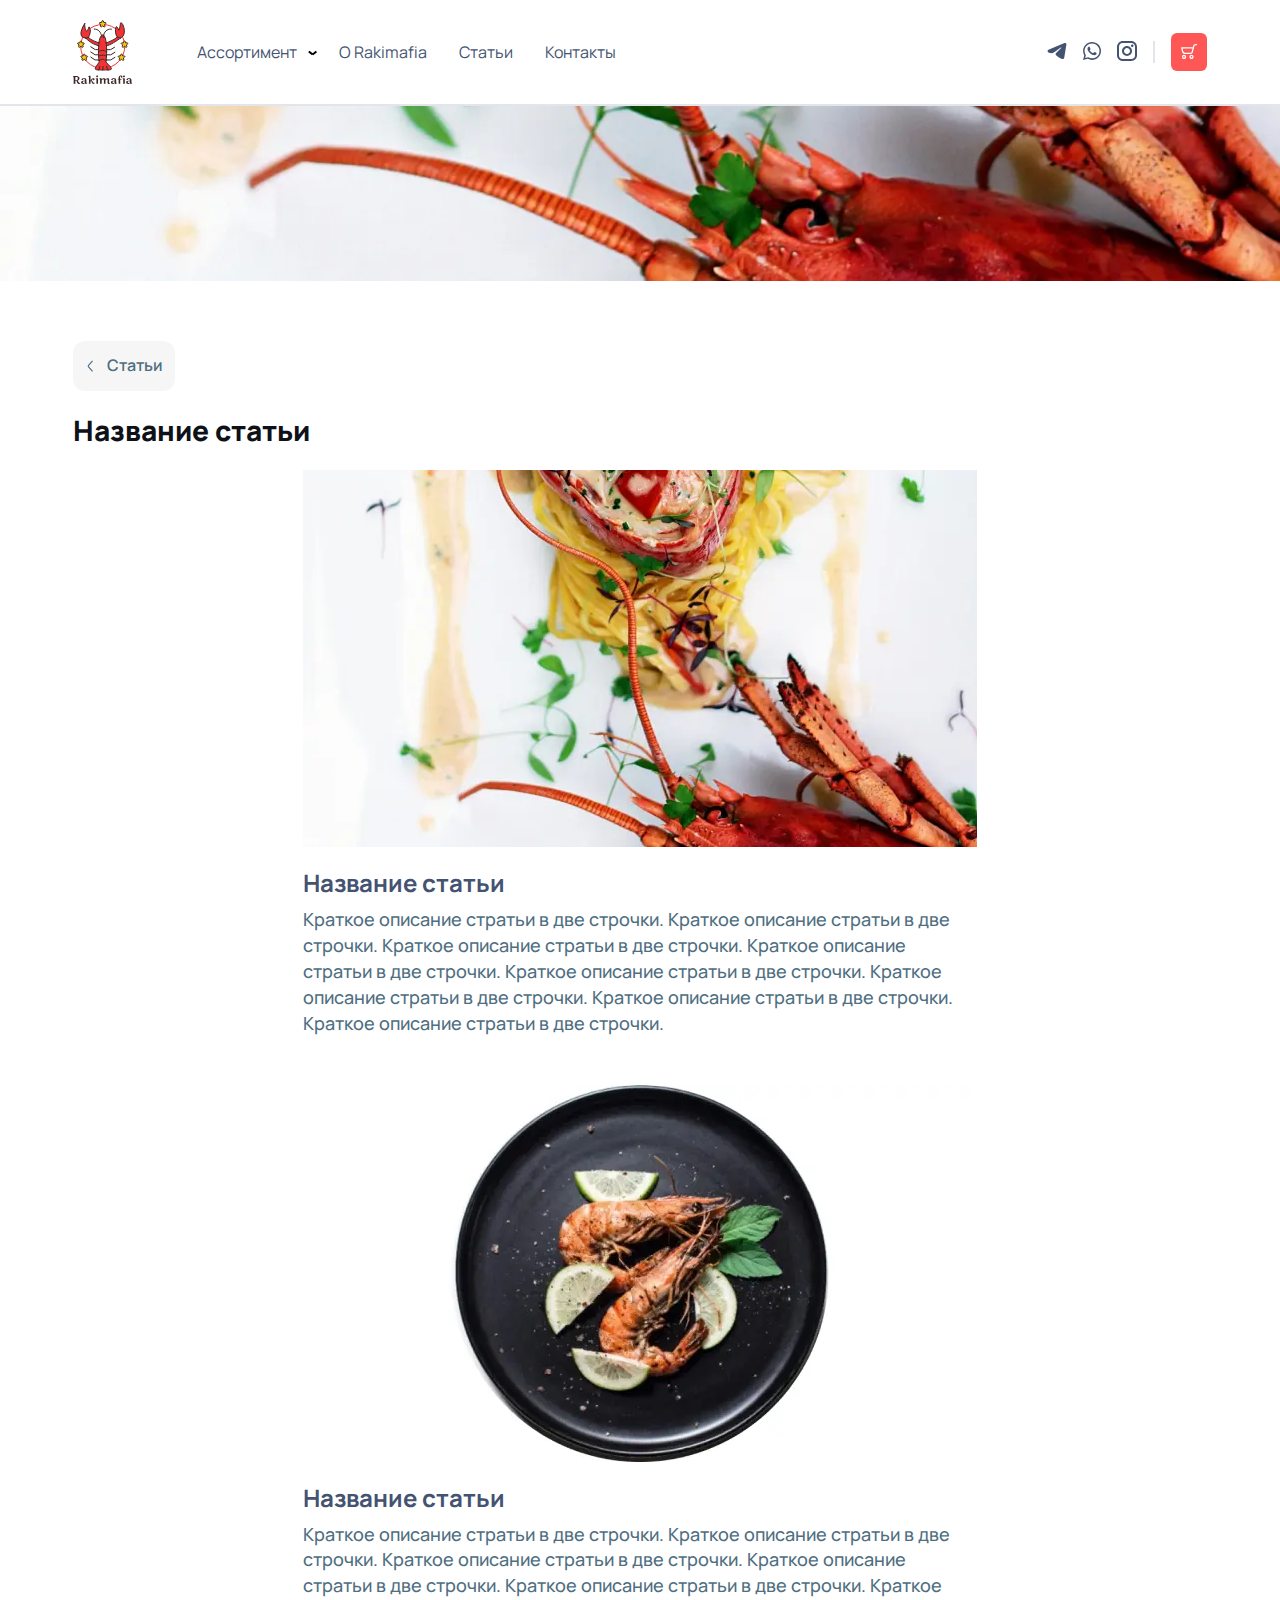
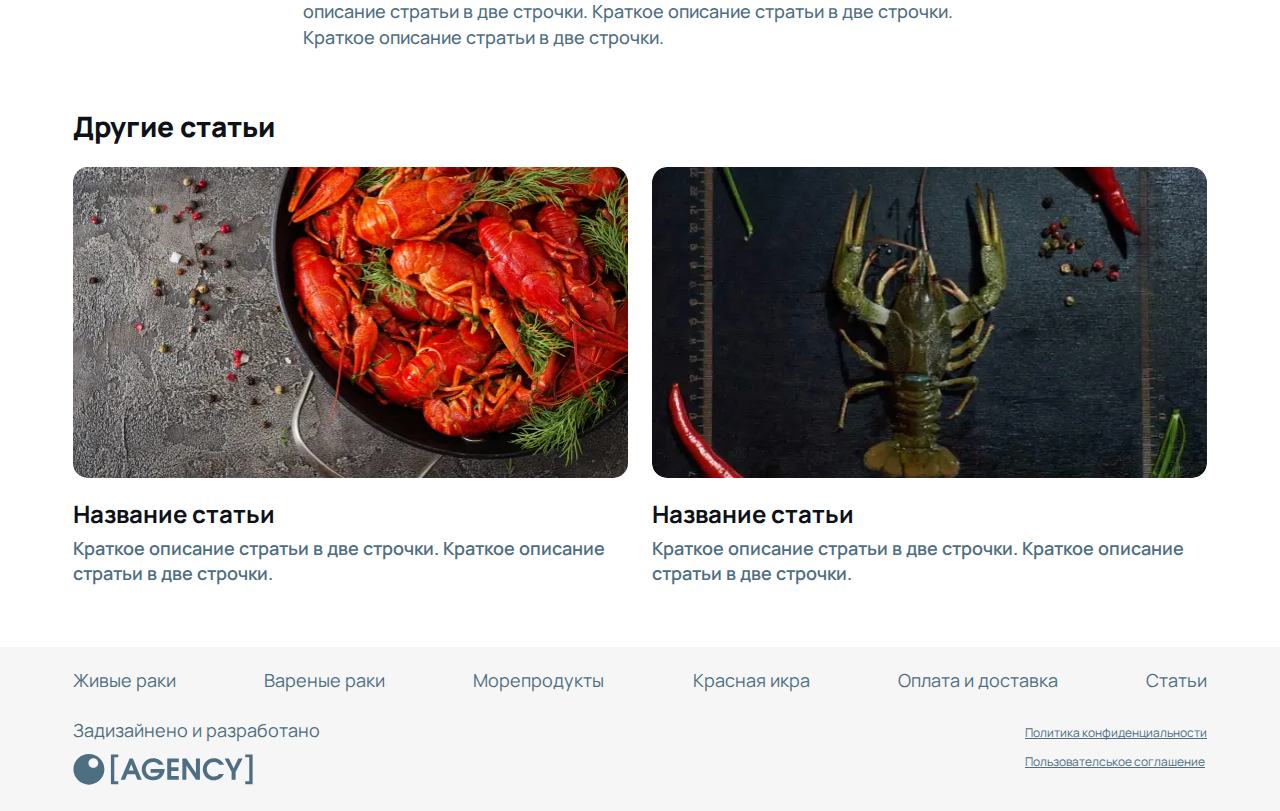
==== article.html @ cea479d3 "Add files via upload" ====
<!DOCTYPE html>
<html lang="en">

<head>
	<title>Arcticle</title>
	<meta charset="UTF-8">
	<meta name="format-detection" content="telephone=no">
	<link rel="stylesheet" href="css/style.min.css?_v=20240312144449">
	<meta name="viewport" content="width=device-width, initial-scale=1.0">
</head>

<body>
	<div class="wrapper">
		<header data-scroll="50" data-scroll-show="1000" class="header">
			<div class="header__container">
				<a href="index.html" class="header__logo">
					<img src="img/logo/logo.svg" alt="icon: Logo">
				</a>
				<div data-da=".header__actions,767.98,last" class="header__menu menu">
					<button type="button" class="menu__icon icon-menu"><span></span></button>
					<nav class="menu__body">
						<ul class="menu__list">
							<li data-spollers class="spollers">
								<div class="spollers__item">
									<button type="button" data-spoller class="spollers__title">Ассортимент</button>
									<div class="spollers__body">
										<ul class="spollers__list">
											<li>
												<a href="#">Пункт №1</a>
											</li>
											<li>
												<a href="#">Пункт №2</a>
											</li>
											<li>
												<a href="#">Пункт №3</a>
											</li>
										</ul>
									</div>
								</div>
							</li>
							<li class="menu__item"><a href="#" class="menu__link">О Rakimafia</a></li>
							<li class="menu__item"><a href="#" class="menu__link">Статьи</a></li>
							<li class="menu__item"><a href="#" class="menu__link">Контакты</a></li>
						</ul>
					</nav>
				</div>
				<div class="header__actions">
					<ul class="header__social">
						<li>
							<a href="#">
								<span aria-label="icon: telegram" class="social-icon" style="--icon: url(../img/icons/telegram.svg)"></span>
							</a>
						</li>
						<li>
							<a href="#">
								<span aria-label="icon: whatsapp" class="social-icon" style="--icon: url(../img/icons/whatsapp.svg)"></span>
							</a>
						</li>
						<li>
							<a href="#">
								<span aria-label="icon: instagram" class="social-icon" style="--icon: url(../img/icons/instagram.svg)"></span>
							</a>
						</li>
					</ul>
					<a href="#" class="header__shopping-cart">
						<span aria-label="icon: shopping-cart" class="shopping-cart-icon" style="--icon: url(../img/icons/shopping-cart.svg)"></span>
					</a>
				</div>
			</div>
		</header>
		<main class="page page_article">
			<div class="article-banner">
				<picture><source srcset="img/article/banner.webp" type="image/webp"><img src="img/article/banner.jpg" alt="image"></picture>
			</div>
			<section class="article">
				<div class="article__container">
					<a href="#" class="article__back">
						<span aria-label="icon: arrow-left" class="arrow-left-icon" style="--icon: url(../img/icons/arrow-down-thin.svg)"></span>
						<span>Статьи</span>
					</a>
					<h2 class="article__subtitle">Название статьи</h2>
					<div class="article__wrapper">
						<div class="article__item">
							<div class="article__body">
								<div class="article__image">
									<picture><source srcset="img/article/01.webp" type="image/webp"><img src="img/article/01.jpg" alt=""></picture>
								</div>
								<h3 class="article__topic">Название статьи</h3>
								<p class="article__text">
									Краткое описание стратьи в две строчки. Краткое описание стратьи в две строчки. Краткое
									описание стратьи в две строчки.
									Краткое описание стратьи в две строчки. Краткое описание стратьи в две строчки. Краткое
									описание стратьи в две строчки.
									Краткое описание стратьи в две строчки. Краткое описание стратьи в две строчки.
								</p>
							</div>
						</div>
						<div class="article__item">
							<div class="article__body">
								<div class="article__image">
									<picture><source srcset="img/article/02.webp" type="image/webp"><img src="img/article/02.jpg" alt=""></picture>
								</div>
								<h3 class="article__topic">Название статьи</h3>
								<p class="article__text">
									Краткое описание стратьи в две строчки. Краткое описание стратьи в две строчки. Краткое
									описание стратьи в две строчки.
									Краткое описание стратьи в две строчки. Краткое описание стратьи в две строчки. Краткое
									описание стратьи в две строчки.
									Краткое описание стратьи в две строчки. Краткое описание стратьи в две строчки.
								</p>
							</div>
						</div>
					</div>
				</div>
			</section>
			<section class="other-articles">
				<div class="other-articles__container">
					<h2 class="other-articles__subtitle">Другие статьи</h2>
					<div class="other-articles__items">
						<div class="other-articles__item">
							<div class="other-articles__image">
								<picture><source srcset="img/article/other-articles/01.webp" type="image/webp"><img src="img/article/other-articles/01.jpg" alt="image"></picture>
							</div>
							<h3 class="other-articles__topic">Название статьи</h3>
							<p class="other-articles__text">
								Краткое описание стратьи в две строчки. Краткое описание стратьи в две строчки.
							</p>
						</div>
						<div class="other-articles__item">
							<div class="other-articles__image">
								<picture><source srcset="img/article/other-articles/02.webp" type="image/webp"><img src="img/article/other-articles/02.jpg" alt="image"></picture>
							</div>
							<h3 class="other-articles__topic">Название статьи</h3>
							<p class="other-articles__text">
								Краткое описание стратьи в две строчки. Краткое описание стратьи в две строчки.
							</p>
						</div>
					</div>
				</div>
			</section>
		</main>
		<footer class="footer footer_articles">
			<div class="footer__container">
				<div class="footer__menu">
					<ul class="footer__list">
						<li>
							<a href="#" class="footer__link">Живые раки</a>
						</li>
						<li>
							<a href="#" class="footer__link">Вареные раки</a>
						</li>
						<li>
							<a href="#" class="footer__link">Морепродукты</a>
						</li>
						<li>
							<a href="#" class="footer__link">Красная икра</a>
						</li>
						<li>
							<a href="#" class="footer__link">Оплата и доставка</a>
						</li>
						<li>
							<a href="#" class="footer__link">Статьи</a>
						</li>
					</ul>
				</div>
				<div class="footer__bottom">
					<div class="footer__info">
						<span class="footer__name">Задизайнено и разработано</span>
						<a href="#" class="footer__link">
							<span aria-label="logo: celicom" class="celicom-logo" style="--icon: url(../img/logo/celicom.svg)"></span>
						</a>
					</div>
					<ul class="copywrite">
						<li>
							<a href="#">Политика конфиденциальности</a>
						</li>
						<li>
							<a href="#">Пользователськое соглашение</a>
						</li>
					</ul>
				</div>
			</div>
		</footer>
	</div>
	<!-- <div id="popup" aria-hidden="true" class="popup">
	<div class="popup__wrapper">
		<div class="popup__content">
			<button data-close type="button" class="popup__close">Закрыть</button>
			<div class="popup__text">
				Text
			</div>
		</div>
	</div>
</div> -->
	<script src="js/app.min.js?_v=20240312144449"></script>
</body>

</html>
---- css/style.min.css ----
@charset "UTF-8";@font-face{font-family:Gilroy;font-display:swap;src:url(../fonts/Gilroy-SemiBold.woff2) format("woff2"),url(../fonts/Gilroy-SemiBold.woff) format("woff");font-weight:600;font-style:normal}@font-face{font-family:Manrope;font-display:swap;src:url(../fonts/Manrope-ExtraBold.woff2) format("woff2"),url(../fonts/Manrope-ExtraBold.woff) format("woff");font-weight:800;font-style:normal}@font-face{font-family:Gilroy;font-display:swap;src:url(../fonts/Gilroy-Medium.woff2) format("woff2"),url(../fonts/Gilroy-Medium.woff) format("woff");font-weight:500;font-style:normal}@font-face{font-family:Manrope;font-display:swap;src:url(../fonts/Manrope-Regular.woff2) format("woff2"),url(../fonts/Manrope-Regular.woff) format("woff");font-weight:400;font-style:normal}@font-face{font-family:Manrope;font-display:swap;src:url(../fonts/Manrope-SemiBold.woff2) format("woff2"),url(../fonts/Manrope-SemiBold.woff) format("woff");font-weight:600;font-style:normal}@font-face{font-family:Jost;font-display:swap;src:url(../fonts/Jost-Regular.woff2) format("woff2"),url(../fonts/Jost-Regular.woff) format("woff");font-weight:400;font-style:normal}@font-face{font-family:Manrope;font-display:swap;src:url(../fonts/Manrope-Bold.woff2) format("woff2"),url(../fonts/Manrope-Bold.woff) format("woff");font-weight:700;font-style:normal}@font-face{font-family:Manrope;font-display:swap;src:url(../fonts/Manrope-Medium.woff2) format("woff2"),url(../fonts/Manrope-Medium.woff) format("woff");font-weight:500;font-style:normal}:root{--font-family:"Manrope",sans-serif;--second-family:"Gilroy",sans-serif;--third-family:"Jost",sans-serif;--font-size:18px;--main-red-default:#ff5656;--main-red-default2:#ff0303;--main-red-hover:#ff8a8a;--main-red-hover2:#ff5353;--notification---red---text:#f66;--main-grey:#4e6e81;--main-grey-2:#445371;--main-black:#2e3840;--main-white:#fff;--black:#212121;--yellow:#ffd600;--blue:#0085ff;--gray---unactive:#d4d4d4}*{padding:0;margin:0;border:0}*,:after,:before{-webkit-box-sizing:border-box;box-sizing:border-box}body,html{height:100%;min-width:320px}body{color:var(--main-grey);line-height:1;font-family:var(--font-family);font-size:var(--font-size);-ms-text-size-adjust:100%;-moz-text-size-adjust:100%;-webkit-text-size-adjust:100%;-webkit-font-smoothing:antialiased;-moz-osx-font-smoothing:grayscale}button,input,textarea{font-family:var(--font-family);font-size:inherit}button{cursor:pointer;color:inherit;background-color:inherit}a{color:inherit;text-decoration:none}a:visited{text-decoration:none}a:hover{text-decoration:none}ul li{list-style:none}img{vertical-align:top}h1,h2,h3,h4,h5,h6{font-weight:inherit;font-size:inherit}.lock body{overflow:hidden;-ms-touch-action:none;touch-action:none;-ms-scroll-chaining:none;overscroll-behavior:none}.wrapper{min-height:100%;display:-webkit-box;display:-ms-flexbox;display:flex;-webkit-box-orient:vertical;-webkit-box-direction:normal;-ms-flex-direction:column;flex-direction:column;overflow:hidden}.wrapper>main{-webkit-box-flex:1;-ms-flex:1 1 auto;flex:1 1 auto}.wrapper>*{min-width:0}[class*=__container]{max-width:72.75rem;margin:0 auto;padding:0 .9375rem}.checkbox{position:relative}.checkbox:not(:last-child){margin-bottom:.3125em}.checkbox__input{position:absolute;width:0;height:0;opacity:0}.checkbox__input:checked+.checkbox__label:before{background:#05f}.checkbox__input:checked+.checkbox__label::after{opacity:1}.checkbox__label{cursor:pointer;display:-webkit-inline-box;display:-ms-inline-flexbox;display:inline-flex;-webkit-box-align:center;-ms-flex-align:center;align-items:center;position:relative;gap:10px}.checkbox__label:before{content:"";-ms-flex-item-align:center;-ms-grid-row-align:center;align-self:center;-webkit-box-flex:0;-ms-flex:0 0 20px;flex:0 0 20px;width:20px;height:20px;border:1px solid #a7a9ac;border-radius:50%;background-color:inherit;-webkit-transition:all .5s ease 0s;transition:all .5s ease 0s}.checkbox__label::after{content:"";width:10px;height:10px;background-color:#fff;position:absolute;top:8px;left:5px;opacity:0;border-radius:50%;-webkit-transition:all .5s ease 0s;transition:all .5s ease 0s}.checkbox__text{font-weight:500;font-size:1rem;line-height:162%;color:var(--main-grey)}.options{display:-webkit-box;display:-ms-flexbox;display:flex;-webkit-box-orient:vertical;-webkit-box-direction:normal;-ms-flex-direction:column;flex-direction:column;-webkit-box-align:start;-ms-flex-align:start;align-items:flex-start}.options:not(:last-child){margin-bottom:1.5rem}.options__item{position:relative;cursor:pointer}.options__item:not(:last-child){margin-bottom:.3125em}.options__input{width:0;height:0;opacity:0;position:absolute}.options__input:focus+.options__label:before{-webkit-box-shadow:0 0 5px #000;box-shadow:0 0 5px #000}.options__input:checked+.options__label:before{background:#05f}.options__input:checked+.options__label:after{-webkit-transform:scale(1);-ms-transform:scale(1);transform:scale(1)}.options__line{display:-webkit-box;display:-ms-flexbox;display:flex;-webkit-box-align:center;-ms-flex-align:center;align-items:center;-webkit-box-pack:justify;-ms-flex-pack:justify;justify-content:space-between;gap:1.25rem;width:100%;border-bottom:1px dashed}.options__line:not(:last-child){margin-bottom:.625rem}.options__info{font-family:var(--font-family);font-weight:500;font-size:16px;line-height:162%;color:var(--main-grey)}.options__label{display:-webkit-inline-box;display:-ms-inline-flexbox;display:inline-flex;-webkit-box-align:center;-ms-flex-align:center;align-items:center;cursor:pointer;gap:10px}.options__label:before{content:"";-ms-flex-item-align:center;-ms-grid-row-align:center;align-self:center;width:20px;height:20px;-webkit-box-flex:0;-ms-flex:0 0 20px;flex:0 0 20px;border-radius:50%;border:1px solid #a7a9ac}.options__label:after{content:"";-webkit-transform:scale(0);-ms-transform:scale(0);transform:scale(0);width:10px;height:10px;border-radius:50%;position:absolute;left:5px;top:5px;background-color:#fff;top:8px;left:5px;-webkit-transition:all .5s ease 0s;transition:all .5s ease 0s}.options__text{font-weight:500;font-size:1rem;line-height:162%;color:var(--main-grey)}.select{position:relative}.select__body{position:relative;width:100%}.select__title{color:inherit;text-align:left;background-color:#fff;cursor:pointer;width:100%;font-size:1rem;line-height:150%;color:#0e1117}.select__value{display:-webkit-box;display:-ms-flexbox;display:flex;-webkit-box-align:center;-ms-flex-align:center;align-items:center;height:1.875rem;width:100%;gap:.625rem;padding-left:.75rem;padding-right:.75rem;padding-bottom:.125rem}.select__value>*{-webkit-box-flex:1;-ms-flex:1 1 auto;flex:1 1 auto}.select__value:after{content:"";-ms-flex-item-align:stretch;-ms-grid-row-align:stretch;align-self:stretch;-webkit-box-flex:0;-ms-flex:0 0 12px;flex:0 0 12px;height:7px;-webkit-transition:all .3s ease 0s;transition:all .3s ease 0s;display:-webkit-box;display:-ms-flexbox;display:flex;-webkit-box-pack:center;-ms-flex-pack:center;justify-content:center;-webkit-box-align:center;-ms-flex-align:center;align-items:center;background:url(../img/icons/select-arrow.svg) center center no-repeat}._select-open .select__value:after{-webkit-transform:rotate(-180deg);-ms-transform:rotate(-180deg);transform:rotate(-180deg)}.select__text{-webkit-box-flex:1;-ms-flex:1 1 auto;flex:1 1 auto}.select__input{width:100%;background-color:transparent;height:100%}.select__options{color:#000;border:.125rem solid rgba(68,83,113,.15);position:absolute;top:30px;border-radius:0 0 4px 4px;min-width:calc(100% + 4px);left:-2px;background-color:#fff;border-top:0;width:100%}.select__scroll{overflow-y:auto;overflow-x:hidden;max-height:200px}.select__option{width:100%;text-align:left;cursor:pointer;color:inherit;font-size:1rem;line-height:150%;color:#0e1117;padding:.3125rem .75rem}.select__option._select-selected{background-color:#eee}.select__row{display:-webkit-inline-box;display:-ms-inline-flexbox;display:inline-flex;-webkit-box-align:center;-ms-flex-align:center;align-items:center}.select._select-open{z-index:5}._select-tag{cursor:pointer}.quantity{display:-webkit-box;display:-ms-flexbox;display:flex;border-radius:.375rem;width:6.5625rem;height:3rem;-webkit-box-shadow:inset 0 0 0 0 transparent;box-shadow:inset 0 0 0 0 transparent;background:rgba(68,83,113,.1);padding:0 .75rem}.quantity__button{-webkit-box-flex:0;-ms-flex:0 0 1.5rem;flex:0 0 1.5rem;position:relative;cursor:pointer;background-color:transparent}.quantity__button::after,.quantity__button::before{content:"";position:absolute;top:50%;left:50%;-webkit-transition:all .3s ease 0s;transition:all .3s ease 0s;margin:0 0 0 -4.5px;background-color:rgba(68,83,113,.5);width:.75rem;height:.125rem}.quantity__button_plus::before{-webkit-transform:rotate(-90deg);-ms-transform:rotate(-90deg);transform:rotate(-90deg)}.quantity__input{-webkit-box-flex:1;-ms-flex:1 1 auto;flex:1 1 auto}.quantity__input input{background-color:transparent;height:100%;width:100%;text-align:center;font-weight:600;font-size:1rem;line-height:150%;text-align:center;color:#0e1117}.quantity__input input:focus{outline:0}.qs-datepicker-container{font-size:1rem;font-family:sans-serif;color:#000;position:absolute;padding:.875rem;width:18.125rem;border-radius:.375rem;-webkit-box-shadow:0 32px 32px 0 rgba(68,83,113,.05),0 0 32px 0 rgba(68,83,113,.1);box-shadow:0 32px 32px 0 rgba(68,83,113,.05),0 0 32px 0 rgba(68,83,113,.1);background:var(--main-white);display:-webkit-box;display:-ms-flexbox;display:flex;-webkit-box-orient:vertical;-webkit-box-direction:normal;-ms-flex-direction:column;flex-direction:column;z-index:9001;-webkit-user-select:none;-moz-user-select:none;-ms-user-select:none;user-select:none;overflow:hidden}.qs-datepicker-container *{-webkit-box-sizing:border-box;box-sizing:border-box}.qs-datepicker-container.qs-centered{position:fixed;top:50%;left:50%;-webkit-transform:translate(-50%,-50%);-ms-transform:translate(-50%,-50%);transform:translate(-50%,-50%)}.qs-datepicker-container.qs-hidden{display:none}.qs-datepicker .qs-overlay{position:absolute;top:0;left:0;background:#fff;color:#000;width:100%;height:100%;padding:.5em;z-index:1;opacity:1;-webkit-transition:opacity .3s;transition:opacity .3s;display:-webkit-box;display:-ms-flexbox;display:flex;-webkit-box-orient:vertical;-webkit-box-direction:normal;-ms-flex-direction:column;flex-direction:column}.qs-datepicker .qs-overlay.qs-hidden{opacity:0;z-index:-1}.qs-datepicker .qs-overlay .qs-overlay-year{background:rgba(0,0,0,0);border:none;border-bottom:1px solid #fff;border-radius:0;color:#fff;font-size:.875em;padding:.25em 0;width:80%;text-align:center;margin:0 auto;display:block}.qs-datepicker .qs-overlay .qs-overlay-year::-webkit-inner-spin-button{-webkit-appearance:none}.qs-datepicker .qs-overlay .qs-close{padding:.5em;cursor:pointer;position:absolute;top:0;right:0}.qs-datepicker .qs-overlay .qs-submit{border:1px solid #fff;border-radius:.26392em;padding:.5em;margin:0 auto auto;cursor:pointer;background:hsla(0,0%,50.2%,.4)}.qs-datepicker .qs-overlay .qs-submit.qs-disabled{color:grey;border-color:grey;cursor:not-allowed}.qs-datepicker .qs-overlay .qs-overlay-month-container{display:-webkit-box;display:-ms-flexbox;display:flex;-ms-flex-wrap:wrap;flex-wrap:wrap;-webkit-box-flex:1;-ms-flex-positive:1;flex-grow:1}.qs-datepicker .qs-overlay .qs-overlay-month{display:-webkit-box;display:-ms-flexbox;display:flex;-webkit-box-pack:center;-ms-flex-pack:center;justify-content:center;-webkit-box-align:center;-ms-flex-align:center;align-items:center;width:33.33333%;cursor:pointer;opacity:.5;-webkit-transition:opacity .15s;transition:opacity .15s}.qs-datepicker .qs-overlay .qs-overlay-month.active,.qs-datepicker .qs-overlay .qs-overlay-month:hover{opacity:1}.qs-datepicker .qs-controls{width:100%;display:-webkit-box;display:-ms-flexbox;display:flex;-webkit-box-pack:justify;-ms-flex-pack:justify;justify-content:space-between;-webkit-box-align:center;-ms-flex-align:center;align-items:center;-webkit-box-flex:1;-ms-flex-positive:1;flex-grow:1;-ms-flex-negative:0;flex-shrink:0;background:#fff;color:#fff;-webkit-filter:blur(0);filter:blur(0);-webkit-transition:-webkit-filter .3s;transition:-webkit-filter .3s;transition:filter .3s;transition:filter .3s,-webkit-filter .3s}.qs-datepicker .qs-controls.qs-blur{-webkit-filter:blur(5px);filter:blur(5px)}.qs-datepicker .qs-arrow{height:1.5625em;width:1.5625em;position:relative;cursor:pointer;border-radius:.26392em;-webkit-transition:background .15s;transition:background .15s}.qs-datepicker .qs-arrow:hover{background:rgba(0,0,0,.1)}.qs-datepicker .qs-arrow:hover.qs-left:after{border-right-color:#000}.qs-datepicker .qs-arrow:hover.qs-right:after{border-left-color:#000}.qs-datepicker .qs-arrow:after{content:"";border:.39062em solid transparent;position:absolute;top:50%;-webkit-transition:border .2s;transition:border .2s}.qs-datepicker .qs-arrow.qs-left:after{border-right-color:grey;right:50%;-webkit-transform:translate(25%,-50%);-ms-transform:translate(25%,-50%);transform:translate(25%,-50%)}.qs-datepicker .qs-arrow.qs-right:after{border-left-color:grey;left:50%;-webkit-transform:translate(-25%,-50%);-ms-transform:translate(-25%,-50%);transform:translate(-25%,-50%)}.qs-datepicker .qs-month-year{font-weight:700;-webkit-transition:border .2s;transition:border .2s;border-bottom:1px solid transparent;cursor:pointer}.qs-datepicker .qs-month-year:hover{border-bottom:1px solid grey}.qs-datepicker .qs-month-year:active:focus,.qs-datepicker .qs-month-year:focus{outline:0}.qs-datepicker .qs-month{padding-right:.5ex;font-family:var(--font-family);font-weight:600;font-size:16px;line-height:150%;color:#0e1117}.qs-datepicker .qs-year{padding-left:.5ex;font-family:var(--font-family);font-weight:400;font-size:16px;line-height:150%;color:#858fa3}.qs-datepicker .qs-squares{display:-webkit-box;display:-ms-flexbox;display:flex;font-family:var(--font-family);font-weight:600;font-size:14px;line-height:143%;color:#445371;-ms-flex-wrap:wrap;flex-wrap:wrap;padding:.3125em;-webkit-filter:blur(0);filter:blur(0);-webkit-transition:-webkit-filter .3s;transition:-webkit-filter .3s;transition:filter .3s;transition:filter .3s,-webkit-filter .3s}.qs-datepicker .qs-squares.qs-blur{-webkit-filter:blur(5px);filter:blur(5px)}.qs-datepicker .qs-square{width:14.28571%;height:1.5625em;display:-webkit-box;display:-ms-flexbox;width:36px;-webkit-box-flex:1;-ms-flex-positive:1;flex-grow:1;height:36px;display:flex;-webkit-box-align:center;-ms-flex-align:center;align-items:center;-webkit-box-pack:center;-ms-flex-pack:center;justify-content:center;cursor:pointer;-webkit-transition:background .1s;transition:background .1s;border-radius:.26392em}.qs-datepicker .qs-square.qs-current{font-weight:700}.qs-datepicker .qs-square.qs-current span{text-decoration:underline}.qs-datepicker .qs-square.qs-active{background:#fff;color:#000}.qs-datepicker .qs-square.qs-range-date-start:not(.qs-range-date-6){border-top-right-radius:0;border-bottom-right-radius:0}.qs-datepicker .qs-square.qs-range-date-middle{background:#d4ebf2}.qs-datepicker .qs-square.qs-range-date-middle:not(.qs-range-date-0):not(.qs-range-date-6){border-radius:0}.qs-datepicker .qs-square.qs-range-date-middle.qs-range-date-0{border-top-right-radius:0;border-bottom-right-radius:0}.qs-datepicker .qs-square.qs-range-date-end:not(.qs-range-date-0),.qs-datepicker .qs-square.qs-range-date-middle.qs-range-date-6{border-top-left-radius:0;border-bottom-left-radius:0}.qs-datepicker .qs-square.qs-disabled span{opacity:.2}.qs-datepicker .qs-square.qs-empty{cursor:default}.qs-datepicker .qs-square.qs-disabled{cursor:not-allowed}.qs-datepicker .qs-square.qs-day{cursor:default;font-family:var(--font-family);font-weight:400;font-size:.75rem;line-height:133%;text-align:center;color:#858fa3}.qs-datepicker .qs-square:not(.qs-empty):not(.qs-disabled):not(.qs-day):not(.qs-active):hover{background:var(--main-red-default);color:#fff}.qs-datepicker .qs-event{position:relative}.qs-datepicker .qs-event:after{content:"";position:absolute;width:.46875em;height:.46875em;border-radius:50%;background:#07f;bottom:0;right:0}.qs-datepicker .qs-event.qs-disabled:after,.qs-datepicker .qs-event.qs-empty:after{background:#cce4ff}.spollers{display:-ms-grid;display:grid;gap:.9375rem;position:relative;padding-right:.625rem}.spollers__title{cursor:pointer;position:relative;font-size:1rem;color:var(--main-grey-2);-webkit-transition:color .8s ease 0s;transition:color .8s ease 0s}._spoller-init .spollers__title{cursor:pointer}._spoller-init .spollers__title::after,._spoller-init .spollers__title::before{content:"";position:absolute;right:-20px;top:55%;background-color:#000;height:2px;width:5px;-webkit-transition:-webkit-transform .5s ease 0s;transition:-webkit-transform .5s ease 0s;transition:transform .5s ease 0s;transition:transform .5s ease 0s,-webkit-transform .5s ease 0s}._spoller-init .spollers__title::before{-webkit-transform:translate(-75%,-50%) rotate(40deg);-ms-transform:translate(-75%,-50%) rotate(40deg);transform:translate(-75%,-50%) rotate(40deg)}._spoller-init .spollers__title::after{-webkit-transform:translate(0,-50%) rotate(-40deg);-ms-transform:translate(0,-50%) rotate(-40deg);transform:translate(0,-50%) rotate(-40deg)}._spoller-init .spollers__title._spoller-active::before{-webkit-transform:translateX(-75%) rotate(-40deg);-ms-transform:translateX(-75%) rotate(-40deg);transform:translateX(-75%) rotate(-40deg)}._spoller-init .spollers__title._spoller-active::after{-webkit-transform:rotate(40deg);-ms-transform:rotate(40deg);transform:rotate(40deg)}.spollers__body{position:absolute;top:1.875rem;left:0;background-color:#fff;width:100%;padding:.625rem;min-width:9.375rem;border-radius:.9375rem;-webkit-box-shadow:rgba(255,83,83,.197) 0 8px 24px;box-shadow:rgba(255,83,83,.197) 0 8px 24px}.spollers__list li:not(:last-child){margin-bottom:.625rem}.spollers__list li a{font-size:1rem;color:var(--main-grey-2);-webkit-transition:color .8s ease 0s;transition:color .8s ease 0s}[class*=-ibg]{position:relative}[class*=-ibg] img{position:absolute;width:100%;height:100%;top:0;left:0;-o-object-fit:cover;object-fit:cover}[class*=-ibg_contain] img{-o-object-fit:contain;object-fit:contain}.page_home{padding-bottom:4.125rem}.page_shop{padding-top:10.5rem}.page_articles{padding-top:6.625rem}.page_contacts{padding-top:6.625rem}.page_basket{padding-top:9.75rem;padding-bottom:6.125rem}.button{border:.125rem solid rgba(255,255,255,0);border-radius:.375rem;-webkit-box-shadow:inset 0 0 0 0 transparent;box-shadow:inset 0 0 0 0 transparent;font-weight:600;font-size:1rem;text-align:center;padding:.75rem 1rem;-webkit-transition:all .5s ease 0s;transition:all .5s ease 0s}.button_red{color:var(--main-white);background:var(--main-red-default)}.button_transparent{color:var(--main-red-default);background:rgba(255,3,3,.1)}.social-icon{display:inline-block;aspect-ratio:1/1;--size:20px;width:var(--size);mask:var(--icon) center center/contain no-repeat;-webkit-mask:var(--icon) center center/contain no-repeat;background:var(--main-grey-2);-webkit-transition:background .5s ease 0s;transition:background .5s ease 0s}.shopping-cart-icon{display:inline-block;aspect-ratio:1/1;--size:16px;width:var(--size);mask:var(--icon) center center/contain no-repeat;-webkit-mask:var(--icon) center center/contain no-repeat;background:var(--main-white);-webkit-transition:background .5s ease 0s;transition:background .5s ease 0s}.bag-icon{display:inline-block;aspect-ratio:1/1;--size:16px;width:var(--size);mask:var(--icon) center center/contain no-repeat;-webkit-mask:var(--icon) center center/contain no-repeat;background:var(--main-white);-webkit-transition:background .5s ease 0s;transition:background .5s ease 0s}.about-btn{font-weight:600;font-size:1rem;padding:.625rem .625rem;line-height:150%;text-align:center;color:var(--main-red-default);-webkit-box-shadow:inset 0 0 0 0 transparent;box-shadow:inset 0 0 0 0 transparent;background:rgba(255,3,3,.1);border:.125rem solid rgba(255,255,255,0);border-radius:.375rem;display:none;-webkit-transition:background .5s ease 0s;transition:background .5s ease 0s}.title{font-weight:700;font-size:3rem;letter-spacing:.02em;line-height:130%;color:#14142b}.title_mobile{display:none}.title span{color:var(--main-red-default)}.assortment-button{display:-webkit-box;display:-ms-flexbox;display:flex;-webkit-box-align:center;-ms-flex-align:center;align-items:center;gap:.625rem;font-weight:600;font-size:1rem;text-align:center;color:var(--main-white);padding:.875rem .75rem;-webkit-box-shadow:inset 0 0 0 0 transparent;box-shadow:inset 0 0 0 0 transparent;background:var(--main-red-default);border:.125rem solid rgba(255,255,255,0);border-radius:.375rem;-webkit-transition:background .5s ease 0s;transition:background .5s ease 0s}.celicom-logo{display:inline-block;aspect-ratio:1/1;width:180px;height:31px;mask:var(--icon) center center/contain no-repeat;-webkit-mask:var(--icon) center center/contain no-repeat;background:var(--main-grey);-webkit-transition:background .5s ease 0s;transition:background .5s ease 0s}.about-us-icon{display:inline-block;aspect-ratio:1/1;width:10.9375rem;height:10.9375rem;mask:var(--icon) center center/contain no-repeat;-webkit-mask:var(--icon) center center/contain no-repeat;background:var(--main-grey);-webkit-transition:background .5s ease 0s;transition:background .5s ease 0s}.choose-btn{font-weight:600;font-size:1rem;text-align:center;padding:.875rem 1rem;color:var(--main-red-default);-webkit-box-shadow:inset 0 0 0 0 transparent;box-shadow:inset 0 0 0 0 transparent;background:rgba(255,3,3,.1);border:.125rem solid rgba(255,255,255,0);border-radius:.375rem;-webkit-transition:all .5s ease 0s;transition:all .5s ease 0s}.spollers-icon{display:inline-block;aspect-ratio:1/1;width:1.125rem;height:1.125rem;mask:var(--icon) center center/contain no-repeat;-webkit-mask:var(--icon) center center/contain no-repeat;background:var(--main-grey)}.shopping-icon-notification{display:inline-block;aspect-ratio:1/1;--size:20px;width:var(--size);mask:var(--icon) center center/contain no-repeat;-webkit-mask:var(--icon) center center/contain no-repeat;background:var(--main-grey-2);-webkit-transition:background .5s ease 0s;transition:background .5s ease 0s}.articles-icon{display:inline-block;aspect-ratio:1/1;width:1.5rem;height:1.5rem;mask:var(--icon) center center/contain no-repeat;-webkit-mask:var(--icon) center center/contain no-repeat;background:var(--main-grey);-webkit-transition:background .5s ease 0s;transition:background .5s ease 0s}.arrow-left-icon{display:inline-block;aspect-ratio:1/1;width:.75rem;height:.75rem;-webkit-transform:rotate(90deg);-ms-transform:rotate(90deg);transform:rotate(90deg);mask:var(--icon) center center/contain no-repeat;-webkit-mask:var(--icon) center center/contain no-repeat;background:var(--main-grey);-webkit-transition:background .5s ease 0s;transition:background .5s ease 0s}.header{padding:1.25rem 0;position:fixed;top:0;left:0;width:100%;z-index:100;background-color:#fff;-webkit-transition:top .5s ease 0s;transition:top .5s ease 0s}.header._header-scroll{top:0}.header__container{display:-webkit-box;display:-ms-flexbox;display:flex;-webkit-box-align:center;-ms-flex-align:center;align-items:center;gap:4rem}.header__logo{position:relative;z-index:12}.header__logo img{width:3.75rem;height:4rem}.header__actions{display:-webkit-box;display:-ms-flexbox;display:flex;-webkit-box-align:center;-ms-flex-align:center;align-items:center;gap:1rem}.header__social{position:relative;z-index:12;display:-webkit-box;display:-ms-flexbox;display:flex;-webkit-box-align:center;-ms-flex-align:center;align-items:center;gap:.9375rem;border-right:.125rem solid rgba(68,83,113,.15);padding-right:16px}.header__shopping-cart{position:relative;z-index:12}.menu__link{font-size:1rem;line-height:150%;color:var(--main-grey-2);-webkit-transition:color .8s ease 0s;transition:color .8s ease 0s}.icon-menu{display:none}.footer{background:#0e1117;padding:1.5rem 0}.footer_articles{background:#f6f6f6}.footer__menu:not(:last-child){margin-bottom:2rem}.footer__list{display:-webkit-box;display:-ms-flexbox;display:flex;-webkit-box-pack:justify;-ms-flex-pack:justify;justify-content:space-between;gap:1.25rem;-ms-flex-wrap:wrap;flex-wrap:wrap}.footer__link{-webkit-transition:color .8s ease 0s;transition:color .8s ease 0s}.footer__bottom{display:-webkit-box;display:-ms-flexbox;display:flex;-webkit-box-pack:justify;-ms-flex-pack:justify;justify-content:space-between;gap:1.25rem;-ms-flex-wrap:wrap;flex-wrap:wrap}.footer__info{display:-webkit-box;display:-ms-flexbox;display:flex;-webkit-box-orient:vertical;-webkit-box-direction:normal;-ms-flex-direction:column;flex-direction:column;gap:.9375rem}.copywrite li:not(:last-child){margin-bottom:.3125rem}.copywrite li a{font-size:.75rem;line-height:200%;text-decoration:underline;-webkit-text-decoration-skip-ink:none;text-decoration-skip-ink:none;color:var(--main-grey);-webkit-transition:color .8s ease 0s;transition:color .8s ease 0s}.hero{padding-top:6.625rem}.hero_shop{display:none}.hero__title:not(:last-child){margin-bottom:1.5rem}.hero__descr:not(:last-child){margin-bottom:1.25rem}.hero__text{font-size:.875rem;line-height:143%;color:var(--main-grey)}.hero__text:not(:last-child){margin-bottom:3rem}.hero__image{-webkit-box-flex:0;-ms-flex:0 0 33.5625rem;flex:0 0 33.5625rem;margin-right:-110px}.hero__actions{display:-webkit-box;display:-ms-flexbox;display:flex;gap:.75rem}.about-us{padding:5.0625rem 0}.about-us_shop{background:#0e1117}.about-us_shop .about-us__subtitle{color:#fff}.about-us_shop .about-us__text{color:#858fa3}.about-us_shop .about-us__name{color:#858fa3}.about-us_shop .about-us__items:not(:last-child){margin-bottom:4rem}.about-us_shop .about-us__actions{display:-webkit-box;display:-ms-flexbox;display:flex;-webkit-box-pack:center;-ms-flex-pack:center;justify-content:center;gap:.75rem}.about-us_shop .about-us-icon{background:#445371}.about-us__header{max-width:37.5rem;margin:0 auto}.about-us__header:not(:last-child){margin-bottom:4rem}.about-us__topic{font-weight:600;font-size:1.5rem;text-align:center;color:var(--main-red-default)}.about-us__topic:not(:last-child){margin-bottom:.75rem}.about-us__subtitle{font-family:var(--second-family);font-weight:600;font-size:2rem;text-align:center;color:var(--main-black)}.about-us__subtitle:not(:last-child){margin-bottom:1.25rem}.about-us__text{font-family:var(--second-family);font-weight:500;font-size:1.25rem;text-align:center;color:var(--main-grey)}.about-us__items{display:-ms-grid;display:grid;-ms-grid-columns:(auto)[4];grid-template-columns:repeat(4,auto);-webkit-box-pack:justify;-ms-flex-pack:justify;justify-content:space-between;gap:2rem}.about-us__item{display:-webkit-box;display:-ms-flexbox;display:flex;-webkit-box-orient:vertical;-webkit-box-direction:normal;-ms-flex-direction:column;flex-direction:column;gap:3.125rem}.about-us__name{font-family:var(--second-family);font-weight:600;font-size:1.5rem;text-align:center;color:var(--main-grey);-webkit-transition:color .5s ease 0s;transition:color .5s ease 0s}.about-us__image{text-align:center}.about-us__image svg{width:10.9375rem;height:10.9375rem}.about-us__image svg path{-webkit-transition:all .5s ease 0s;transition:all .5s ease 0s}.products_shop{padding-bottom:3.75rem}.products__container{display:-ms-grid;display:grid;-ms-grid-columns:14.6875rem 1fr;grid-template-columns:14.6875rem 1fr;gap:2.5rem}.products__row-content:not(:last-child){margin-bottom:3.125rem}.row-content__subtitle{font-weight:800;font-size:1.5rem;line-height:133%;color:#0e1117}.row-content__subtitle:not(:last-child){margin-bottom:2rem}.row-content__items{display:-ms-grid;display:grid;grid-template-columns:repeat(auto-fit,minmax(235px,235px));row-gap:2.5rem;-webkit-column-gap:2.5rem;-moz-column-gap:2.5rem;column-gap:2.5rem}.item-content{display:-ms-grid;display:grid;gap:1rem}.item-content__image{overflow:hidden;border-radius:.9375rem}.item-content__image img{overflow:hidden;border-radius:.9375rem;width:14.6875rem;-webkit-transition:-webkit-transform .5s ease 0s;transition:-webkit-transform .5s ease 0s;transition:transform .5s ease 0s;transition:transform .5s ease 0s,-webkit-transform .5s ease 0s;height:14.6875rem}.item-content__name{font-weight:600;font-size:1.125rem;line-height:144%;color:#0e1117}.item-content__bottom{display:-webkit-box;display:-ms-flexbox;display:flex;-webkit-box-pack:justify;-ms-flex-pack:justify;justify-content:space-between;gap:.625rem;-webkit-box-align:center;-ms-flex-align:center;align-items:center}.item-content__price{font-weight:800;font-size:1.25rem;line-height:120%;color:#0e1117}.item-content__quantity{display:none}.active .item-content__quantity{display:-webkit-box;display:-ms-flexbox;display:flex}.active .item-content__choose-btn{display:none}.aside-products__spollers{display:-ms-grid;display:grid;gap:3.125rem}.aside-products__title{font-family:var(--font-family);font-weight:600;width:100%;font-size:1rem;line-height:162%;color:var(--main-grey);background:#f6f6f6;border-radius:.75rem;padding:.75rem;text-align:left;display:-webkit-box;display:-ms-flexbox;display:flex;-webkit-box-pack:justify;-ms-flex-pack:justify;justify-content:space-between;-webkit-box-align:center;-ms-flex-align:center;align-items:center}.aside-products__title div{display:-webkit-box;display:-ms-flexbox;display:flex;-webkit-box-align:center;-ms-flex-align:center;align-items:center;gap:.8125rem}.aside-products__body{padding-top:1rem}.aside-products__list li a{-webkit-transition:color .5s ease 0s;transition:color .5s ease 0s;font-weight:600;font-size:1rem;line-height:162%;color:var(--main-grey)}.aside-products__list li:not(:last-child){margin-bottom:.75rem}.notification-block{opacity:0;visibility:hidden;pointer-events:none;-webkit-transition:all .5s ease 0s;transition:all .5s ease 0s;display:-webkit-box;display:-ms-flexbox;display:flex;position:fixed;bottom:2rem;right:2rem;width:23.4375rem;background-color:#fff;border:0 solid rgba(255,255,255,0);border-radius:.375rem;-webkit-box-shadow:0 12px 20px 0 rgba(68,83,113,.05),0 0 20px 0 rgba(68,83,113,.1);box-shadow:0 12px 20px 0 rgba(68,83,113,.05),0 0 20px 0 rgba(68,83,113,.1);background:var(--main-white);padding:1rem .75rem;gap:.9375rem;-webkit-box-align:start;-ms-flex-align:start;align-items:flex-start}.item-added .notification-block{opacity:1;visibility:visible;pointer-events:all}.notification-block__body{display:-webkit-box;display:-ms-flexbox;display:flex;-webkit-box-orient:vertical;-webkit-box-direction:normal;-ms-flex-direction:column;flex-direction:column;-webkit-box-flex:1;-ms-flex-positive:1;flex-grow:1;gap:.3125rem}.notification-block__title{font-weight:800;font-size:.875rem;line-height:143%;color:#0e1117}.notification-block__link{font-size:.875rem;line-height:143%;color:#445371;-webkit-transition:color .5s ease 0s;transition:color .5s ease 0s}.notification-block__shopping{font-weight:600;font-size:.875rem;line-height:143%;color:#0e1117;display:-webkit-box;display:-ms-flexbox;display:flex;-webkit-box-align:center;-ms-flex-align:center;align-items:center;gap:.3125rem;-webkit-transition:color .5s ease 0s;transition:color .5s ease 0s}.notification-block__close{-webkit-box-shadow:inset 0 0 0 0 transparent;box-shadow:inset 0 0 0 0 transparent;background:rgba(68,83,113,.1);border-radius:.375rem;display:-webkit-box;display:-ms-flexbox;display:flex;-webkit-box-align:center;-ms-flex-align:center;align-items:center;-webkit-box-pack:center;-ms-flex-pack:center;justify-content:center}.notification-block__close svg path{-webkit-transition:all .5s ease 0s;transition:all .5s ease 0s}.articles-banner_desktop{display:block}.articles-banner_mobile{display:none}.articles-banner img{width:100%;height:18.75rem;-o-object-fit:cover;object-fit:cover;-o-object-position:center;object-position:center}.articles{padding:3.75rem 0}.articles__subtitle{font-weight:800;font-size:1.75rem;line-height:114%;color:#0e1117}.articles__subtitle:not(:last-child){margin-bottom:1.5rem}.articles__navigation:not(:last-child){margin-bottom:1.5rem}.articles__items{display:-ms-grid;display:grid;-ms-grid-columns:(1fr)[2];grid-template-columns:repeat(2,1fr);row-gap:3rem;-webkit-column-gap:1.5rem;-moz-column-gap:1.5rem;column-gap:1.5rem}.articles__image{overflow:hidden;display:inline-block;border-radius:.9375rem}.articles__image img{max-width:100%;border-radius:.9375rem;-webkit-transition:-webkit-transform .5s ease 0s;transition:-webkit-transform .5s ease 0s;transition:transform .5s ease 0s;transition:transform .5s ease 0s,-webkit-transform .5s ease 0s}.articles__image:not(:last-child){margin-bottom:1.5rem}.articles__topic{font-weight:700;font-size:1.5rem;color:#0e1117}.articles__topic:not(:last-child){margin-bottom:.9375rem}.articles__text{font-weight:600;font-size:1.125rem;line-height:144%;color:var(--main-grey)}.articles__list{display:-webkit-box;display:-ms-flexbox;display:flex;gap:1rem;-ms-flex-wrap:nowrap;flex-wrap:nowrap;overflow:auto}.articles__list li a{display:-webkit-box;display:-ms-flexbox;display:flex;border-radius:.75rem;-ms-flex-wrap:nowrap;flex-wrap:nowrap;white-space:nowrap;-webkit-box-align:center;-ms-flex-align:center;align-items:center;padding:.75rem;gap:.625rem;background:#f9fafb;font-size:1rem;line-height:162%;color:var(--main-grey);-webkit-transition:all .5s ease 0s;transition:all .5s ease 0s}.article-banner img{width:100%;min-height:12.5rem;-o-object-fit:cover;object-fit:cover;-o-object-position:center;object-position:center}.article{padding:3.75rem 0}.article__back{display:-webkit-inline-box;display:-ms-inline-flexbox;display:inline-flex;-webkit-box-align:center;-ms-flex-align:center;align-items:center;gap:.625rem;border-radius:.75rem;background:#f6f6f6;font-weight:600;font-size:1rem;line-height:162%;color:var(--main-grey);padding:.75rem;-webkit-transition:all .5s ease 0s;transition:all .5s ease 0s}.article__back:not(:last-child){margin-bottom:1.5rem}.article__wrapper{max-width:42.125rem;margin:0 auto}.article__subtitle{font-weight:800;font-size:1.75rem;line-height:114%;color:#0e1117}.article__subtitle:not(:last-child){margin-bottom:1.4375rem}.article__item:not(:last-child){margin-bottom:3rem}.article__image:not(:last-child){margin-bottom:1.5rem}.article__image img{max-width:100%;min-height:12.0625rem}.article__topic{font-weight:700;font-size:1.5rem;color:#445371}.article__topic:not(:last-child){margin-bottom:.75rem}.article__text{font-weight:500;font-size:1.125rem;line-height:144%;color:var(--main-grey)}.other-articles{padding-bottom:3.75rem}.other-articles__subtitle{font-weight:800;font-size:1.75rem;line-height:114%;color:#0e1117}.other-articles__subtitle:not(:last-child){margin-bottom:1.5rem}.other-articles__items{display:-ms-grid;display:grid;-ms-grid-columns:(1fr)[2];grid-template-columns:repeat(2,1fr);gap:1.5rem}.other-articles__image{border-radius:.9375rem}.other-articles__image img{border-radius:.9375rem;max-width:100%;min-height:12.0625rem;-o-object-fit:cover;object-fit:cover;-o-object-position:center;object-position:center}.other-articles__image:not(:last-child){margin-bottom:1.5rem}.other-articles__topic{font-weight:700;font-size:1.5rem;color:#0e1117}.other-articles__topic:not(:last-child){margin-bottom:.625rem}.other-articles__text{font-weight:600;font-size:1.125rem;line-height:144%;color:var(--main-grey)}.contacts-banner img{width:100%;-o-object-fit:cover;object-fit:cover;-o-object-position:center;object-position:center;height:18.75rem}.contacts{padding:3.75rem 0}.contacts__back{display:-webkit-inline-box;display:-ms-inline-flexbox;display:inline-flex;-webkit-box-align:center;-ms-flex-align:center;align-items:center;gap:.625rem;border-radius:.75rem;background:#f6f6f6;font-weight:600;font-size:1rem;line-height:162%;color:var(--main-grey);padding:.75rem;-webkit-transition:all .5s ease 0s;transition:all .5s ease 0s}.contacts__top:not(:last-child){margin-bottom:1.4375rem}.contacts__subtitle{font-weight:800;font-size:1.75rem;line-height:114%;color:#0e1117}.contacts__wrapper{max-width:42.125rem;margin:0 auto}.contacts__map iframe{width:100%;height:23.5625rem}.contacts__map:not(:last-child){margin-bottom:1.5rem}.contacts__topic{font-weight:700;font-size:1.5rem;color:#445371}.contacts__topic:not(:last-child){margin-bottom:.75rem}.contacts__list li{border-bottom:1px dashed;display:-webkit-box;display:-ms-flexbox;display:flex;-webkit-box-pack:justify;-ms-flex-pack:justify;justify-content:space-between;font-weight:500;font-size:1.125rem;line-height:144%;color:var(--main-grey)}.contacts__list li:not(:last-child){margin-bottom:.75rem}.contacts__list li a{color:var(--main-grey-2);-webkit-transition:color .8s ease 0s;transition:color .8s ease 0s}.contacts__list:not(:last-child){margin-bottom:1.5rem}.contacts__social{display:-webkit-box;display:-ms-flexbox;display:flex;-webkit-box-pack:center;-ms-flex-pack:center;justify-content:center;gap:.75rem}.basket__container{display:-ms-grid;display:grid;-ms-grid-columns:33.75rem 1fr;grid-template-columns:33.75rem 1fr;gap:6.875rem}.basket__top:not(:last-child){margin-bottom:1.5rem}.basket__back{display:-webkit-inline-box;display:-ms-inline-flexbox;display:inline-flex;-webkit-box-align:center;-ms-flex-align:center;align-items:center;gap:.625rem;border-radius:.75rem;background:#f6f6f6;font-weight:600;font-size:1rem;line-height:162%;color:var(--main-grey);padding:.75rem;-webkit-transition:all .5s ease 0s;transition:all .5s ease 0s}.basket__subtitle{font-weight:800;font-size:1.75rem;line-height:114%;color:#0e1117}.basket__topic{font-weight:700;font-size:1.5rem;color:#445371}.basket__topic:not(:last-child){margin-bottom:2rem}.basket__items{display:-ms-grid;display:grid;-ms-grid-columns:(14.6875rem)[2];grid-template-columns:repeat(2,14.6875rem);gap:2.5rem}.form-basket:not(:last-child){margin-bottom:1.5625rem}.form-basket__line{display:-webkit-box;display:-ms-flexbox;display:flex;-webkit-box-orient:vertical;-webkit-box-direction:normal;-ms-flex-direction:column;flex-direction:column;-webkit-box-shadow:inset 0 0 0 0 transparent;box-shadow:inset 0 0 0 0 transparent;background:var(--main-white);border:.125rem solid rgba(68,83,113,.15);border-radius:.375rem;padding:0 .75rem}.form-basket__line:not(:last-child){margin-bottom:.75rem}.form-basket__label{font-size:1rem;line-height:150%;color:#858fa3}.form-basket__select-wrapper{display:-webkit-box;display:-ms-flexbox;display:flex;-webkit-box-orient:vertical;-webkit-box-direction:normal;-ms-flex-direction:column;flex-direction:column;-webkit-box-shadow:inset 0 0 0 0 transparent;box-shadow:inset 0 0 0 0 transparent;background:var(--main-white);border:.125rem solid rgba(68,83,113,.15);border-radius:.375rem}.form-basket__select-wrapper:not(:last-child){margin-bottom:.75rem}.form-basket__select-label{font-size:1rem;line-height:150%;color:#858fa3;padding:0 .75rem}.form-basket__input{font-size:1rem;line-height:150%;color:#858fa3}.form-basket__input:focus{outline:0}.basket__radio:not(:last-child){margin-bottom:1.5rem}.datepicker-line{display:-webkit-box;display:-ms-flexbox;display:flex;-webkit-box-orient:vertical;-webkit-box-direction:normal;-ms-flex-direction:column;flex-direction:column;-webkit-box-shadow:inset 0 0 0 0 transparent;box-shadow:inset 0 0 0 0 transparent;background:var(--main-white);border:.125rem solid rgba(68,83,113,.15);border-radius:.375rem;padding:0 .75rem;position:relative}.datepicker-line:not(:last-child){margin-bottom:.75rem}.datepicker-line::after{content:"";position:absolute;top:50%;-webkit-transform:translate(0,-50%);-ms-transform:translate(0,-50%);transform:translate(0,-50%);right:12px;width:1.125rem;height:1.25rem;background:url(../img/icons/calendar.svg) center center no-repeat}.form-basket__textarea:not(:last-child){margin-bottom:.75rem}.form-basket__textarea textarea{border:.125rem solid rgba(68,83,113,.15);border-radius:.375rem;padding:.375rem .75rem;font-family:var(--font-family);font-size:1rem;line-height:150%;color:#445371;resize:none;width:100%;height:6.25rem}.total-basket:not(:last-child){margin-bottom:2.5rem}.total-basket__sum{font-weight:700;font-size:1rem;text-align:right;color:#0e1117}.total-basket__sum:not(:last-child){margin-bottom:.75rem}.total-basket__result{font-weight:700;font-size:1.5rem;text-align:right;color:var(--main-black)}.total-basket__result:not(:last-child){margin-bottom:1.5625rem}.total-basket__policy{font-size:.75rem;line-height:133%;text-align:center;color:#445371}.total-basket__policy a{text-decoration:underline;-webkit-text-decoration-skip-ink:none;text-decoration-skip-ink:none;color:#05f}.total-basket__button{width:100%;border:.125rem solid rgba(255,255,255,0);border-radius:.375rem;-webkit-box-shadow:inset 0 0 0 0 transparent;box-shadow:inset 0 0 0 0 transparent;background:var(--main-red-default);font-family:var(--font-family);font-weight:600;font-size:1rem;line-height:150%;text-align:center;color:var(--main-white)}.total-basket__button:not(:last-child){margin-bottom:.75rem}.form-basket__info{display:-webkit-box;display:-ms-flexbox;display:flex;-webkit-box-orient:vertical;-webkit-box-direction:normal;-ms-flex-direction:column;flex-direction:column;gap:1.25rem}.form-basket__info p{font-weight:500;font-size:.75rem;line-height:140%;color:var(--main-grey)}.form-basket__info a{font-family:var(--font-family);font-weight:500;font-size:12px;line-height:140%;color:var(--blue)}.form-basket__info ul li{font-weight:500;font-size:.75rem;line-height:140%;color:var(--main-grey)}@media (min-width:29.99875em){.header{border-bottom:.125rem solid rgba(68,83,113,.15)}.header__shopping-cart{padding:.5rem;border:.125rem solid rgba(255,255,255,0);border-radius:.375rem;-webkit-box-shadow:inset 0 0 0 0 transparent;box-shadow:inset 0 0 0 0 transparent;background:var(--main-red-default);-webkit-transition:background .5s ease 0s;transition:background .5s ease 0s}.hero__image{overflow:hidden}.hero__image img{height:41.5rem;width:33.5625rem;border-radius:0 0 3.125rem 0;-o-object-fit:cover;object-fit:cover;-o-object-position:center;object-position:center}}@media (min-width:29.99875em) and (any-hover:hover){.header__shopping-cart:hover{background:var(--main-red-hover)}.header__shopping-cart:hover .shopping-cart-icon{background:var(--main-red-default2)}}@media (min-width:47.99875em){.header__menu{-webkit-box-flex:1;-ms-flex-positive:1;flex-grow:1}.menu__list{display:-webkit-box;display:-ms-flexbox;display:flex;-webkit-box-align:center;-ms-flex-align:center;align-items:center;gap:2rem}.hero__container{display:-webkit-box;display:-ms-flexbox;display:flex;-webkit-box-align:center;-ms-flex-align:center;align-items:center;gap:6.25rem}.hero__descr{font-weight:800;font-size:1.5rem;color:#0e1117}.contacts__back:not(:last-child){margin-bottom:1.5rem}}@media (min-width:61.99875em){.basket__back:not(:last-child){margin-bottom:1.5rem}}@media (max-width:72.75em){.about-us-icon{width:9.375rem;height:9.375rem}.products__container{gap:1.25rem;-ms-grid-columns:12.5rem 1fr;grid-template-columns:12.5rem 1fr}.row-content__items{row-gap:1.5rem;-webkit-column-gap:1.25rem;-moz-column-gap:1.25rem;column-gap:1.25rem}.item-content__quantity{width:100%}.basket__container{-webkit-box-pack:justify;-ms-flex-pack:justify;justify-content:space-between;gap:1.25rem}}@media (max-width:61.99875em){.title{font-size:2.5rem}.header__container{gap:1.875rem}.hero__container{gap:1.875rem}.hero__image{margin-right:-40px;-webkit-box-flex:0;-ms-flex:0 0 25rem;flex:0 0 25rem}.about-us__topic{font-size:1.25rem}.about-us__subtitle{font-size:1.5625rem}.about-us__item{gap:1.5625rem}.about-us__name{font-size:1.25rem}.about-us__image svg{width:9.375rem;height:9.375rem}.row-content__subtitle{font-size:1.25rem}.item-content__price{font-size:1.125rem}.aside-products__spollers{gap:1.5625rem}.articles__subtitle{font-size:1.5rem}.articles__image:not(:last-child){margin-bottom:.9375rem}.articles__topic{font-size:1.125rem}.articles__text{font-size:1rem}.article__subtitle{font-size:1.5rem}.article__topic{font-size:1.125rem}.article__text{font-size:1rem}.other-articles__subtitle{font-size:1.5rem}.other-articles__topic{font-size:1.125rem}.other-articles__text{font-size:1rem}.contacts__subtitle{font-size:1.5rem}.contacts__topic{font-size:1.125rem}.basket__container{-ms-grid-columns:none;grid-template-columns:none;display:block}.basket__top{display:-webkit-box;display:-ms-flexbox;display:flex;-webkit-box-pack:justify;-ms-flex-pack:justify;justify-content:space-between;-webkit-box-align:center;-ms-flex-align:center;align-items:center;-webkit-box-orient:horizontal;-webkit-box-direction:reverse;-ms-flex-direction:row-reverse;flex-direction:row-reverse;gap:.625rem}.basket__top{font-size:1.5rem}.basket__body{width:100%}.basket__body:not(:last-child){margin-bottom:3.125rem}.basket__subtitle{font-size:1.25rem}.basket__topic{font-size:1.125rem}.basket__items{grid-template-columns:repeat(auto-fit,minmax(235px,235px));-webkit-column-gap:1.25rem;-moz-column-gap:1.25rem;column-gap:1.25rem;row-gap:2.5rem}}@media (max-width:47.99875em){.quantity{height:2.125rem}.quantity__input input{font-size:14px;line-height:143%;text-align:center}.page_shop{padding-top:120px}.page_articles{padding-top:4.5rem}.page_contacts{padding-top:4.5rem}.page_basket{padding-top:7.5rem;padding-bottom:5rem}.button{padding:.5rem 1rem;font-size:.875rem}.about-btn{display:inline-block}.title_desktop{display:none}.title_mobile{display:block}.title{font-size:2.1875rem}.about-us-icon{width:7.5rem;height:7.5rem}.choose-btn{font-size:.875rem;padding:.5rem .75rem}.spollers-arrow{display:inline-block;aspect-ratio:1/1;width:.5rem;height:.875rem;mask:var(--icon) center center/contain no-repeat;-webkit-mask:var(--icon) center center/contain no-repeat;background:var(--main-grey);-webkit-transition:all .5s ease 0s;transition:all .5s ease 0s}._spoller-active .spollers-arrow{-webkit-transform:rotate(180deg);-ms-transform:rotate(180deg);transform:rotate(180deg)}.header{padding:.625rem 0}.header__container{-webkit-box-pack:justify;-ms-flex-pack:justify;justify-content:space-between}.header__logo img{width:3.125rem;height:3.125rem}.header__menu{padding-left:.3125rem}.menu__body{position:fixed;top:0;left:-100%;width:100%;height:100%;overflow:scroll;background-color:#fff;z-index:10;-webkit-transition:left .5s ease 0s;transition:left .5s ease 0s;padding:6.25rem 1.25rem 1.25rem 1.25rem}.menu__body::before{content:"";position:fixed;top:0;left:-100%;width:100%;height:4.5rem;background-color:#fff;z-index:10;-webkit-transition:left .5s ease 0s;transition:left .5s ease 0s}.menu-open .menu__body{left:0}.menu-open .menu__body::before{left:0}.menu__list li:not(:last-child){margin-bottom:1.25rem}.icon-menu{display:block;position:relative;width:1.5625rem;height:1.125rem;z-index:11}.icon-menu span,.icon-menu::after,.icon-menu::before{content:"";-webkit-transition:all .3s ease 0s;transition:all .3s ease 0s;right:0;position:absolute;-webkit-transition:all .5s ease 0s;transition:all .5s ease 0s;width:100%;height:.125rem;background-color:#445371}.icon-menu::before{top:0}.icon-menu::after{bottom:0}.icon-menu span{top:calc(50% - .0625rem)}.menu-open .icon-menu span{width:0}.menu-open .icon-menu::before{top:calc(50% - .0625rem);-webkit-transform:rotate(-45deg);-ms-transform:rotate(-45deg);transform:rotate(-45deg)}.menu-open .icon-menu::after{bottom:calc(50% - .0625rem);-webkit-transform:rotate(45deg);-ms-transform:rotate(45deg);transform:rotate(45deg)}.footer__link{font-size:1rem}.footer__bottom{gap:2rem}.hero{padding-top:9.375rem}.hero__descr{display:none}.hero__text:not(:last-child){margin-bottom:1.5rem}.hero__image{display:none}.about-us_shop .about-us__button{-webkit-box-flex:1;-ms-flex-positive:1;flex-grow:1}.about-us__header:not(:last-child){margin-bottom:2rem}.about-us__topic{font-size:1.125rem}.about-us__subtitle{font-size:1.375rem}.about-us__text{font-size:1rem}.about-us__items{-webkit-box-pack:space-evenly;-ms-flex-pack:space-evenly;justify-content:space-evenly;-ms-grid-columns:(1fr)[2];grid-template-columns:repeat(2,1fr)}.about-us__name{font-size:1.125rem}.about-us__image svg{width:7.5rem;height:7.5rem}.products__container{-ms-grid-columns:none;grid-template-columns:none;gap:2rem}.products__row-content:not(:last-child){margin-bottom:2rem}.row-content__subtitle:not(:last-child){margin-bottom:1rem}.row-content__subtitle{font-size:1.125rem}.row-content__items{grid-template-columns:repeat(auto-fit,minmax(200px,200px))}.item-content{gap:.625rem}.item-content__image img{width:12.5rem;height:12.5rem}.item-content__name{font-size:1rem}.item-content__bottom{-webkit-box-orient:vertical;-webkit-box-direction:normal;-ms-flex-direction:column;flex-direction:column;-webkit-box-align:start;-ms-flex-align:start;align-items:flex-start;gap:.75rem}.item-content__price{font-size:1rem}.item-content__choose-btn{width:100%}.aside-products__spollers{gap:.625rem}.articles{padding:2rem 0}.articles__subtitle{font-size:1.375rem}.articles__items{-ms-grid-columns:none;grid-template-columns:none;-webkit-box-pack:center;-ms-flex-pack:center;justify-content:center;gap:2rem}.articles__item{text-align:center}.article{padding-top:2rem;padding-bottom:3.75rem}.article__subtitle{font-size:1.375rem}.other-articles__subtitle{font-size:1.375rem}.other-articles__items{-ms-grid-columns:none;grid-template-columns:none}.contacts__top{display:-webkit-box;display:-ms-flexbox;display:flex;-webkit-box-pack:justify;-ms-flex-pack:justify;justify-content:space-between;-webkit-box-orient:horizontal;-webkit-box-direction:reverse;-ms-flex-direction:row-reverse;flex-direction:row-reverse;-webkit-box-align:center;-ms-flex-align:center;align-items:center;gap:1.25rem}.contacts__subtitle{font-size:1.375rem}.contacts__list li{font-size:1rem}.basket__top{font-size:1.375rem}.basket__subtitle{font-size:1.125rem}.basket__items{grid-template-columns:repeat(auto-fit,minmax(200px,200px))}}@media (max-width:47.99875em) and (any-hover:none){.icon-menu{cursor:default}}@media (max-width:47.99875em) and (any-hover:hover){.icon-menu:hover span,.icon-menu:hover::after,.icon-menu:hover::before{background-color:var(--main-red-hover2)}}@media (max-width:29.99875em){[data-fullscreen]{min-height:100vh}.touch [data-fullscreen]{min-height:calc(var(--vh,1vh) * 100)}.page_shop{padding-top:0}.page_articles{padding-top:0}.page_contacts{padding-top:0}.shopping-cart-icon{background:#445371;--size:20px}.bag-icon{display:none}.about-btn{-webkit-box-flex:1;-ms-flex-positive:1;flex-grow:1}.title{font-size:1.75rem}.assortment-button{-webkit-box-flex:1;-ms-flex-positive:1;flex-grow:1;-webkit-box-pack:center;-ms-flex-pack:center;justify-content:center;text-align:center}.header{top:1.25rem;background-color:transparent}.menu-open .header{top:0}.header.header_default{top:0}.header__container{-webkit-box-pack:justify;-ms-flex-pack:justify;justify-content:space-between;background-color:#fff;width:95%;padding:.75rem 1.5rem;border-radius:1rem;-webkit-transition:width .5s ease 0s;transition:width .5s ease 0s}._header-scroll .header__container{border:.0625rem solid var(--main-red-hover2)}.menu-open .header__container{width:100%}.header__actions a{-webkit-box-flex:1;-ms-flex-positive:1;flex-grow:1}.footer__list{display:-ms-grid;display:grid;-ms-grid-columns:(1fr)[2];grid-template-columns:repeat(2,1fr)}.footer__link{font-size:.875rem}.hero_shop{display:block}.no-webp .hero{background:url(../img/hero/mobile-bg.jpg) center/cover no-repeat}.hero{display:-webkit-box;display:-ms-flexbox;display:flex;-webkit-box-orient:vertical;-webkit-box-direction:normal;-ms-flex-direction:column;flex-direction:column;-webkit-box-pack:end;-ms-flex-pack:end;justify-content:flex-end;padding-bottom:1.75rem;padding-top:0}.hero__content{background-color:#fff;padding:2rem 1.5rem;border-radius:1rem}.hero__title:not(:last-child){margin-bottom:.75rem}.hero__text{font-size:.75rem}.hero__image{margin-right:0;-webkit-box-flex:1;-ms-flex:1 1 auto;flex:1 1 auto}.about-us{padding:2.8125rem 0}.about-us__topic{font-size:1rem}.about-us__subtitle{font-size:1.25rem}.about-us__text{font-size:.875rem}.about-us__name{font-size:1rem}.products_shop{padding-top:24px}.row-content__subtitle{font-size:1rem}.row-content__items{-webkit-column-gap:.625rem;-moz-column-gap:.625rem;column-gap:.625rem;row-gap:1.5rem;grid-template-columns:repeat(auto-fit,minmax(166px,166px))}.item-content__image img{width:10.375rem;height:10.375rem}.notification-block{width:320px}.articles-banner_desktop{display:none}.articles-banner_mobile{display:block}.articles-banner img{height:13.75rem}.articles__subtitle{font-size:1.25rem}.articles__item{text-align:left}.articles__topic{font-size:1rem}.articles__text{font-size:.875rem}.article__back{font-size:.875rem}.article__subtitle{font-size:1.25rem}.article__topic{font-size:1rem}.article__text{font-size:.875rem}.other-articles__subtitle{font-size:1.25rem}.other-articles__topic{font-size:1rem}.other-articles__text{font-size:.875rem}.contacts-banner img{height:13.75rem}.contacts__back{font-size:.875rem}.contacts__subtitle{font-size:1.25rem}.contacts__topic{font-size:1rem}.contacts__list li{-webkit-box-orient:vertical;-webkit-box-direction:normal;-ms-flex-direction:column;flex-direction:column;gap:.625rem;padding-bottom:.625rem;padding-top:.625rem}.basket__top{font-size:1.25rem}.basket__back{font-size:.875rem}.basket__subtitle{font-size:1rem}.basket__topic{font-size:1rem}.basket__items{-webkit-column-gap:.625rem;-moz-column-gap:.625rem;column-gap:.625rem;row-gap:1.5rem;grid-template-columns:repeat(auto-fit,minmax(166px,166px))}}@media (max-width:29.99875em) and (max-width:47.99875em){.touch [data-fullscreen]{-webkit-transition:height .2s;transition:height .2s}}@media (max-width:29.99875em) and (any-hover:hover){.shopping-cart-icon:hover{background-color:var(--main-red-hover2)}}@media (any-hover:hover){.select__option:hover{background:#d9d9d9}.quantity__button:hover::after,.quantity__button:hover::before{background-color:rgba(0,0,0,.5)}.spollers__title:hover{color:var(--main-red-hover2)}.spollers__list li a:hover{color:var(--main-red-hover2)}.button_red:hover{background:rgba(255,3,3,.1);color:var(--main-red-default)}.button_transparent:hover{color:var(--main-white);background:var(--main-red-default)}.social-icon:hover{background-color:var(--main-red-hover2)}.about-btn:hover{background:var(--main-red-default);color:#fff}.assortment-button:hover{-webkit-box-shadow:inset 0 0 0 0 transparent;box-shadow:inset 0 0 0 0 transparent;background:rgba(255,3,3,.1);color:var(--main-red-default)}.assortment-button:hover .bag-icon{background-color:var(--main-red-hover2)}.celicom-logo:hover{background:var(--main-red-hover2)}.choose-btn:hover{background:var(--main-red-default);color:#fff}.menu__link:hover{color:var(--main-red-hover2)}.footer__link:hover{color:var(--main-red-hover2)}.copywrite li a:hover{color:var(--main-red-hover2)}.about-us__item:hover .about-us__name{color:var(--main-red-default)}.about-us__item:hover .about-us-icon{background:var(--main-red-hover2)}.about-us__item:hover .about-us__image svg path{fill:var(--main-red-hover2)}.item-content__image:hover img{-webkit-transform:scale(1.05);-ms-transform:scale(1.05);transform:scale(1.05)}.aside-products__list li a:hover{color:var(--main-red-default)}.notification-block__link:hover{color:#019f3c}.notification-block__shopping:hover{color:#019f3c}.notification-block__shopping:hover .shopping-icon-notification{background:#019f3c}.notification-block__close:hover svg path{fill:#019f3c}.articles__image:hover img{-webkit-transform:scale(1.1);-ms-transform:scale(1.1);transform:scale(1.1)}.articles__list li a:hover{background:#445371;color:var(--main-white)}.articles__list li a:hover .articles-icon{background:var(--main-white)}.article__back:hover{background:#445371;color:#fff}.article__back:hover .arrow-left-icon{background:#fff}.contacts__back:hover{background:#445371;color:#fff}.contacts__back:hover .arrow-left-icon{background:#fff}.contacts__list li a:hover{color:var(--main-red-hover2)}.basket__back:hover{background:#445371;color:#fff}.basket__back:hover .arrow-left-icon{background:#fff}.total-basket__button:hover{background-color:#ffe6e6;color:var(--main-red-default)}}@media (max-width:29.99875em){.webp .hero{background:url(../img/hero/mobile-bg.webp) center/cover no-repeat}}
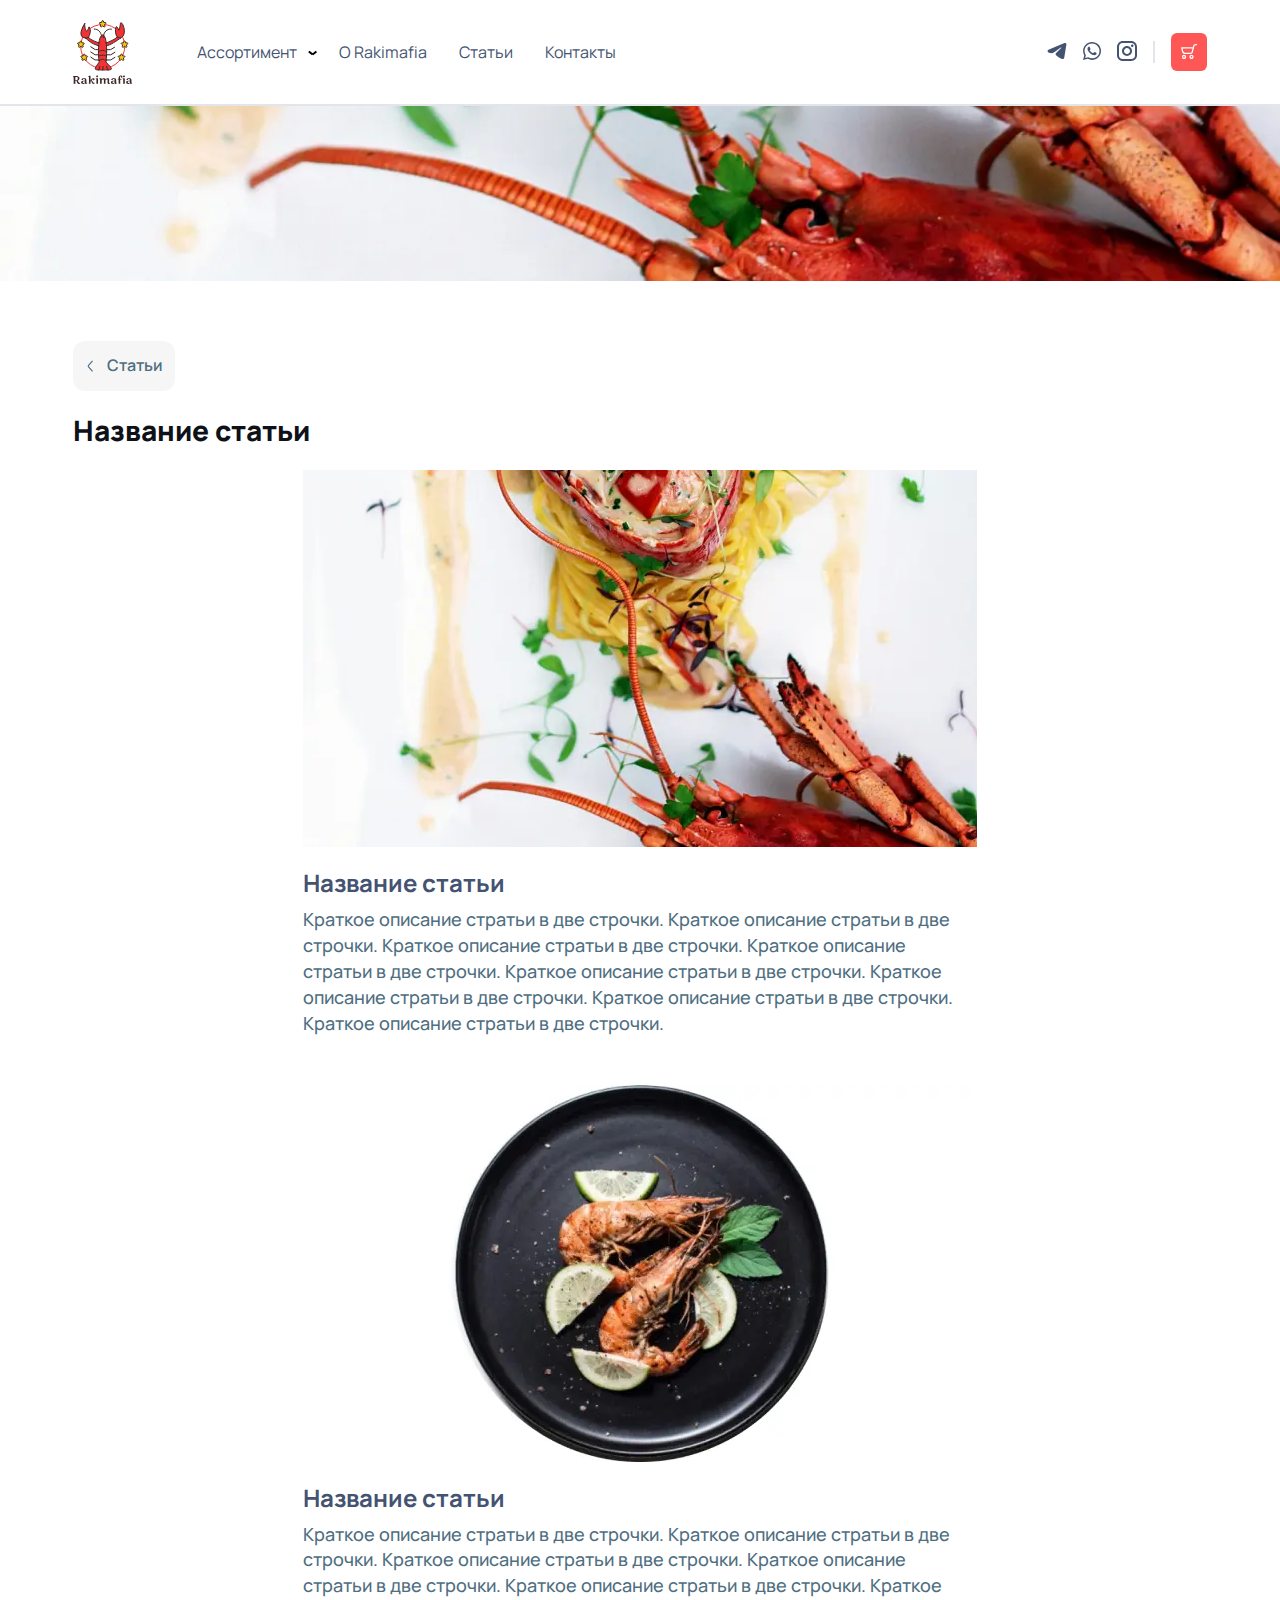
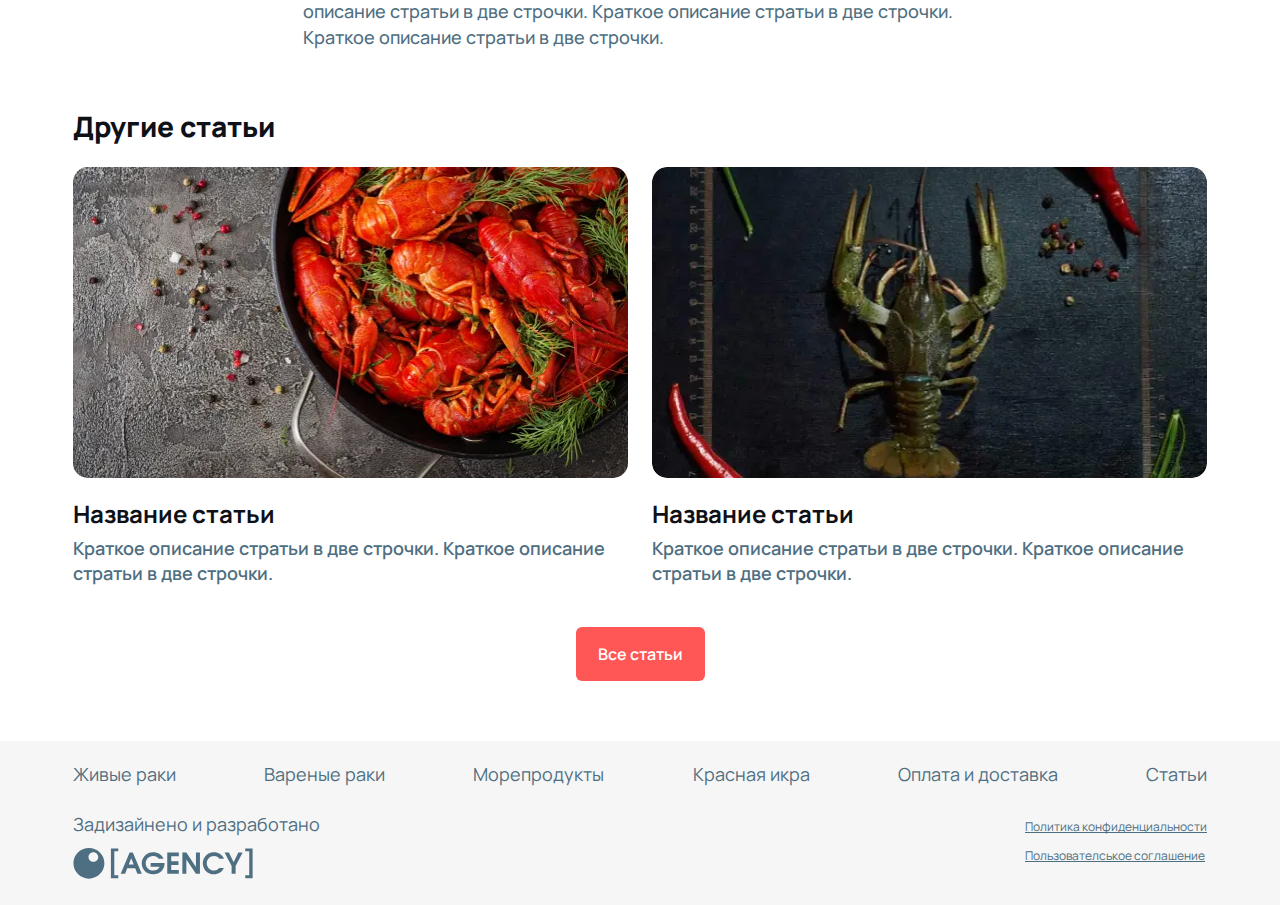
==== commit ccad47c3: "Add files via upload" ====
--- a/article.html
+++ b/article.html
@@ -5,7 +5,7 @@
 	<title>Arcticle</title>
 	<meta charset="UTF-8">
 	<meta name="format-detection" content="telephone=no">
-	<link rel="stylesheet" href="css/style.min.css?_v=20240312144449">
+	<link rel="stylesheet" href="css/style.min.css?_v=20240316140426">
 	<meta name="viewport" content="width=device-width, initial-scale=1.0">
 </head>
 
@@ -136,6 +136,9 @@
 							</p>
 						</div>
 					</div>
+					<div class="other-articles__actions">
+						<button type="submit" class="other-articles__button">Все статьи</button>
+					</div>
 				</div>
 			</section>
 		</main>
@@ -192,7 +195,7 @@
 		</div>
 	</div>
 </div> -->
-	<script src="js/app.min.js?_v=20240312144449"></script>
+	<script src="js/app.min.js?_v=20240316140426"></script>
 </body>
 
 </html>--- a/css/style.min.css
+++ b/css/style.min.css
@@ -1 +1 @@
-@charset "UTF-8";@font-face{font-family:Gilroy;font-display:swap;src:url(../fonts/Gilroy-SemiBold.woff2) format("woff2"),url(../fonts/Gilroy-SemiBold.woff) format("woff");font-weight:600;font-style:normal}@font-face{font-family:Manrope;font-display:swap;src:url(../fonts/Manrope-ExtraBold.woff2) format("woff2"),url(../fonts/Manrope-ExtraBold.woff) format("woff");font-weight:800;font-style:normal}@font-face{font-family:Gilroy;font-display:swap;src:url(../fonts/Gilroy-Medium.woff2) format("woff2"),url(../fonts/Gilroy-Medium.woff) format("woff");font-weight:500;font-style:normal}@font-face{font-family:Manrope;font-display:swap;src:url(../fonts/Manrope-Regular.woff2) format("woff2"),url(../fonts/Manrope-Regular.woff) format("woff");font-weight:400;font-style:normal}@font-face{font-family:Manrope;font-display:swap;src:url(../fonts/Manrope-SemiBold.woff2) format("woff2"),url(../fonts/Manrope-SemiBold.woff) format("woff");font-weight:600;font-style:normal}@font-face{font-family:Jost;font-display:swap;src:url(../fonts/Jost-Regular.woff2) format("woff2"),url(../fonts/Jost-Regular.woff) format("woff");font-weight:400;font-style:normal}@font-face{font-family:Manrope;font-display:swap;src:url(../fonts/Manrope-Bold.woff2) format("woff2"),url(../fonts/Manrope-Bold.woff) format("woff");font-weight:700;font-style:normal}@font-face{font-family:Manrope;font-display:swap;src:url(../fonts/Manrope-Medium.woff2) format("woff2"),url(../fonts/Manrope-Medium.woff) format("woff");font-weight:500;font-style:normal}:root{--font-family:"Manrope",sans-serif;--second-family:"Gilroy",sans-serif;--third-family:"Jost",sans-serif;--font-size:18px;--main-red-default:#ff5656;--main-red-default2:#ff0303;--main-red-hover:#ff8a8a;--main-red-hover2:#ff5353;--notification---red---text:#f66;--main-grey:#4e6e81;--main-grey-2:#445371;--main-black:#2e3840;--main-white:#fff;--black:#212121;--yellow:#ffd600;--blue:#0085ff;--gray---unactive:#d4d4d4}*{padding:0;margin:0;border:0}*,:after,:before{-webkit-box-sizing:border-box;box-sizing:border-box}body,html{height:100%;min-width:320px}body{color:var(--main-grey);line-height:1;font-family:var(--font-family);font-size:var(--font-size);-ms-text-size-adjust:100%;-moz-text-size-adjust:100%;-webkit-text-size-adjust:100%;-webkit-font-smoothing:antialiased;-moz-osx-font-smoothing:grayscale}button,input,textarea{font-family:var(--font-family);font-size:inherit}button{cursor:pointer;color:inherit;background-color:inherit}a{color:inherit;text-decoration:none}a:visited{text-decoration:none}a:hover{text-decoration:none}ul li{list-style:none}img{vertical-align:top}h1,h2,h3,h4,h5,h6{font-weight:inherit;font-size:inherit}.lock body{overflow:hidden;-ms-touch-action:none;touch-action:none;-ms-scroll-chaining:none;overscroll-behavior:none}.wrapper{min-height:100%;display:-webkit-box;display:-ms-flexbox;display:flex;-webkit-box-orient:vertical;-webkit-box-direction:normal;-ms-flex-direction:column;flex-direction:column;overflow:hidden}.wrapper>main{-webkit-box-flex:1;-ms-flex:1 1 auto;flex:1 1 auto}.wrapper>*{min-width:0}[class*=__container]{max-width:72.75rem;margin:0 auto;padding:0 .9375rem}.checkbox{position:relative}.checkbox:not(:last-child){margin-bottom:.3125em}.checkbox__input{position:absolute;width:0;height:0;opacity:0}.checkbox__input:checked+.checkbox__label:before{background:#05f}.checkbox__input:checked+.checkbox__label::after{opacity:1}.checkbox__label{cursor:pointer;display:-webkit-inline-box;display:-ms-inline-flexbox;display:inline-flex;-webkit-box-align:center;-ms-flex-align:center;align-items:center;position:relative;gap:10px}.checkbox__label:before{content:"";-ms-flex-item-align:center;-ms-grid-row-align:center;align-self:center;-webkit-box-flex:0;-ms-flex:0 0 20px;flex:0 0 20px;width:20px;height:20px;border:1px solid #a7a9ac;border-radius:50%;background-color:inherit;-webkit-transition:all .5s ease 0s;transition:all .5s ease 0s}.checkbox__label::after{content:"";width:10px;height:10px;background-color:#fff;position:absolute;top:8px;left:5px;opacity:0;border-radius:50%;-webkit-transition:all .5s ease 0s;transition:all .5s ease 0s}.checkbox__text{font-weight:500;font-size:1rem;line-height:162%;color:var(--main-grey)}.options{display:-webkit-box;display:-ms-flexbox;display:flex;-webkit-box-orient:vertical;-webkit-box-direction:normal;-ms-flex-direction:column;flex-direction:column;-webkit-box-align:start;-ms-flex-align:start;align-items:flex-start}.options:not(:last-child){margin-bottom:1.5rem}.options__item{position:relative;cursor:pointer}.options__item:not(:last-child){margin-bottom:.3125em}.options__input{width:0;height:0;opacity:0;position:absolute}.options__input:focus+.options__label:before{-webkit-box-shadow:0 0 5px #000;box-shadow:0 0 5px #000}.options__input:checked+.options__label:before{background:#05f}.options__input:checked+.options__label:after{-webkit-transform:scale(1);-ms-transform:scale(1);transform:scale(1)}.options__line{display:-webkit-box;display:-ms-flexbox;display:flex;-webkit-box-align:center;-ms-flex-align:center;align-items:center;-webkit-box-pack:justify;-ms-flex-pack:justify;justify-content:space-between;gap:1.25rem;width:100%;border-bottom:1px dashed}.options__line:not(:last-child){margin-bottom:.625rem}.options__info{font-family:var(--font-family);font-weight:500;font-size:16px;line-height:162%;color:var(--main-grey)}.options__label{display:-webkit-inline-box;display:-ms-inline-flexbox;display:inline-flex;-webkit-box-align:center;-ms-flex-align:center;align-items:center;cursor:pointer;gap:10px}.options__label:before{content:"";-ms-flex-item-align:center;-ms-grid-row-align:center;align-self:center;width:20px;height:20px;-webkit-box-flex:0;-ms-flex:0 0 20px;flex:0 0 20px;border-radius:50%;border:1px solid #a7a9ac}.options__label:after{content:"";-webkit-transform:scale(0);-ms-transform:scale(0);transform:scale(0);width:10px;height:10px;border-radius:50%;position:absolute;left:5px;top:5px;background-color:#fff;top:8px;left:5px;-webkit-transition:all .5s ease 0s;transition:all .5s ease 0s}.options__text{font-weight:500;font-size:1rem;line-height:162%;color:var(--main-grey)}.select{position:relative}.select__body{position:relative;width:100%}.select__title{color:inherit;text-align:left;background-color:#fff;cursor:pointer;width:100%;font-size:1rem;line-height:150%;color:#0e1117}.select__value{display:-webkit-box;display:-ms-flexbox;display:flex;-webkit-box-align:center;-ms-flex-align:center;align-items:center;height:1.875rem;width:100%;gap:.625rem;padding-left:.75rem;padding-right:.75rem;padding-bottom:.125rem}.select__value>*{-webkit-box-flex:1;-ms-flex:1 1 auto;flex:1 1 auto}.select__value:after{content:"";-ms-flex-item-align:stretch;-ms-grid-row-align:stretch;align-self:stretch;-webkit-box-flex:0;-ms-flex:0 0 12px;flex:0 0 12px;height:7px;-webkit-transition:all .3s ease 0s;transition:all .3s ease 0s;display:-webkit-box;display:-ms-flexbox;display:flex;-webkit-box-pack:center;-ms-flex-pack:center;justify-content:center;-webkit-box-align:center;-ms-flex-align:center;align-items:center;background:url(../img/icons/select-arrow.svg) center center no-repeat}._select-open .select__value:after{-webkit-transform:rotate(-180deg);-ms-transform:rotate(-180deg);transform:rotate(-180deg)}.select__text{-webkit-box-flex:1;-ms-flex:1 1 auto;flex:1 1 auto}.select__input{width:100%;background-color:transparent;height:100%}.select__options{color:#000;border:.125rem solid rgba(68,83,113,.15);position:absolute;top:30px;border-radius:0 0 4px 4px;min-width:calc(100% + 4px);left:-2px;background-color:#fff;border-top:0;width:100%}.select__scroll{overflow-y:auto;overflow-x:hidden;max-height:200px}.select__option{width:100%;text-align:left;cursor:pointer;color:inherit;font-size:1rem;line-height:150%;color:#0e1117;padding:.3125rem .75rem}.select__option._select-selected{background-color:#eee}.select__row{display:-webkit-inline-box;display:-ms-inline-flexbox;display:inline-flex;-webkit-box-align:center;-ms-flex-align:center;align-items:center}.select._select-open{z-index:5}._select-tag{cursor:pointer}.quantity{display:-webkit-box;display:-ms-flexbox;display:flex;border-radius:.375rem;width:6.5625rem;height:3rem;-webkit-box-shadow:inset 0 0 0 0 transparent;box-shadow:inset 0 0 0 0 transparent;background:rgba(68,83,113,.1);padding:0 .75rem}.quantity__button{-webkit-box-flex:0;-ms-flex:0 0 1.5rem;flex:0 0 1.5rem;position:relative;cursor:pointer;background-color:transparent}.quantity__button::after,.quantity__button::before{content:"";position:absolute;top:50%;left:50%;-webkit-transition:all .3s ease 0s;transition:all .3s ease 0s;margin:0 0 0 -4.5px;background-color:rgba(68,83,113,.5);width:.75rem;height:.125rem}.quantity__button_plus::before{-webkit-transform:rotate(-90deg);-ms-transform:rotate(-90deg);transform:rotate(-90deg)}.quantity__input{-webkit-box-flex:1;-ms-flex:1 1 auto;flex:1 1 auto}.quantity__input input{background-color:transparent;height:100%;width:100%;text-align:center;font-weight:600;font-size:1rem;line-height:150%;text-align:center;color:#0e1117}.quantity__input input:focus{outline:0}.qs-datepicker-container{font-size:1rem;font-family:sans-serif;color:#000;position:absolute;padding:.875rem;width:18.125rem;border-radius:.375rem;-webkit-box-shadow:0 32px 32px 0 rgba(68,83,113,.05),0 0 32px 0 rgba(68,83,113,.1);box-shadow:0 32px 32px 0 rgba(68,83,113,.05),0 0 32px 0 rgba(68,83,113,.1);background:var(--main-white);display:-webkit-box;display:-ms-flexbox;display:flex;-webkit-box-orient:vertical;-webkit-box-direction:normal;-ms-flex-direction:column;flex-direction:column;z-index:9001;-webkit-user-select:none;-moz-user-select:none;-ms-user-select:none;user-select:none;overflow:hidden}.qs-datepicker-container *{-webkit-box-sizing:border-box;box-sizing:border-box}.qs-datepicker-container.qs-centered{position:fixed;top:50%;left:50%;-webkit-transform:translate(-50%,-50%);-ms-transform:translate(-50%,-50%);transform:translate(-50%,-50%)}.qs-datepicker-container.qs-hidden{display:none}.qs-datepicker .qs-overlay{position:absolute;top:0;left:0;background:#fff;color:#000;width:100%;height:100%;padding:.5em;z-index:1;opacity:1;-webkit-transition:opacity .3s;transition:opacity .3s;display:-webkit-box;display:-ms-flexbox;display:flex;-webkit-box-orient:vertical;-webkit-box-direction:normal;-ms-flex-direction:column;flex-direction:column}.qs-datepicker .qs-overlay.qs-hidden{opacity:0;z-index:-1}.qs-datepicker .qs-overlay .qs-overlay-year{background:rgba(0,0,0,0);border:none;border-bottom:1px solid #fff;border-radius:0;color:#fff;font-size:.875em;padding:.25em 0;width:80%;text-align:center;margin:0 auto;display:block}.qs-datepicker .qs-overlay .qs-overlay-year::-webkit-inner-spin-button{-webkit-appearance:none}.qs-datepicker .qs-overlay .qs-close{padding:.5em;cursor:pointer;position:absolute;top:0;right:0}.qs-datepicker .qs-overlay .qs-submit{border:1px solid #fff;border-radius:.26392em;padding:.5em;margin:0 auto auto;cursor:pointer;background:hsla(0,0%,50.2%,.4)}.qs-datepicker .qs-overlay .qs-submit.qs-disabled{color:grey;border-color:grey;cursor:not-allowed}.qs-datepicker .qs-overlay .qs-overlay-month-container{display:-webkit-box;display:-ms-flexbox;display:flex;-ms-flex-wrap:wrap;flex-wrap:wrap;-webkit-box-flex:1;-ms-flex-positive:1;flex-grow:1}.qs-datepicker .qs-overlay .qs-overlay-month{display:-webkit-box;display:-ms-flexbox;display:flex;-webkit-box-pack:center;-ms-flex-pack:center;justify-content:center;-webkit-box-align:center;-ms-flex-align:center;align-items:center;width:33.33333%;cursor:pointer;opacity:.5;-webkit-transition:opacity .15s;transition:opacity .15s}.qs-datepicker .qs-overlay .qs-overlay-month.active,.qs-datepicker .qs-overlay .qs-overlay-month:hover{opacity:1}.qs-datepicker .qs-controls{width:100%;display:-webkit-box;display:-ms-flexbox;display:flex;-webkit-box-pack:justify;-ms-flex-pack:justify;justify-content:space-between;-webkit-box-align:center;-ms-flex-align:center;align-items:center;-webkit-box-flex:1;-ms-flex-positive:1;flex-grow:1;-ms-flex-negative:0;flex-shrink:0;background:#fff;color:#fff;-webkit-filter:blur(0);filter:blur(0);-webkit-transition:-webkit-filter .3s;transition:-webkit-filter .3s;transition:filter .3s;transition:filter .3s,-webkit-filter .3s}.qs-datepicker .qs-controls.qs-blur{-webkit-filter:blur(5px);filter:blur(5px)}.qs-datepicker .qs-arrow{height:1.5625em;width:1.5625em;position:relative;cursor:pointer;border-radius:.26392em;-webkit-transition:background .15s;transition:background .15s}.qs-datepicker .qs-arrow:hover{background:rgba(0,0,0,.1)}.qs-datepicker .qs-arrow:hover.qs-left:after{border-right-color:#000}.qs-datepicker .qs-arrow:hover.qs-right:after{border-left-color:#000}.qs-datepicker .qs-arrow:after{content:"";border:.39062em solid transparent;position:absolute;top:50%;-webkit-transition:border .2s;transition:border .2s}.qs-datepicker .qs-arrow.qs-left:after{border-right-color:grey;right:50%;-webkit-transform:translate(25%,-50%);-ms-transform:translate(25%,-50%);transform:translate(25%,-50%)}.qs-datepicker .qs-arrow.qs-right:after{border-left-color:grey;left:50%;-webkit-transform:translate(-25%,-50%);-ms-transform:translate(-25%,-50%);transform:translate(-25%,-50%)}.qs-datepicker .qs-month-year{font-weight:700;-webkit-transition:border .2s;transition:border .2s;border-bottom:1px solid transparent;cursor:pointer}.qs-datepicker .qs-month-year:hover{border-bottom:1px solid grey}.qs-datepicker .qs-month-year:active:focus,.qs-datepicker .qs-month-year:focus{outline:0}.qs-datepicker .qs-month{padding-right:.5ex;font-family:var(--font-family);font-weight:600;font-size:16px;line-height:150%;color:#0e1117}.qs-datepicker .qs-year{padding-left:.5ex;font-family:var(--font-family);font-weight:400;font-size:16px;line-height:150%;color:#858fa3}.qs-datepicker .qs-squares{display:-webkit-box;display:-ms-flexbox;display:flex;font-family:var(--font-family);font-weight:600;font-size:14px;line-height:143%;color:#445371;-ms-flex-wrap:wrap;flex-wrap:wrap;padding:.3125em;-webkit-filter:blur(0);filter:blur(0);-webkit-transition:-webkit-filter .3s;transition:-webkit-filter .3s;transition:filter .3s;transition:filter .3s,-webkit-filter .3s}.qs-datepicker .qs-squares.qs-blur{-webkit-filter:blur(5px);filter:blur(5px)}.qs-datepicker .qs-square{width:14.28571%;height:1.5625em;display:-webkit-box;display:-ms-flexbox;width:36px;-webkit-box-flex:1;-ms-flex-positive:1;flex-grow:1;height:36px;display:flex;-webkit-box-align:center;-ms-flex-align:center;align-items:center;-webkit-box-pack:center;-ms-flex-pack:center;justify-content:center;cursor:pointer;-webkit-transition:background .1s;transition:background .1s;border-radius:.26392em}.qs-datepicker .qs-square.qs-current{font-weight:700}.qs-datepicker .qs-square.qs-current span{text-decoration:underline}.qs-datepicker .qs-square.qs-active{background:#fff;color:#000}.qs-datepicker .qs-square.qs-range-date-start:not(.qs-range-date-6){border-top-right-radius:0;border-bottom-right-radius:0}.qs-datepicker .qs-square.qs-range-date-middle{background:#d4ebf2}.qs-datepicker .qs-square.qs-range-date-middle:not(.qs-range-date-0):not(.qs-range-date-6){border-radius:0}.qs-datepicker .qs-square.qs-range-date-middle.qs-range-date-0{border-top-right-radius:0;border-bottom-right-radius:0}.qs-datepicker .qs-square.qs-range-date-end:not(.qs-range-date-0),.qs-datepicker .qs-square.qs-range-date-middle.qs-range-date-6{border-top-left-radius:0;border-bottom-left-radius:0}.qs-datepicker .qs-square.qs-disabled span{opacity:.2}.qs-datepicker .qs-square.qs-empty{cursor:default}.qs-datepicker .qs-square.qs-disabled{cursor:not-allowed}.qs-datepicker .qs-square.qs-day{cursor:default;font-family:var(--font-family);font-weight:400;font-size:.75rem;line-height:133%;text-align:center;color:#858fa3}.qs-datepicker .qs-square:not(.qs-empty):not(.qs-disabled):not(.qs-day):not(.qs-active):hover{background:var(--main-red-default);color:#fff}.qs-datepicker .qs-event{position:relative}.qs-datepicker .qs-event:after{content:"";position:absolute;width:.46875em;height:.46875em;border-radius:50%;background:#07f;bottom:0;right:0}.qs-datepicker .qs-event.qs-disabled:after,.qs-datepicker .qs-event.qs-empty:after{background:#cce4ff}.spollers{display:-ms-grid;display:grid;gap:.9375rem;position:relative;padding-right:.625rem}.spollers__title{cursor:pointer;position:relative;font-size:1rem;color:var(--main-grey-2);-webkit-transition:color .8s ease 0s;transition:color .8s ease 0s}._spoller-init .spollers__title{cursor:pointer}._spoller-init .spollers__title::after,._spoller-init .spollers__title::before{content:"";position:absolute;right:-20px;top:55%;background-color:#000;height:2px;width:5px;-webkit-transition:-webkit-transform .5s ease 0s;transition:-webkit-transform .5s ease 0s;transition:transform .5s ease 0s;transition:transform .5s ease 0s,-webkit-transform .5s ease 0s}._spoller-init .spollers__title::before{-webkit-transform:translate(-75%,-50%) rotate(40deg);-ms-transform:translate(-75%,-50%) rotate(40deg);transform:translate(-75%,-50%) rotate(40deg)}._spoller-init .spollers__title::after{-webkit-transform:translate(0,-50%) rotate(-40deg);-ms-transform:translate(0,-50%) rotate(-40deg);transform:translate(0,-50%) rotate(-40deg)}._spoller-init .spollers__title._spoller-active::before{-webkit-transform:translateX(-75%) rotate(-40deg);-ms-transform:translateX(-75%) rotate(-40deg);transform:translateX(-75%) rotate(-40deg)}._spoller-init .spollers__title._spoller-active::after{-webkit-transform:rotate(40deg);-ms-transform:rotate(40deg);transform:rotate(40deg)}.spollers__body{position:absolute;top:1.875rem;left:0;background-color:#fff;width:100%;padding:.625rem;min-width:9.375rem;border-radius:.9375rem;-webkit-box-shadow:rgba(255,83,83,.197) 0 8px 24px;box-shadow:rgba(255,83,83,.197) 0 8px 24px}.spollers__list li:not(:last-child){margin-bottom:.625rem}.spollers__list li a{font-size:1rem;color:var(--main-grey-2);-webkit-transition:color .8s ease 0s;transition:color .8s ease 0s}[class*=-ibg]{position:relative}[class*=-ibg] img{position:absolute;width:100%;height:100%;top:0;left:0;-o-object-fit:cover;object-fit:cover}[class*=-ibg_contain] img{-o-object-fit:contain;object-fit:contain}.page_home{padding-bottom:4.125rem}.page_shop{padding-top:10.5rem}.page_articles{padding-top:6.625rem}.page_contacts{padding-top:6.625rem}.page_basket{padding-top:9.75rem;padding-bottom:6.125rem}.button{border:.125rem solid rgba(255,255,255,0);border-radius:.375rem;-webkit-box-shadow:inset 0 0 0 0 transparent;box-shadow:inset 0 0 0 0 transparent;font-weight:600;font-size:1rem;text-align:center;padding:.75rem 1rem;-webkit-transition:all .5s ease 0s;transition:all .5s ease 0s}.button_red{color:var(--main-white);background:var(--main-red-default)}.button_transparent{color:var(--main-red-default);background:rgba(255,3,3,.1)}.social-icon{display:inline-block;aspect-ratio:1/1;--size:20px;width:var(--size);mask:var(--icon) center center/contain no-repeat;-webkit-mask:var(--icon) center center/contain no-repeat;background:var(--main-grey-2);-webkit-transition:background .5s ease 0s;transition:background .5s ease 0s}.shopping-cart-icon{display:inline-block;aspect-ratio:1/1;--size:16px;width:var(--size);mask:var(--icon) center center/contain no-repeat;-webkit-mask:var(--icon) center center/contain no-repeat;background:var(--main-white);-webkit-transition:background .5s ease 0s;transition:background .5s ease 0s}.bag-icon{display:inline-block;aspect-ratio:1/1;--size:16px;width:var(--size);mask:var(--icon) center center/contain no-repeat;-webkit-mask:var(--icon) center center/contain no-repeat;background:var(--main-white);-webkit-transition:background .5s ease 0s;transition:background .5s ease 0s}.about-btn{font-weight:600;font-size:1rem;padding:.625rem .625rem;line-height:150%;text-align:center;color:var(--main-red-default);-webkit-box-shadow:inset 0 0 0 0 transparent;box-shadow:inset 0 0 0 0 transparent;background:rgba(255,3,3,.1);border:.125rem solid rgba(255,255,255,0);border-radius:.375rem;display:none;-webkit-transition:background .5s ease 0s;transition:background .5s ease 0s}.title{font-weight:700;font-size:3rem;letter-spacing:.02em;line-height:130%;color:#14142b}.title_mobile{display:none}.title span{color:var(--main-red-default)}.assortment-button{display:-webkit-box;display:-ms-flexbox;display:flex;-webkit-box-align:center;-ms-flex-align:center;align-items:center;gap:.625rem;font-weight:600;font-size:1rem;text-align:center;color:var(--main-white);padding:.875rem .75rem;-webkit-box-shadow:inset 0 0 0 0 transparent;box-shadow:inset 0 0 0 0 transparent;background:var(--main-red-default);border:.125rem solid rgba(255,255,255,0);border-radius:.375rem;-webkit-transition:background .5s ease 0s;transition:background .5s ease 0s}.celicom-logo{display:inline-block;aspect-ratio:1/1;width:180px;height:31px;mask:var(--icon) center center/contain no-repeat;-webkit-mask:var(--icon) center center/contain no-repeat;background:var(--main-grey);-webkit-transition:background .5s ease 0s;transition:background .5s ease 0s}.about-us-icon{display:inline-block;aspect-ratio:1/1;width:10.9375rem;height:10.9375rem;mask:var(--icon) center center/contain no-repeat;-webkit-mask:var(--icon) center center/contain no-repeat;background:var(--main-grey);-webkit-transition:background .5s ease 0s;transition:background .5s ease 0s}.choose-btn{font-weight:600;font-size:1rem;text-align:center;padding:.875rem 1rem;color:var(--main-red-default);-webkit-box-shadow:inset 0 0 0 0 transparent;box-shadow:inset 0 0 0 0 transparent;background:rgba(255,3,3,.1);border:.125rem solid rgba(255,255,255,0);border-radius:.375rem;-webkit-transition:all .5s ease 0s;transition:all .5s ease 0s}.spollers-icon{display:inline-block;aspect-ratio:1/1;width:1.125rem;height:1.125rem;mask:var(--icon) center center/contain no-repeat;-webkit-mask:var(--icon) center center/contain no-repeat;background:var(--main-grey)}.shopping-icon-notification{display:inline-block;aspect-ratio:1/1;--size:20px;width:var(--size);mask:var(--icon) center center/contain no-repeat;-webkit-mask:var(--icon) center center/contain no-repeat;background:var(--main-grey-2);-webkit-transition:background .5s ease 0s;transition:background .5s ease 0s}.articles-icon{display:inline-block;aspect-ratio:1/1;width:1.5rem;height:1.5rem;mask:var(--icon) center center/contain no-repeat;-webkit-mask:var(--icon) center center/contain no-repeat;background:var(--main-grey);-webkit-transition:background .5s ease 0s;transition:background .5s ease 0s}.arrow-left-icon{display:inline-block;aspect-ratio:1/1;width:.75rem;height:.75rem;-webkit-transform:rotate(90deg);-ms-transform:rotate(90deg);transform:rotate(90deg);mask:var(--icon) center center/contain no-repeat;-webkit-mask:var(--icon) center center/contain no-repeat;background:var(--main-grey);-webkit-transition:background .5s ease 0s;transition:background .5s ease 0s}.header{padding:1.25rem 0;position:fixed;top:0;left:0;width:100%;z-index:100;background-color:#fff;-webkit-transition:top .5s ease 0s;transition:top .5s ease 0s}.header._header-scroll{top:0}.header__container{display:-webkit-box;display:-ms-flexbox;display:flex;-webkit-box-align:center;-ms-flex-align:center;align-items:center;gap:4rem}.header__logo{position:relative;z-index:12}.header__logo img{width:3.75rem;height:4rem}.header__actions{display:-webkit-box;display:-ms-flexbox;display:flex;-webkit-box-align:center;-ms-flex-align:center;align-items:center;gap:1rem}.header__social{position:relative;z-index:12;display:-webkit-box;display:-ms-flexbox;display:flex;-webkit-box-align:center;-ms-flex-align:center;align-items:center;gap:.9375rem;border-right:.125rem solid rgba(68,83,113,.15);padding-right:16px}.header__shopping-cart{position:relative;z-index:12}.menu__link{font-size:1rem;line-height:150%;color:var(--main-grey-2);-webkit-transition:color .8s ease 0s;transition:color .8s ease 0s}.icon-menu{display:none}.footer{background:#0e1117;padding:1.5rem 0}.footer_articles{background:#f6f6f6}.footer__menu:not(:last-child){margin-bottom:2rem}.footer__list{display:-webkit-box;display:-ms-flexbox;display:flex;-webkit-box-pack:justify;-ms-flex-pack:justify;justify-content:space-between;gap:1.25rem;-ms-flex-wrap:wrap;flex-wrap:wrap}.footer__link{-webkit-transition:color .8s ease 0s;transition:color .8s ease 0s}.footer__bottom{display:-webkit-box;display:-ms-flexbox;display:flex;-webkit-box-pack:justify;-ms-flex-pack:justify;justify-content:space-between;gap:1.25rem;-ms-flex-wrap:wrap;flex-wrap:wrap}.footer__info{display:-webkit-box;display:-ms-flexbox;display:flex;-webkit-box-orient:vertical;-webkit-box-direction:normal;-ms-flex-direction:column;flex-direction:column;gap:.9375rem}.copywrite li:not(:last-child){margin-bottom:.3125rem}.copywrite li a{font-size:.75rem;line-height:200%;text-decoration:underline;-webkit-text-decoration-skip-ink:none;text-decoration-skip-ink:none;color:var(--main-grey);-webkit-transition:color .8s ease 0s;transition:color .8s ease 0s}.hero{padding-top:6.625rem}.hero_shop{display:none}.hero__title:not(:last-child){margin-bottom:1.5rem}.hero__descr:not(:last-child){margin-bottom:1.25rem}.hero__text{font-size:.875rem;line-height:143%;color:var(--main-grey)}.hero__text:not(:last-child){margin-bottom:3rem}.hero__image{-webkit-box-flex:0;-ms-flex:0 0 33.5625rem;flex:0 0 33.5625rem;margin-right:-110px}.hero__actions{display:-webkit-box;display:-ms-flexbox;display:flex;gap:.75rem}.about-us{padding:5.0625rem 0}.about-us_shop{background:#0e1117}.about-us_shop .about-us__subtitle{color:#fff}.about-us_shop .about-us__text{color:#858fa3}.about-us_shop .about-us__name{color:#858fa3}.about-us_shop .about-us__items:not(:last-child){margin-bottom:4rem}.about-us_shop .about-us__actions{display:-webkit-box;display:-ms-flexbox;display:flex;-webkit-box-pack:center;-ms-flex-pack:center;justify-content:center;gap:.75rem}.about-us_shop .about-us-icon{background:#445371}.about-us__header{max-width:37.5rem;margin:0 auto}.about-us__header:not(:last-child){margin-bottom:4rem}.about-us__topic{font-weight:600;font-size:1.5rem;text-align:center;color:var(--main-red-default)}.about-us__topic:not(:last-child){margin-bottom:.75rem}.about-us__subtitle{font-family:var(--second-family);font-weight:600;font-size:2rem;text-align:center;color:var(--main-black)}.about-us__subtitle:not(:last-child){margin-bottom:1.25rem}.about-us__text{font-family:var(--second-family);font-weight:500;font-size:1.25rem;text-align:center;color:var(--main-grey)}.about-us__items{display:-ms-grid;display:grid;-ms-grid-columns:(auto)[4];grid-template-columns:repeat(4,auto);-webkit-box-pack:justify;-ms-flex-pack:justify;justify-content:space-between;gap:2rem}.about-us__item{display:-webkit-box;display:-ms-flexbox;display:flex;-webkit-box-orient:vertical;-webkit-box-direction:normal;-ms-flex-direction:column;flex-direction:column;gap:3.125rem}.about-us__name{font-family:var(--second-family);font-weight:600;font-size:1.5rem;text-align:center;color:var(--main-grey);-webkit-transition:color .5s ease 0s;transition:color .5s ease 0s}.about-us__image{text-align:center}.about-us__image svg{width:10.9375rem;height:10.9375rem}.about-us__image svg path{-webkit-transition:all .5s ease 0s;transition:all .5s ease 0s}.products_shop{padding-bottom:3.75rem}.products__container{display:-ms-grid;display:grid;-ms-grid-columns:14.6875rem 1fr;grid-template-columns:14.6875rem 1fr;gap:2.5rem}.products__row-content:not(:last-child){margin-bottom:3.125rem}.row-content__subtitle{font-weight:800;font-size:1.5rem;line-height:133%;color:#0e1117}.row-content__subtitle:not(:last-child){margin-bottom:2rem}.row-content__items{display:-ms-grid;display:grid;grid-template-columns:repeat(auto-fit,minmax(235px,235px));row-gap:2.5rem;-webkit-column-gap:2.5rem;-moz-column-gap:2.5rem;column-gap:2.5rem}.item-content{display:-ms-grid;display:grid;gap:1rem}.item-content__image{overflow:hidden;border-radius:.9375rem}.item-content__image img{overflow:hidden;border-radius:.9375rem;width:14.6875rem;-webkit-transition:-webkit-transform .5s ease 0s;transition:-webkit-transform .5s ease 0s;transition:transform .5s ease 0s;transition:transform .5s ease 0s,-webkit-transform .5s ease 0s;height:14.6875rem}.item-content__name{font-weight:600;font-size:1.125rem;line-height:144%;color:#0e1117}.item-content__bottom{display:-webkit-box;display:-ms-flexbox;display:flex;-webkit-box-pack:justify;-ms-flex-pack:justify;justify-content:space-between;gap:.625rem;-webkit-box-align:center;-ms-flex-align:center;align-items:center}.item-content__price{font-weight:800;font-size:1.25rem;line-height:120%;color:#0e1117}.item-content__quantity{display:none}.active .item-content__quantity{display:-webkit-box;display:-ms-flexbox;display:flex}.active .item-content__choose-btn{display:none}.aside-products__spollers{display:-ms-grid;display:grid;gap:3.125rem}.aside-products__title{font-family:var(--font-family);font-weight:600;width:100%;font-size:1rem;line-height:162%;color:var(--main-grey);background:#f6f6f6;border-radius:.75rem;padding:.75rem;text-align:left;display:-webkit-box;display:-ms-flexbox;display:flex;-webkit-box-pack:justify;-ms-flex-pack:justify;justify-content:space-between;-webkit-box-align:center;-ms-flex-align:center;align-items:center}.aside-products__title div{display:-webkit-box;display:-ms-flexbox;display:flex;-webkit-box-align:center;-ms-flex-align:center;align-items:center;gap:.8125rem}.aside-products__body{padding-top:1rem}.aside-products__list li a{-webkit-transition:color .5s ease 0s;transition:color .5s ease 0s;font-weight:600;font-size:1rem;line-height:162%;color:var(--main-grey)}.aside-products__list li:not(:last-child){margin-bottom:.75rem}.notification-block{opacity:0;visibility:hidden;pointer-events:none;-webkit-transition:all .5s ease 0s;transition:all .5s ease 0s;display:-webkit-box;display:-ms-flexbox;display:flex;position:fixed;bottom:2rem;right:2rem;width:23.4375rem;background-color:#fff;border:0 solid rgba(255,255,255,0);border-radius:.375rem;-webkit-box-shadow:0 12px 20px 0 rgba(68,83,113,.05),0 0 20px 0 rgba(68,83,113,.1);box-shadow:0 12px 20px 0 rgba(68,83,113,.05),0 0 20px 0 rgba(68,83,113,.1);background:var(--main-white);padding:1rem .75rem;gap:.9375rem;-webkit-box-align:start;-ms-flex-align:start;align-items:flex-start}.item-added .notification-block{opacity:1;visibility:visible;pointer-events:all}.notification-block__body{display:-webkit-box;display:-ms-flexbox;display:flex;-webkit-box-orient:vertical;-webkit-box-direction:normal;-ms-flex-direction:column;flex-direction:column;-webkit-box-flex:1;-ms-flex-positive:1;flex-grow:1;gap:.3125rem}.notification-block__title{font-weight:800;font-size:.875rem;line-height:143%;color:#0e1117}.notification-block__link{font-size:.875rem;line-height:143%;color:#445371;-webkit-transition:color .5s ease 0s;transition:color .5s ease 0s}.notification-block__shopping{font-weight:600;font-size:.875rem;line-height:143%;color:#0e1117;display:-webkit-box;display:-ms-flexbox;display:flex;-webkit-box-align:center;-ms-flex-align:center;align-items:center;gap:.3125rem;-webkit-transition:color .5s ease 0s;transition:color .5s ease 0s}.notification-block__close{-webkit-box-shadow:inset 0 0 0 0 transparent;box-shadow:inset 0 0 0 0 transparent;background:rgba(68,83,113,.1);border-radius:.375rem;display:-webkit-box;display:-ms-flexbox;display:flex;-webkit-box-align:center;-ms-flex-align:center;align-items:center;-webkit-box-pack:center;-ms-flex-pack:center;justify-content:center}.notification-block__close svg path{-webkit-transition:all .5s ease 0s;transition:all .5s ease 0s}.articles-banner_desktop{display:block}.articles-banner_mobile{display:none}.articles-banner img{width:100%;height:18.75rem;-o-object-fit:cover;object-fit:cover;-o-object-position:center;object-position:center}.articles{padding:3.75rem 0}.articles__subtitle{font-weight:800;font-size:1.75rem;line-height:114%;color:#0e1117}.articles__subtitle:not(:last-child){margin-bottom:1.5rem}.articles__navigation:not(:last-child){margin-bottom:1.5rem}.articles__items{display:-ms-grid;display:grid;-ms-grid-columns:(1fr)[2];grid-template-columns:repeat(2,1fr);row-gap:3rem;-webkit-column-gap:1.5rem;-moz-column-gap:1.5rem;column-gap:1.5rem}.articles__image{overflow:hidden;display:inline-block;border-radius:.9375rem}.articles__image img{max-width:100%;border-radius:.9375rem;-webkit-transition:-webkit-transform .5s ease 0s;transition:-webkit-transform .5s ease 0s;transition:transform .5s ease 0s;transition:transform .5s ease 0s,-webkit-transform .5s ease 0s}.articles__image:not(:last-child){margin-bottom:1.5rem}.articles__topic{font-weight:700;font-size:1.5rem;color:#0e1117}.articles__topic:not(:last-child){margin-bottom:.9375rem}.articles__text{font-weight:600;font-size:1.125rem;line-height:144%;color:var(--main-grey)}.articles__list{display:-webkit-box;display:-ms-flexbox;display:flex;gap:1rem;-ms-flex-wrap:nowrap;flex-wrap:nowrap;overflow:auto}.articles__list li a{display:-webkit-box;display:-ms-flexbox;display:flex;border-radius:.75rem;-ms-flex-wrap:nowrap;flex-wrap:nowrap;white-space:nowrap;-webkit-box-align:center;-ms-flex-align:center;align-items:center;padding:.75rem;gap:.625rem;background:#f9fafb;font-size:1rem;line-height:162%;color:var(--main-grey);-webkit-transition:all .5s ease 0s;transition:all .5s ease 0s}.article-banner img{width:100%;min-height:12.5rem;-o-object-fit:cover;object-fit:cover;-o-object-position:center;object-position:center}.article{padding:3.75rem 0}.article__back{display:-webkit-inline-box;display:-ms-inline-flexbox;display:inline-flex;-webkit-box-align:center;-ms-flex-align:center;align-items:center;gap:.625rem;border-radius:.75rem;background:#f6f6f6;font-weight:600;font-size:1rem;line-height:162%;color:var(--main-grey);padding:.75rem;-webkit-transition:all .5s ease 0s;transition:all .5s ease 0s}.article__back:not(:last-child){margin-bottom:1.5rem}.article__wrapper{max-width:42.125rem;margin:0 auto}.article__subtitle{font-weight:800;font-size:1.75rem;line-height:114%;color:#0e1117}.article__subtitle:not(:last-child){margin-bottom:1.4375rem}.article__item:not(:last-child){margin-bottom:3rem}.article__image:not(:last-child){margin-bottom:1.5rem}.article__image img{max-width:100%;min-height:12.0625rem}.article__topic{font-weight:700;font-size:1.5rem;color:#445371}.article__topic:not(:last-child){margin-bottom:.75rem}.article__text{font-weight:500;font-size:1.125rem;line-height:144%;color:var(--main-grey)}.other-articles{padding-bottom:3.75rem}.other-articles__subtitle{font-weight:800;font-size:1.75rem;line-height:114%;color:#0e1117}.other-articles__subtitle:not(:last-child){margin-bottom:1.5rem}.other-articles__items{display:-ms-grid;display:grid;-ms-grid-columns:(1fr)[2];grid-template-columns:repeat(2,1fr);gap:1.5rem}.other-articles__image{border-radius:.9375rem}.other-articles__image img{border-radius:.9375rem;max-width:100%;min-height:12.0625rem;-o-object-fit:cover;object-fit:cover;-o-object-position:center;object-position:center}.other-articles__image:not(:last-child){margin-bottom:1.5rem}.other-articles__topic{font-weight:700;font-size:1.5rem;color:#0e1117}.other-articles__topic:not(:last-child){margin-bottom:.625rem}.other-articles__text{font-weight:600;font-size:1.125rem;line-height:144%;color:var(--main-grey)}.contacts-banner img{width:100%;-o-object-fit:cover;object-fit:cover;-o-object-position:center;object-position:center;height:18.75rem}.contacts{padding:3.75rem 0}.contacts__back{display:-webkit-inline-box;display:-ms-inline-flexbox;display:inline-flex;-webkit-box-align:center;-ms-flex-align:center;align-items:center;gap:.625rem;border-radius:.75rem;background:#f6f6f6;font-weight:600;font-size:1rem;line-height:162%;color:var(--main-grey);padding:.75rem;-webkit-transition:all .5s ease 0s;transition:all .5s ease 0s}.contacts__top:not(:last-child){margin-bottom:1.4375rem}.contacts__subtitle{font-weight:800;font-size:1.75rem;line-height:114%;color:#0e1117}.contacts__wrapper{max-width:42.125rem;margin:0 auto}.contacts__map iframe{width:100%;height:23.5625rem}.contacts__map:not(:last-child){margin-bottom:1.5rem}.contacts__topic{font-weight:700;font-size:1.5rem;color:#445371}.contacts__topic:not(:last-child){margin-bottom:.75rem}.contacts__list li{border-bottom:1px dashed;display:-webkit-box;display:-ms-flexbox;display:flex;-webkit-box-pack:justify;-ms-flex-pack:justify;justify-content:space-between;font-weight:500;font-size:1.125rem;line-height:144%;color:var(--main-grey)}.contacts__list li:not(:last-child){margin-bottom:.75rem}.contacts__list li a{color:var(--main-grey-2);-webkit-transition:color .8s ease 0s;transition:color .8s ease 0s}.contacts__list:not(:last-child){margin-bottom:1.5rem}.contacts__social{display:-webkit-box;display:-ms-flexbox;display:flex;-webkit-box-pack:center;-ms-flex-pack:center;justify-content:center;gap:.75rem}.basket__container{display:-ms-grid;display:grid;-ms-grid-columns:33.75rem 1fr;grid-template-columns:33.75rem 1fr;gap:6.875rem}.basket__top:not(:last-child){margin-bottom:1.5rem}.basket__back{display:-webkit-inline-box;display:-ms-inline-flexbox;display:inline-flex;-webkit-box-align:center;-ms-flex-align:center;align-items:center;gap:.625rem;border-radius:.75rem;background:#f6f6f6;font-weight:600;font-size:1rem;line-height:162%;color:var(--main-grey);padding:.75rem;-webkit-transition:all .5s ease 0s;transition:all .5s ease 0s}.basket__subtitle{font-weight:800;font-size:1.75rem;line-height:114%;color:#0e1117}.basket__topic{font-weight:700;font-size:1.5rem;color:#445371}.basket__topic:not(:last-child){margin-bottom:2rem}.basket__items{display:-ms-grid;display:grid;-ms-grid-columns:(14.6875rem)[2];grid-template-columns:repeat(2,14.6875rem);gap:2.5rem}.form-basket:not(:last-child){margin-bottom:1.5625rem}.form-basket__line{display:-webkit-box;display:-ms-flexbox;display:flex;-webkit-box-orient:vertical;-webkit-box-direction:normal;-ms-flex-direction:column;flex-direction:column;-webkit-box-shadow:inset 0 0 0 0 transparent;box-shadow:inset 0 0 0 0 transparent;background:var(--main-white);border:.125rem solid rgba(68,83,113,.15);border-radius:.375rem;padding:0 .75rem}.form-basket__line:not(:last-child){margin-bottom:.75rem}.form-basket__label{font-size:1rem;line-height:150%;color:#858fa3}.form-basket__select-wrapper{display:-webkit-box;display:-ms-flexbox;display:flex;-webkit-box-orient:vertical;-webkit-box-direction:normal;-ms-flex-direction:column;flex-direction:column;-webkit-box-shadow:inset 0 0 0 0 transparent;box-shadow:inset 0 0 0 0 transparent;background:var(--main-white);border:.125rem solid rgba(68,83,113,.15);border-radius:.375rem}.form-basket__select-wrapper:not(:last-child){margin-bottom:.75rem}.form-basket__select-label{font-size:1rem;line-height:150%;color:#858fa3;padding:0 .75rem}.form-basket__input{font-size:1rem;line-height:150%;color:#858fa3}.form-basket__input:focus{outline:0}.basket__radio:not(:last-child){margin-bottom:1.5rem}.datepicker-line{display:-webkit-box;display:-ms-flexbox;display:flex;-webkit-box-orient:vertical;-webkit-box-direction:normal;-ms-flex-direction:column;flex-direction:column;-webkit-box-shadow:inset 0 0 0 0 transparent;box-shadow:inset 0 0 0 0 transparent;background:var(--main-white);border:.125rem solid rgba(68,83,113,.15);border-radius:.375rem;padding:0 .75rem;position:relative}.datepicker-line:not(:last-child){margin-bottom:.75rem}.datepicker-line::after{content:"";position:absolute;top:50%;-webkit-transform:translate(0,-50%);-ms-transform:translate(0,-50%);transform:translate(0,-50%);right:12px;width:1.125rem;height:1.25rem;background:url(../img/icons/calendar.svg) center center no-repeat}.form-basket__textarea:not(:last-child){margin-bottom:.75rem}.form-basket__textarea textarea{border:.125rem solid rgba(68,83,113,.15);border-radius:.375rem;padding:.375rem .75rem;font-family:var(--font-family);font-size:1rem;line-height:150%;color:#445371;resize:none;width:100%;height:6.25rem}.total-basket:not(:last-child){margin-bottom:2.5rem}.total-basket__sum{font-weight:700;font-size:1rem;text-align:right;color:#0e1117}.total-basket__sum:not(:last-child){margin-bottom:.75rem}.total-basket__result{font-weight:700;font-size:1.5rem;text-align:right;color:var(--main-black)}.total-basket__result:not(:last-child){margin-bottom:1.5625rem}.total-basket__policy{font-size:.75rem;line-height:133%;text-align:center;color:#445371}.total-basket__policy a{text-decoration:underline;-webkit-text-decoration-skip-ink:none;text-decoration-skip-ink:none;color:#05f}.total-basket__button{width:100%;border:.125rem solid rgba(255,255,255,0);border-radius:.375rem;-webkit-box-shadow:inset 0 0 0 0 transparent;box-shadow:inset 0 0 0 0 transparent;background:var(--main-red-default);font-family:var(--font-family);font-weight:600;font-size:1rem;line-height:150%;text-align:center;color:var(--main-white)}.total-basket__button:not(:last-child){margin-bottom:.75rem}.form-basket__info{display:-webkit-box;display:-ms-flexbox;display:flex;-webkit-box-orient:vertical;-webkit-box-direction:normal;-ms-flex-direction:column;flex-direction:column;gap:1.25rem}.form-basket__info p{font-weight:500;font-size:.75rem;line-height:140%;color:var(--main-grey)}.form-basket__info a{font-family:var(--font-family);font-weight:500;font-size:12px;line-height:140%;color:var(--blue)}.form-basket__info ul li{font-weight:500;font-size:.75rem;line-height:140%;color:var(--main-grey)}@media (min-width:29.99875em){.header{border-bottom:.125rem solid rgba(68,83,113,.15)}.header__shopping-cart{padding:.5rem;border:.125rem solid rgba(255,255,255,0);border-radius:.375rem;-webkit-box-shadow:inset 0 0 0 0 transparent;box-shadow:inset 0 0 0 0 transparent;background:var(--main-red-default);-webkit-transition:background .5s ease 0s;transition:background .5s ease 0s}.hero__image{overflow:hidden}.hero__image img{height:41.5rem;width:33.5625rem;border-radius:0 0 3.125rem 0;-o-object-fit:cover;object-fit:cover;-o-object-position:center;object-position:center}}@media (min-width:29.99875em) and (any-hover:hover){.header__shopping-cart:hover{background:var(--main-red-hover)}.header__shopping-cart:hover .shopping-cart-icon{background:var(--main-red-default2)}}@media (min-width:47.99875em){.header__menu{-webkit-box-flex:1;-ms-flex-positive:1;flex-grow:1}.menu__list{display:-webkit-box;display:-ms-flexbox;display:flex;-webkit-box-align:center;-ms-flex-align:center;align-items:center;gap:2rem}.hero__container{display:-webkit-box;display:-ms-flexbox;display:flex;-webkit-box-align:center;-ms-flex-align:center;align-items:center;gap:6.25rem}.hero__descr{font-weight:800;font-size:1.5rem;color:#0e1117}.contacts__back:not(:last-child){margin-bottom:1.5rem}}@media (min-width:61.99875em){.basket__back:not(:last-child){margin-bottom:1.5rem}}@media (max-width:72.75em){.about-us-icon{width:9.375rem;height:9.375rem}.products__container{gap:1.25rem;-ms-grid-columns:12.5rem 1fr;grid-template-columns:12.5rem 1fr}.row-content__items{row-gap:1.5rem;-webkit-column-gap:1.25rem;-moz-column-gap:1.25rem;column-gap:1.25rem}.item-content__quantity{width:100%}.basket__container{-webkit-box-pack:justify;-ms-flex-pack:justify;justify-content:space-between;gap:1.25rem}}@media (max-width:61.99875em){.title{font-size:2.5rem}.header__container{gap:1.875rem}.hero__container{gap:1.875rem}.hero__image{margin-right:-40px;-webkit-box-flex:0;-ms-flex:0 0 25rem;flex:0 0 25rem}.about-us__topic{font-size:1.25rem}.about-us__subtitle{font-size:1.5625rem}.about-us__item{gap:1.5625rem}.about-us__name{font-size:1.25rem}.about-us__image svg{width:9.375rem;height:9.375rem}.row-content__subtitle{font-size:1.25rem}.item-content__price{font-size:1.125rem}.aside-products__spollers{gap:1.5625rem}.articles__subtitle{font-size:1.5rem}.articles__image:not(:last-child){margin-bottom:.9375rem}.articles__topic{font-size:1.125rem}.articles__text{font-size:1rem}.article__subtitle{font-size:1.5rem}.article__topic{font-size:1.125rem}.article__text{font-size:1rem}.other-articles__subtitle{font-size:1.5rem}.other-articles__topic{font-size:1.125rem}.other-articles__text{font-size:1rem}.contacts__subtitle{font-size:1.5rem}.contacts__topic{font-size:1.125rem}.basket__container{-ms-grid-columns:none;grid-template-columns:none;display:block}.basket__top{display:-webkit-box;display:-ms-flexbox;display:flex;-webkit-box-pack:justify;-ms-flex-pack:justify;justify-content:space-between;-webkit-box-align:center;-ms-flex-align:center;align-items:center;-webkit-box-orient:horizontal;-webkit-box-direction:reverse;-ms-flex-direction:row-reverse;flex-direction:row-reverse;gap:.625rem}.basket__top{font-size:1.5rem}.basket__body{width:100%}.basket__body:not(:last-child){margin-bottom:3.125rem}.basket__subtitle{font-size:1.25rem}.basket__topic{font-size:1.125rem}.basket__items{grid-template-columns:repeat(auto-fit,minmax(235px,235px));-webkit-column-gap:1.25rem;-moz-column-gap:1.25rem;column-gap:1.25rem;row-gap:2.5rem}}@media (max-width:47.99875em){.quantity{height:2.125rem}.quantity__input input{font-size:14px;line-height:143%;text-align:center}.page_shop{padding-top:120px}.page_articles{padding-top:4.5rem}.page_contacts{padding-top:4.5rem}.page_basket{padding-top:7.5rem;padding-bottom:5rem}.button{padding:.5rem 1rem;font-size:.875rem}.about-btn{display:inline-block}.title_desktop{display:none}.title_mobile{display:block}.title{font-size:2.1875rem}.about-us-icon{width:7.5rem;height:7.5rem}.choose-btn{font-size:.875rem;padding:.5rem .75rem}.spollers-arrow{display:inline-block;aspect-ratio:1/1;width:.5rem;height:.875rem;mask:var(--icon) center center/contain no-repeat;-webkit-mask:var(--icon) center center/contain no-repeat;background:var(--main-grey);-webkit-transition:all .5s ease 0s;transition:all .5s ease 0s}._spoller-active .spollers-arrow{-webkit-transform:rotate(180deg);-ms-transform:rotate(180deg);transform:rotate(180deg)}.header{padding:.625rem 0}.header__container{-webkit-box-pack:justify;-ms-flex-pack:justify;justify-content:space-between}.header__logo img{width:3.125rem;height:3.125rem}.header__menu{padding-left:.3125rem}.menu__body{position:fixed;top:0;left:-100%;width:100%;height:100%;overflow:scroll;background-color:#fff;z-index:10;-webkit-transition:left .5s ease 0s;transition:left .5s ease 0s;padding:6.25rem 1.25rem 1.25rem 1.25rem}.menu__body::before{content:"";position:fixed;top:0;left:-100%;width:100%;height:4.5rem;background-color:#fff;z-index:10;-webkit-transition:left .5s ease 0s;transition:left .5s ease 0s}.menu-open .menu__body{left:0}.menu-open .menu__body::before{left:0}.menu__list li:not(:last-child){margin-bottom:1.25rem}.icon-menu{display:block;position:relative;width:1.5625rem;height:1.125rem;z-index:11}.icon-menu span,.icon-menu::after,.icon-menu::before{content:"";-webkit-transition:all .3s ease 0s;transition:all .3s ease 0s;right:0;position:absolute;-webkit-transition:all .5s ease 0s;transition:all .5s ease 0s;width:100%;height:.125rem;background-color:#445371}.icon-menu::before{top:0}.icon-menu::after{bottom:0}.icon-menu span{top:calc(50% - .0625rem)}.menu-open .icon-menu span{width:0}.menu-open .icon-menu::before{top:calc(50% - .0625rem);-webkit-transform:rotate(-45deg);-ms-transform:rotate(-45deg);transform:rotate(-45deg)}.menu-open .icon-menu::after{bottom:calc(50% - .0625rem);-webkit-transform:rotate(45deg);-ms-transform:rotate(45deg);transform:rotate(45deg)}.footer__link{font-size:1rem}.footer__bottom{gap:2rem}.hero{padding-top:9.375rem}.hero__descr{display:none}.hero__text:not(:last-child){margin-bottom:1.5rem}.hero__image{display:none}.about-us_shop .about-us__button{-webkit-box-flex:1;-ms-flex-positive:1;flex-grow:1}.about-us__header:not(:last-child){margin-bottom:2rem}.about-us__topic{font-size:1.125rem}.about-us__subtitle{font-size:1.375rem}.about-us__text{font-size:1rem}.about-us__items{-webkit-box-pack:space-evenly;-ms-flex-pack:space-evenly;justify-content:space-evenly;-ms-grid-columns:(1fr)[2];grid-template-columns:repeat(2,1fr)}.about-us__name{font-size:1.125rem}.about-us__image svg{width:7.5rem;height:7.5rem}.products__container{-ms-grid-columns:none;grid-template-columns:none;gap:2rem}.products__row-content:not(:last-child){margin-bottom:2rem}.row-content__subtitle:not(:last-child){margin-bottom:1rem}.row-content__subtitle{font-size:1.125rem}.row-content__items{grid-template-columns:repeat(auto-fit,minmax(200px,200px))}.item-content{gap:.625rem}.item-content__image img{width:12.5rem;height:12.5rem}.item-content__name{font-size:1rem}.item-content__bottom{-webkit-box-orient:vertical;-webkit-box-direction:normal;-ms-flex-direction:column;flex-direction:column;-webkit-box-align:start;-ms-flex-align:start;align-items:flex-start;gap:.75rem}.item-content__price{font-size:1rem}.item-content__choose-btn{width:100%}.aside-products__spollers{gap:.625rem}.articles{padding:2rem 0}.articles__subtitle{font-size:1.375rem}.articles__items{-ms-grid-columns:none;grid-template-columns:none;-webkit-box-pack:center;-ms-flex-pack:center;justify-content:center;gap:2rem}.articles__item{text-align:center}.article{padding-top:2rem;padding-bottom:3.75rem}.article__subtitle{font-size:1.375rem}.other-articles__subtitle{font-size:1.375rem}.other-articles__items{-ms-grid-columns:none;grid-template-columns:none}.contacts__top{display:-webkit-box;display:-ms-flexbox;display:flex;-webkit-box-pack:justify;-ms-flex-pack:justify;justify-content:space-between;-webkit-box-orient:horizontal;-webkit-box-direction:reverse;-ms-flex-direction:row-reverse;flex-direction:row-reverse;-webkit-box-align:center;-ms-flex-align:center;align-items:center;gap:1.25rem}.contacts__subtitle{font-size:1.375rem}.contacts__list li{font-size:1rem}.basket__top{font-size:1.375rem}.basket__subtitle{font-size:1.125rem}.basket__items{grid-template-columns:repeat(auto-fit,minmax(200px,200px))}}@media (max-width:47.99875em) and (any-hover:none){.icon-menu{cursor:default}}@media (max-width:47.99875em) and (any-hover:hover){.icon-menu:hover span,.icon-menu:hover::after,.icon-menu:hover::before{background-color:var(--main-red-hover2)}}@media (max-width:29.99875em){[data-fullscreen]{min-height:100vh}.touch [data-fullscreen]{min-height:calc(var(--vh,1vh) * 100)}.page_shop{padding-top:0}.page_articles{padding-top:0}.page_contacts{padding-top:0}.shopping-cart-icon{background:#445371;--size:20px}.bag-icon{display:none}.about-btn{-webkit-box-flex:1;-ms-flex-positive:1;flex-grow:1}.title{font-size:1.75rem}.assortment-button{-webkit-box-flex:1;-ms-flex-positive:1;flex-grow:1;-webkit-box-pack:center;-ms-flex-pack:center;justify-content:center;text-align:center}.header{top:1.25rem;background-color:transparent}.menu-open .header{top:0}.header.header_default{top:0}.header__container{-webkit-box-pack:justify;-ms-flex-pack:justify;justify-content:space-between;background-color:#fff;width:95%;padding:.75rem 1.5rem;border-radius:1rem;-webkit-transition:width .5s ease 0s;transition:width .5s ease 0s}._header-scroll .header__container{border:.0625rem solid var(--main-red-hover2)}.menu-open .header__container{width:100%}.header__actions a{-webkit-box-flex:1;-ms-flex-positive:1;flex-grow:1}.footer__list{display:-ms-grid;display:grid;-ms-grid-columns:(1fr)[2];grid-template-columns:repeat(2,1fr)}.footer__link{font-size:.875rem}.hero_shop{display:block}.no-webp .hero{background:url(../img/hero/mobile-bg.jpg) center/cover no-repeat}.hero{display:-webkit-box;display:-ms-flexbox;display:flex;-webkit-box-orient:vertical;-webkit-box-direction:normal;-ms-flex-direction:column;flex-direction:column;-webkit-box-pack:end;-ms-flex-pack:end;justify-content:flex-end;padding-bottom:1.75rem;padding-top:0}.hero__content{background-color:#fff;padding:2rem 1.5rem;border-radius:1rem}.hero__title:not(:last-child){margin-bottom:.75rem}.hero__text{font-size:.75rem}.hero__image{margin-right:0;-webkit-box-flex:1;-ms-flex:1 1 auto;flex:1 1 auto}.about-us{padding:2.8125rem 0}.about-us__topic{font-size:1rem}.about-us__subtitle{font-size:1.25rem}.about-us__text{font-size:.875rem}.about-us__name{font-size:1rem}.products_shop{padding-top:24px}.row-content__subtitle{font-size:1rem}.row-content__items{-webkit-column-gap:.625rem;-moz-column-gap:.625rem;column-gap:.625rem;row-gap:1.5rem;grid-template-columns:repeat(auto-fit,minmax(166px,166px))}.item-content__image img{width:10.375rem;height:10.375rem}.notification-block{width:320px}.articles-banner_desktop{display:none}.articles-banner_mobile{display:block}.articles-banner img{height:13.75rem}.articles__subtitle{font-size:1.25rem}.articles__item{text-align:left}.articles__topic{font-size:1rem}.articles__text{font-size:.875rem}.article__back{font-size:.875rem}.article__subtitle{font-size:1.25rem}.article__topic{font-size:1rem}.article__text{font-size:.875rem}.other-articles__subtitle{font-size:1.25rem}.other-articles__topic{font-size:1rem}.other-articles__text{font-size:.875rem}.contacts-banner img{height:13.75rem}.contacts__back{font-size:.875rem}.contacts__subtitle{font-size:1.25rem}.contacts__topic{font-size:1rem}.contacts__list li{-webkit-box-orient:vertical;-webkit-box-direction:normal;-ms-flex-direction:column;flex-direction:column;gap:.625rem;padding-bottom:.625rem;padding-top:.625rem}.basket__top{font-size:1.25rem}.basket__back{font-size:.875rem}.basket__subtitle{font-size:1rem}.basket__topic{font-size:1rem}.basket__items{-webkit-column-gap:.625rem;-moz-column-gap:.625rem;column-gap:.625rem;row-gap:1.5rem;grid-template-columns:repeat(auto-fit,minmax(166px,166px))}}@media (max-width:29.99875em) and (max-width:47.99875em){.touch [data-fullscreen]{-webkit-transition:height .2s;transition:height .2s}}@media (max-width:29.99875em) and (any-hover:hover){.shopping-cart-icon:hover{background-color:var(--main-red-hover2)}}@media (any-hover:hover){.select__option:hover{background:#d9d9d9}.quantity__button:hover::after,.quantity__button:hover::before{background-color:rgba(0,0,0,.5)}.spollers__title:hover{color:var(--main-red-hover2)}.spollers__list li a:hover{color:var(--main-red-hover2)}.button_red:hover{background:rgba(255,3,3,.1);color:var(--main-red-default)}.button_transparent:hover{color:var(--main-white);background:var(--main-red-default)}.social-icon:hover{background-color:var(--main-red-hover2)}.about-btn:hover{background:var(--main-red-default);color:#fff}.assortment-button:hover{-webkit-box-shadow:inset 0 0 0 0 transparent;box-shadow:inset 0 0 0 0 transparent;background:rgba(255,3,3,.1);color:var(--main-red-default)}.assortment-button:hover .bag-icon{background-color:var(--main-red-hover2)}.celicom-logo:hover{background:var(--main-red-hover2)}.choose-btn:hover{background:var(--main-red-default);color:#fff}.menu__link:hover{color:var(--main-red-hover2)}.footer__link:hover{color:var(--main-red-hover2)}.copywrite li a:hover{color:var(--main-red-hover2)}.about-us__item:hover .about-us__name{color:var(--main-red-default)}.about-us__item:hover .about-us-icon{background:var(--main-red-hover2)}.about-us__item:hover .about-us__image svg path{fill:var(--main-red-hover2)}.item-content__image:hover img{-webkit-transform:scale(1.05);-ms-transform:scale(1.05);transform:scale(1.05)}.aside-products__list li a:hover{color:var(--main-red-default)}.notification-block__link:hover{color:#019f3c}.notification-block__shopping:hover{color:#019f3c}.notification-block__shopping:hover .shopping-icon-notification{background:#019f3c}.notification-block__close:hover svg path{fill:#019f3c}.articles__image:hover img{-webkit-transform:scale(1.1);-ms-transform:scale(1.1);transform:scale(1.1)}.articles__list li a:hover{background:#445371;color:var(--main-white)}.articles__list li a:hover .articles-icon{background:var(--main-white)}.article__back:hover{background:#445371;color:#fff}.article__back:hover .arrow-left-icon{background:#fff}.contacts__back:hover{background:#445371;color:#fff}.contacts__back:hover .arrow-left-icon{background:#fff}.contacts__list li a:hover{color:var(--main-red-hover2)}.basket__back:hover{background:#445371;color:#fff}.basket__back:hover .arrow-left-icon{background:#fff}.total-basket__button:hover{background-color:#ffe6e6;color:var(--main-red-default)}}@media (max-width:29.99875em){.webp .hero{background:url(../img/hero/mobile-bg.webp) center/cover no-repeat}}+@charset "UTF-8";@font-face{font-family:Gilroy;font-display:swap;src:url(../fonts/Gilroy-SemiBold.woff2) format("woff2"),url(../fonts/Gilroy-SemiBold.woff) format("woff");font-weight:600;font-style:normal}@font-face{font-family:Manrope;font-display:swap;src:url(../fonts/Manrope-ExtraBold.woff2) format("woff2"),url(../fonts/Manrope-ExtraBold.woff) format("woff");font-weight:800;font-style:normal}@font-face{font-family:Gilroy;font-display:swap;src:url(../fonts/Gilroy-Medium.woff2) format("woff2"),url(../fonts/Gilroy-Medium.woff) format("woff");font-weight:500;font-style:normal}@font-face{font-family:Manrope;font-display:swap;src:url(../fonts/Manrope-Regular.woff2) format("woff2"),url(../fonts/Manrope-Regular.woff) format("woff");font-weight:400;font-style:normal}@font-face{font-family:Manrope;font-display:swap;src:url(../fonts/Manrope-SemiBold.woff2) format("woff2"),url(../fonts/Manrope-SemiBold.woff) format("woff");font-weight:600;font-style:normal}@font-face{font-family:Jost;font-display:swap;src:url(../fonts/Jost-Regular.woff2) format("woff2"),url(../fonts/Jost-Regular.woff) format("woff");font-weight:400;font-style:normal}@font-face{font-family:Manrope;font-display:swap;src:url(../fonts/Manrope-Bold.woff2) format("woff2"),url(../fonts/Manrope-Bold.woff) format("woff");font-weight:700;font-style:normal}@font-face{font-family:Manrope;font-display:swap;src:url(../fonts/Manrope-Medium.woff2) format("woff2"),url(../fonts/Manrope-Medium.woff) format("woff");font-weight:500;font-style:normal}:root{--font-family:"Manrope",sans-serif;--second-family:"Gilroy",sans-serif;--third-family:"Jost",sans-serif;--font-size:18px;--main-red-default:#ff5656;--main-red-default2:#ff0303;--main-red-hover:#ff8a8a;--main-red-hover2:#ff5353;--notification---red---text:#f66;--main-grey:#4e6e81;--main-grey-2:#445371;--main-black:#2e3840;--main-white:#fff;--black:#212121;--yellow:#ffd600;--blue:#0085ff;--gray---unactive:#d4d4d4}*{padding:0;margin:0;border:0}*,:after,:before{-webkit-box-sizing:border-box;box-sizing:border-box}body,html{height:100%;min-width:320px}body{color:var(--main-grey);line-height:1;font-family:var(--font-family);font-size:var(--font-size);-ms-text-size-adjust:100%;-moz-text-size-adjust:100%;-webkit-text-size-adjust:100%;-webkit-font-smoothing:antialiased;-moz-osx-font-smoothing:grayscale}button,input,textarea{font-family:var(--font-family);font-size:inherit}button{cursor:pointer;color:inherit;background-color:inherit}a{color:inherit;text-decoration:none}a:visited{text-decoration:none}a:hover{text-decoration:none}ul li{list-style:none}img{vertical-align:top}h1,h2,h3,h4,h5,h6{font-weight:inherit;font-size:inherit}.lock body{overflow:hidden;-ms-touch-action:none;touch-action:none;-ms-scroll-chaining:none;overscroll-behavior:none}.wrapper{min-height:100%;display:-webkit-box;display:-ms-flexbox;display:flex;-webkit-box-orient:vertical;-webkit-box-direction:normal;-ms-flex-direction:column;flex-direction:column;overflow:hidden}.wrapper>main{-webkit-box-flex:1;-ms-flex:1 1 auto;flex:1 1 auto}.wrapper>*{min-width:0}[class*=__container]{max-width:72.75rem;margin:0 auto;padding:0 .9375rem}.checkbox{position:relative}.checkbox:not(:last-child){margin-bottom:.3125em}.checkbox__input{position:absolute;width:0;height:0;opacity:0}.checkbox__input:checked+.checkbox__label:before{background:#05f}.checkbox__input:checked+.checkbox__label::after{opacity:1}.checkbox__label{cursor:pointer;display:-webkit-inline-box;display:-ms-inline-flexbox;display:inline-flex;-webkit-box-align:center;-ms-flex-align:center;align-items:center;position:relative;gap:10px}.checkbox__label:before{content:"";-ms-flex-item-align:center;-ms-grid-row-align:center;align-self:center;-webkit-box-flex:0;-ms-flex:0 0 20px;flex:0 0 20px;width:20px;height:20px;border:1px solid #a7a9ac;border-radius:50%;background-color:inherit;-webkit-transition:all .5s ease 0s;transition:all .5s ease 0s}.checkbox__label::after{content:"";width:10px;height:10px;background-color:#fff;position:absolute;top:8px;left:5px;opacity:0;border-radius:50%;-webkit-transition:all .5s ease 0s;transition:all .5s ease 0s}.checkbox__text{font-weight:500;font-size:1rem;line-height:162%;color:var(--main-grey)}.options{display:-webkit-box;display:-ms-flexbox;display:flex;-webkit-box-orient:vertical;-webkit-box-direction:normal;-ms-flex-direction:column;flex-direction:column;-webkit-box-align:start;-ms-flex-align:start;align-items:flex-start}.options:not(:last-child){margin-bottom:1.5rem}.options__item{position:relative;cursor:pointer}.options__item:not(:last-child){margin-bottom:.3125em}.options__input{width:0;height:0;opacity:0;position:absolute}.options__input:focus+.options__label:before{-webkit-box-shadow:0 0 5px #000;box-shadow:0 0 5px #000}.options__input:checked+.options__label:before{background:#05f}.options__input:checked+.options__label:after{-webkit-transform:scale(1);-ms-transform:scale(1);transform:scale(1)}.options__line{display:-webkit-box;display:-ms-flexbox;display:flex;-webkit-box-align:center;-ms-flex-align:center;align-items:center;-webkit-box-pack:justify;-ms-flex-pack:justify;justify-content:space-between;gap:1.25rem;width:100%;border-bottom:1px dashed}.options__line:not(:last-child){margin-bottom:.625rem}.options__info{font-family:var(--font-family);font-weight:500;font-size:16px;line-height:162%;color:var(--main-grey)}.options__label{display:-webkit-inline-box;display:-ms-inline-flexbox;display:inline-flex;-webkit-box-align:center;-ms-flex-align:center;align-items:center;cursor:pointer;gap:10px}.options__label:before{content:"";-ms-flex-item-align:center;-ms-grid-row-align:center;align-self:center;width:20px;height:20px;-webkit-box-flex:0;-ms-flex:0 0 20px;flex:0 0 20px;border-radius:50%;border:1px solid #a7a9ac}.options__label:after{content:"";-webkit-transform:scale(0);-ms-transform:scale(0);transform:scale(0);width:10px;height:10px;border-radius:50%;position:absolute;left:5px;top:5px;background-color:#fff;top:8px;left:5px;-webkit-transition:all .5s ease 0s;transition:all .5s ease 0s}.options__text{font-weight:500;font-size:1rem;line-height:162%;color:var(--main-grey)}.select{position:relative}.select__body{position:relative;width:100%}.select__title{color:inherit;text-align:left;background-color:#fff;cursor:pointer;width:100%;font-size:1rem;line-height:150%;color:#0e1117}.select__value{display:-webkit-box;display:-ms-flexbox;display:flex;-webkit-box-align:center;-ms-flex-align:center;align-items:center;height:1.875rem;width:100%;gap:.625rem;padding-left:.75rem;padding-right:.75rem;padding-bottom:.125rem}.select__value>*{-webkit-box-flex:1;-ms-flex:1 1 auto;flex:1 1 auto}.select__value:after{content:"";-ms-flex-item-align:stretch;-ms-grid-row-align:stretch;align-self:stretch;-webkit-box-flex:0;-ms-flex:0 0 12px;flex:0 0 12px;height:7px;-webkit-transition:all .3s ease 0s;transition:all .3s ease 0s;display:-webkit-box;display:-ms-flexbox;display:flex;-webkit-box-pack:center;-ms-flex-pack:center;justify-content:center;-webkit-box-align:center;-ms-flex-align:center;align-items:center;background:url(../img/icons/select-arrow.svg) center center no-repeat}._select-open .select__value:after{-webkit-transform:rotate(-180deg);-ms-transform:rotate(-180deg);transform:rotate(-180deg)}.select__text{-webkit-box-flex:1;-ms-flex:1 1 auto;flex:1 1 auto}.select__input{width:100%;background-color:transparent;height:100%}.select__options{color:#000;border:.125rem solid rgba(68,83,113,.15);position:absolute;top:30px;border-radius:0 0 4px 4px;min-width:calc(100% + 4px);left:-2px;background-color:#fff;border-top:0;width:100%}.select__scroll{overflow-y:auto;overflow-x:hidden;max-height:200px}.select__option{width:100%;text-align:left;cursor:pointer;color:inherit;font-size:1rem;line-height:150%;color:#0e1117;padding:.3125rem .75rem}.select__option._select-selected{background-color:#eee}.select__row{display:-webkit-inline-box;display:-ms-inline-flexbox;display:inline-flex;-webkit-box-align:center;-ms-flex-align:center;align-items:center}.select._select-open{z-index:5}._select-tag{cursor:pointer}.quantity{display:-webkit-box;display:-ms-flexbox;display:flex;border-radius:.375rem;width:6.5625rem;height:3rem;-webkit-box-shadow:inset 0 0 0 0 transparent;box-shadow:inset 0 0 0 0 transparent;background:rgba(68,83,113,.1);padding:0 .75rem}.quantity__button{-webkit-box-flex:0;-ms-flex:0 0 1.5rem;flex:0 0 1.5rem;position:relative;cursor:pointer;background-color:transparent}.quantity__button::after,.quantity__button::before{content:"";position:absolute;top:50%;left:50%;-webkit-transition:all .3s ease 0s;transition:all .3s ease 0s;margin:0 0 0 -4.5px;background-color:rgba(68,83,113,.5);width:.75rem;height:.125rem}.quantity__button_plus::before{-webkit-transform:rotate(-90deg);-ms-transform:rotate(-90deg);transform:rotate(-90deg)}.quantity__input{-webkit-box-flex:1;-ms-flex:1 1 auto;flex:1 1 auto}.quantity__input input{background-color:transparent;height:100%;width:100%;text-align:center;font-weight:600;font-size:1rem;line-height:150%;text-align:center;color:#0e1117}.quantity__input input:focus{outline:0}.qs-datepicker-container{font-size:1rem;font-family:sans-serif;color:#000;position:absolute;padding:.875rem;width:18.125rem;border-radius:.375rem;-webkit-box-shadow:0 32px 32px 0 rgba(68,83,113,.05),0 0 32px 0 rgba(68,83,113,.1);box-shadow:0 32px 32px 0 rgba(68,83,113,.05),0 0 32px 0 rgba(68,83,113,.1);background:var(--main-white);display:-webkit-box;display:-ms-flexbox;display:flex;-webkit-box-orient:vertical;-webkit-box-direction:normal;-ms-flex-direction:column;flex-direction:column;z-index:9001;-webkit-user-select:none;-moz-user-select:none;-ms-user-select:none;user-select:none;overflow:hidden}.qs-datepicker-container *{-webkit-box-sizing:border-box;box-sizing:border-box}.qs-datepicker-container.qs-centered{position:fixed;top:50%;left:50%;-webkit-transform:translate(-50%,-50%);-ms-transform:translate(-50%,-50%);transform:translate(-50%,-50%)}.qs-datepicker-container.qs-hidden{display:none}.qs-datepicker .qs-overlay{position:absolute;top:0;left:0;background:#fff;color:#000;width:100%;height:100%;padding:.5em;z-index:1;opacity:1;-webkit-transition:opacity .3s;transition:opacity .3s;display:-webkit-box;display:-ms-flexbox;display:flex;-webkit-box-orient:vertical;-webkit-box-direction:normal;-ms-flex-direction:column;flex-direction:column}.qs-datepicker .qs-overlay.qs-hidden{opacity:0;z-index:-1}.qs-datepicker .qs-overlay .qs-overlay-year{background:rgba(0,0,0,0);border:none;border-bottom:1px solid #fff;border-radius:0;color:#fff;font-size:.875em;padding:.25em 0;width:80%;text-align:center;margin:0 auto;display:block}.qs-datepicker .qs-overlay .qs-overlay-year::-webkit-inner-spin-button{-webkit-appearance:none}.qs-datepicker .qs-overlay .qs-close{padding:.5em;cursor:pointer;position:absolute;top:0;right:0}.qs-datepicker .qs-overlay .qs-submit{border:1px solid #fff;border-radius:.26392em;padding:.5em;margin:0 auto auto;cursor:pointer;background:hsla(0,0%,50.2%,.4)}.qs-datepicker .qs-overlay .qs-submit.qs-disabled{color:grey;border-color:grey;cursor:not-allowed}.qs-datepicker .qs-overlay .qs-overlay-month-container{display:-webkit-box;display:-ms-flexbox;display:flex;-ms-flex-wrap:wrap;flex-wrap:wrap;-webkit-box-flex:1;-ms-flex-positive:1;flex-grow:1}.qs-datepicker .qs-overlay .qs-overlay-month{display:-webkit-box;display:-ms-flexbox;display:flex;-webkit-box-pack:center;-ms-flex-pack:center;justify-content:center;-webkit-box-align:center;-ms-flex-align:center;align-items:center;width:33.33333%;cursor:pointer;opacity:.5;-webkit-transition:opacity .15s;transition:opacity .15s}.qs-datepicker .qs-overlay .qs-overlay-month.active,.qs-datepicker .qs-overlay .qs-overlay-month:hover{opacity:1}.qs-datepicker .qs-controls{width:100%;display:-webkit-box;display:-ms-flexbox;display:flex;-webkit-box-pack:justify;-ms-flex-pack:justify;justify-content:space-between;-webkit-box-align:center;-ms-flex-align:center;align-items:center;-webkit-box-flex:1;-ms-flex-positive:1;flex-grow:1;-ms-flex-negative:0;flex-shrink:0;background:#fff;color:#fff;-webkit-filter:blur(0);filter:blur(0);-webkit-transition:-webkit-filter .3s;transition:-webkit-filter .3s;transition:filter .3s;transition:filter .3s,-webkit-filter .3s}.qs-datepicker .qs-controls.qs-blur{-webkit-filter:blur(5px);filter:blur(5px)}.qs-datepicker .qs-arrow{height:1.5625em;width:1.5625em;position:relative;cursor:pointer;border-radius:.26392em;-webkit-transition:background .15s;transition:background .15s}.qs-datepicker .qs-arrow:hover{background:rgba(0,0,0,.1)}.qs-datepicker .qs-arrow:hover.qs-left:after{border-right-color:#000}.qs-datepicker .qs-arrow:hover.qs-right:after{border-left-color:#000}.qs-datepicker .qs-arrow:after{content:"";border:.39062em solid transparent;position:absolute;top:50%;-webkit-transition:border .2s;transition:border .2s}.qs-datepicker .qs-arrow.qs-left:after{border-right-color:grey;right:50%;-webkit-transform:translate(25%,-50%);-ms-transform:translate(25%,-50%);transform:translate(25%,-50%)}.qs-datepicker .qs-arrow.qs-right:after{border-left-color:grey;left:50%;-webkit-transform:translate(-25%,-50%);-ms-transform:translate(-25%,-50%);transform:translate(-25%,-50%)}.qs-datepicker .qs-month-year{font-weight:700;-webkit-transition:border .2s;transition:border .2s;border-bottom:1px solid transparent;cursor:pointer}.qs-datepicker .qs-month-year:hover{border-bottom:1px solid grey}.qs-datepicker .qs-month-year:active:focus,.qs-datepicker .qs-month-year:focus{outline:0}.qs-datepicker .qs-month{padding-right:.5ex;font-family:var(--font-family);font-weight:600;font-size:16px;line-height:150%;color:#0e1117}.qs-datepicker .qs-year{padding-left:.5ex;font-family:var(--font-family);font-weight:400;font-size:16px;line-height:150%;color:#858fa3}.qs-datepicker .qs-squares{display:-webkit-box;display:-ms-flexbox;display:flex;font-family:var(--font-family);font-weight:600;font-size:14px;line-height:143%;color:#445371;-ms-flex-wrap:wrap;flex-wrap:wrap;padding:.3125em;-webkit-filter:blur(0);filter:blur(0);-webkit-transition:-webkit-filter .3s;transition:-webkit-filter .3s;transition:filter .3s;transition:filter .3s,-webkit-filter .3s}.qs-datepicker .qs-squares.qs-blur{-webkit-filter:blur(5px);filter:blur(5px)}.qs-datepicker .qs-square{width:14.28571%;height:1.5625em;display:-webkit-box;display:-ms-flexbox;width:36px;-webkit-box-flex:1;-ms-flex-positive:1;flex-grow:1;height:36px;display:flex;-webkit-box-align:center;-ms-flex-align:center;align-items:center;-webkit-box-pack:center;-ms-flex-pack:center;justify-content:center;cursor:pointer;-webkit-transition:background .1s;transition:background .1s;border-radius:.26392em}.qs-datepicker .qs-square.qs-current{font-weight:700}.qs-datepicker .qs-square.qs-current span{text-decoration:underline}.qs-datepicker .qs-square.qs-active{background:#fff;color:#000}.qs-datepicker .qs-square.qs-range-date-start:not(.qs-range-date-6){border-top-right-radius:0;border-bottom-right-radius:0}.qs-datepicker .qs-square.qs-range-date-middle{background:#d4ebf2}.qs-datepicker .qs-square.qs-range-date-middle:not(.qs-range-date-0):not(.qs-range-date-6){border-radius:0}.qs-datepicker .qs-square.qs-range-date-middle.qs-range-date-0{border-top-right-radius:0;border-bottom-right-radius:0}.qs-datepicker .qs-square.qs-range-date-end:not(.qs-range-date-0),.qs-datepicker .qs-square.qs-range-date-middle.qs-range-date-6{border-top-left-radius:0;border-bottom-left-radius:0}.qs-datepicker .qs-square.qs-disabled span{opacity:.2}.qs-datepicker .qs-square.qs-empty{cursor:default}.qs-datepicker .qs-square.qs-disabled{cursor:not-allowed}.qs-datepicker .qs-square.qs-day{cursor:default;font-family:var(--font-family);font-weight:400;font-size:.75rem;line-height:133%;text-align:center;color:#858fa3}.qs-datepicker .qs-square:not(.qs-empty):not(.qs-disabled):not(.qs-day):not(.qs-active):hover{background:var(--main-red-default);color:#fff}.qs-datepicker .qs-event{position:relative}.qs-datepicker .qs-event:after{content:"";position:absolute;width:.46875em;height:.46875em;border-radius:50%;background:#07f;bottom:0;right:0}.qs-datepicker .qs-event.qs-disabled:after,.qs-datepicker .qs-event.qs-empty:after{background:#cce4ff}.spollers{display:-ms-grid;display:grid;gap:.9375rem;position:relative;padding-right:.625rem}.spollers__title{cursor:pointer;position:relative;font-size:1rem;color:var(--main-grey-2);-webkit-transition:color .8s ease 0s;transition:color .8s ease 0s}._spoller-init .spollers__title{cursor:pointer}._spoller-init .spollers__title::after,._spoller-init .spollers__title::before{content:"";position:absolute;right:-20px;top:55%;background-color:#000;height:2px;width:5px;-webkit-transition:-webkit-transform .5s ease 0s;transition:-webkit-transform .5s ease 0s;transition:transform .5s ease 0s;transition:transform .5s ease 0s,-webkit-transform .5s ease 0s}._spoller-init .spollers__title::before{-webkit-transform:translate(-75%,-50%) rotate(40deg);-ms-transform:translate(-75%,-50%) rotate(40deg);transform:translate(-75%,-50%) rotate(40deg)}._spoller-init .spollers__title::after{-webkit-transform:translate(0,-50%) rotate(-40deg);-ms-transform:translate(0,-50%) rotate(-40deg);transform:translate(0,-50%) rotate(-40deg)}._spoller-init .spollers__title._spoller-active::before{-webkit-transform:translateX(-75%) rotate(-40deg);-ms-transform:translateX(-75%) rotate(-40deg);transform:translateX(-75%) rotate(-40deg)}._spoller-init .spollers__title._spoller-active::after{-webkit-transform:rotate(40deg);-ms-transform:rotate(40deg);transform:rotate(40deg)}.spollers__body{position:absolute;top:1.875rem;left:0;background-color:#fff;width:100%;padding:.625rem;min-width:9.375rem;border-radius:.9375rem;-webkit-box-shadow:rgba(255,83,83,.197) 0 8px 24px;box-shadow:rgba(255,83,83,.197) 0 8px 24px}.spollers__list li:not(:last-child){margin-bottom:.625rem}.spollers__list li a{font-size:1rem;color:var(--main-grey-2);-webkit-transition:color .8s ease 0s;transition:color .8s ease 0s}[class*=-ibg]{position:relative}[class*=-ibg] img{position:absolute;width:100%;height:100%;top:0;left:0;-o-object-fit:cover;object-fit:cover}[class*=-ibg_contain] img{-o-object-fit:contain;object-fit:contain}.page_home{padding-bottom:4.125rem}.page_shop{padding-top:10.5rem}.page_articles{padding-top:6.625rem}.page_contacts{padding-top:6.625rem}.page_basket{padding-top:9.75rem;padding-bottom:6.125rem}.button{border:.125rem solid rgba(255,255,255,0);border-radius:.375rem;-webkit-box-shadow:inset 0 0 0 0 transparent;box-shadow:inset 0 0 0 0 transparent;font-weight:600;font-size:1rem;text-align:center;padding:.75rem 1rem;-webkit-transition:all .5s ease 0s;transition:all .5s ease 0s}.button_red{color:var(--main-white);background:var(--main-red-default)}.button_transparent{color:var(--main-red-default);background:rgba(255,3,3,.1)}.social-icon{display:inline-block;aspect-ratio:1/1;--size:20px;width:var(--size);mask:var(--icon) center center/contain no-repeat;-webkit-mask:var(--icon) center center/contain no-repeat;background:var(--main-grey-2);-webkit-transition:background .5s ease 0s;transition:background .5s ease 0s}.shopping-cart-icon{display:inline-block;aspect-ratio:1/1;--size:16px;width:var(--size);mask:var(--icon) center center/contain no-repeat;-webkit-mask:var(--icon) center center/contain no-repeat;background:var(--main-white);-webkit-transition:background .5s ease 0s;transition:background .5s ease 0s}.bag-icon{display:inline-block;aspect-ratio:1/1;--size:16px;width:var(--size);mask:var(--icon) center center/contain no-repeat;-webkit-mask:var(--icon) center center/contain no-repeat;background:var(--main-white);-webkit-transition:background .5s ease 0s;transition:background .5s ease 0s}.about-btn{font-weight:600;font-size:1rem;padding:.625rem .625rem;line-height:150%;text-align:center;color:var(--main-red-default);-webkit-box-shadow:inset 0 0 0 0 transparent;box-shadow:inset 0 0 0 0 transparent;background:rgba(255,3,3,.1);border:.125rem solid rgba(255,255,255,0);border-radius:.375rem;display:none;-webkit-transition:background .5s ease 0s;transition:background .5s ease 0s}.title{font-weight:700;font-size:3rem;letter-spacing:.02em;line-height:130%;color:#14142b}.title_mobile{display:none}.title span{color:var(--main-red-default)}.assortment-button{display:-webkit-box;display:-ms-flexbox;display:flex;-webkit-box-align:center;-ms-flex-align:center;align-items:center;gap:.625rem;font-weight:600;font-size:1rem;text-align:center;color:var(--main-white);padding:.875rem .75rem;-webkit-box-shadow:inset 0 0 0 0 transparent;box-shadow:inset 0 0 0 0 transparent;background:var(--main-red-default);border:.125rem solid rgba(255,255,255,0);border-radius:.375rem;-webkit-transition:background .5s ease 0s;transition:background .5s ease 0s}.celicom-logo{display:inline-block;aspect-ratio:1/1;width:180px;height:31px;mask:var(--icon) center center/contain no-repeat;-webkit-mask:var(--icon) center center/contain no-repeat;background:var(--main-grey);-webkit-transition:background .5s ease 0s;transition:background .5s ease 0s}.about-us-icon{display:inline-block;aspect-ratio:1/1;width:10.9375rem;height:10.9375rem;mask:var(--icon) center center/contain no-repeat;-webkit-mask:var(--icon) center center/contain no-repeat;background:var(--main-grey);-webkit-transition:background .5s ease 0s;transition:background .5s ease 0s}.choose-btn{font-weight:600;font-size:1rem;text-align:center;padding:.875rem 1rem;color:var(--main-red-default);-webkit-box-shadow:inset 0 0 0 0 transparent;box-shadow:inset 0 0 0 0 transparent;background:rgba(255,3,3,.1);border:.125rem solid rgba(255,255,255,0);border-radius:.375rem;-webkit-transition:all .5s ease 0s;transition:all .5s ease 0s}.spollers-icon{display:inline-block;aspect-ratio:1/1;width:1.125rem;height:1.125rem;mask:var(--icon) center center/contain no-repeat;-webkit-mask:var(--icon) center center/contain no-repeat;background:var(--main-grey)}.shopping-icon-notification{display:inline-block;aspect-ratio:1/1;--size:20px;width:var(--size);mask:var(--icon) center center/contain no-repeat;-webkit-mask:var(--icon) center center/contain no-repeat;background:var(--main-grey-2);-webkit-transition:background .5s ease 0s;transition:background .5s ease 0s}.articles-icon{display:inline-block;aspect-ratio:1/1;width:1.5rem;height:1.5rem;mask:var(--icon) center center/contain no-repeat;-webkit-mask:var(--icon) center center/contain no-repeat;background:var(--main-grey);-webkit-transition:background .5s ease 0s;transition:background .5s ease 0s}.arrow-left-icon{display:inline-block;aspect-ratio:1/1;width:.75rem;height:.75rem;-webkit-transform:rotate(90deg);-ms-transform:rotate(90deg);transform:rotate(90deg);mask:var(--icon) center center/contain no-repeat;-webkit-mask:var(--icon) center center/contain no-repeat;background:var(--main-grey);-webkit-transition:background .5s ease 0s;transition:background .5s ease 0s}.spoller-row__title{font-weight:600;font-size:1rem;width:100%;line-height:162%;color:var(--main-grey);display:-webkit-box;display:-ms-flexbox;display:flex;-webkit-box-align:center;-ms-flex-align:center;align-items:center;-webkit-box-pack:justify;-ms-flex-pack:justify;justify-content:space-between;gap:.625rem;-webkit-transition:color .5s ease 0s;transition:color .5s ease 0s}.spoller-row__title::after{content:"";background:url(../img/icons/arrow-spoller.svg) center center no-repeat;width:.6875rem;height:.375rem;-webkit-transition:-webkit-transform .5s ease 0s;transition:-webkit-transform .5s ease 0s;transition:transform .5s ease 0s;transition:transform .5s ease 0s,-webkit-transform .5s ease 0s}.spoller-row__title._spoller-active::after{-webkit-transform:rotate(180deg);-ms-transform:rotate(180deg);transform:rotate(180deg)}.spoller-row__body{padding-top:.75rem;padding-left:8px}.spoller-row__list li{font-weight:600;font-size:1rem;line-height:162%;color:var(--main-grey)}.spoller-row__list li a{font-weight:600;font-size:1rem;line-height:162%;color:var(--main-grey)}.filter-block:not(:last-child){margin-bottom:2.5rem}.filter-block__list{display:-webkit-box;display:-ms-flexbox;display:flex;-webkit-box-align:center;-ms-flex-align:center;align-items:center;gap:.625rem}.filter-block__list:not(:last-child){margin-bottom:.625rem}.filter-block__list li{font-weight:600;font-size:.875rem;line-height:186%;color:var(--main-grey);display:-webkit-box;display:-ms-flexbox;display:flex;-webkit-box-align:center;-ms-flex-align:center;align-items:center;gap:.625rem}.filter-block__list li:first-child{font-weight:600;font-size:.875rem;line-height:186%;color:#0e1117}.filter-block__list li:not(:last-child)::after{content:"";width:4px;height:4px;border-radius:50%;background-color:var(--main-grey)}.filter-block__sort{display:-webkit-inline-box;display:-ms-inline-flexbox;display:inline-flex;gap:1.25rem;-webkit-box-align:center;-ms-flex-align:center;align-items:center;background:#f6f6f6;border-radius:.625rem;padding:.9375rem 1.25rem}.filter-block__label{display:-webkit-box;display:-ms-flexbox;display:flex;-webkit-box-align:center;-ms-flex-align:center;align-items:center;font-weight:600;font-size:1rem;line-height:162%;color:#0e1117;gap:.625rem}.filter-block__button{font-weight:600;font-size:1rem;line-height:162%;color:var(--main-grey);display:-webkit-box;display:-ms-flexbox;display:flex;-webkit-box-align:center;-ms-flex-align:center;align-items:center;-webkit-transition:color .5s ease 0s;transition:color .5s ease 0s;gap:.625rem}.filter-block__button.active::before{-webkit-transform:rotate(180deg);-ms-transform:rotate(180deg);transform:rotate(180deg)}.filter-block__button::before{content:"";width:.5rem;-webkit-transition:-webkit-transform .5s ease 0s;transition:-webkit-transform .5s ease 0s;transition:transform .5s ease 0s;transition:transform .5s ease 0s,-webkit-transform .5s ease 0s;height:.4375rem;background:url(../img/icons/sort-icon.svg) center center no-repeat}.header{padding:1.25rem 0;position:fixed;top:0;left:0;width:100%;z-index:100;background-color:#fff;-webkit-transition:top .5s ease 0s;transition:top .5s ease 0s}.header._header-scroll{top:0}.header__container{display:-webkit-box;display:-ms-flexbox;display:flex;-webkit-box-align:center;-ms-flex-align:center;align-items:center;gap:4rem}.header__logo{position:relative;z-index:12}.header__logo img{width:3.75rem;height:4rem}.header__actions{display:-webkit-box;display:-ms-flexbox;display:flex;-webkit-box-align:center;-ms-flex-align:center;align-items:center;gap:1rem}.header__social{position:relative;z-index:12;display:-webkit-box;display:-ms-flexbox;display:flex;-webkit-box-align:center;-ms-flex-align:center;align-items:center;gap:.9375rem;border-right:.125rem solid rgba(68,83,113,.15);padding-right:16px}.header__shopping-cart{position:relative;z-index:12}.menu__link{font-size:1rem;line-height:150%;color:var(--main-grey-2);-webkit-transition:color .8s ease 0s;transition:color .8s ease 0s}.icon-menu{display:none}.footer{background:#0e1117;padding:1.5rem 0}.footer_articles{background:#f6f6f6}.footer__menu:not(:last-child){margin-bottom:2rem}.footer__list{display:-webkit-box;display:-ms-flexbox;display:flex;-webkit-box-pack:justify;-ms-flex-pack:justify;justify-content:space-between;gap:1.25rem;-ms-flex-wrap:wrap;flex-wrap:wrap}.footer__link{-webkit-transition:color .8s ease 0s;transition:color .8s ease 0s}.footer__bottom{display:-webkit-box;display:-ms-flexbox;display:flex;-webkit-box-pack:justify;-ms-flex-pack:justify;justify-content:space-between;gap:1.25rem;-ms-flex-wrap:wrap;flex-wrap:wrap}.footer__info{display:-webkit-box;display:-ms-flexbox;display:flex;-webkit-box-orient:vertical;-webkit-box-direction:normal;-ms-flex-direction:column;flex-direction:column;gap:.9375rem}.copywrite li:not(:last-child){margin-bottom:.3125rem}.copywrite li a{font-size:.75rem;line-height:200%;text-decoration:underline;-webkit-text-decoration-skip-ink:none;text-decoration-skip-ink:none;color:var(--main-grey);-webkit-transition:color .8s ease 0s;transition:color .8s ease 0s}.hero{padding-top:6.625rem}.hero_shop{display:none}.hero__title:not(:last-child){margin-bottom:1.5rem}.hero__descr:not(:last-child){margin-bottom:1.25rem}.hero__text{font-size:.875rem;line-height:143%;color:var(--main-grey)}.hero__text:not(:last-child){margin-bottom:3rem}.hero__image{-webkit-box-flex:0;-ms-flex:0 0 33.5625rem;flex:0 0 33.5625rem;margin-right:-110px}.hero__actions{display:-webkit-box;display:-ms-flexbox;display:flex;gap:.75rem}.about-us{padding:5.0625rem 0}.about-us_shop{background:#0e1117}.about-us_shop .about-us__subtitle{color:#fff}.about-us_shop .about-us__text{color:#858fa3}.about-us_shop .about-us__name{color:#858fa3}.about-us_shop .about-us__items:not(:last-child){margin-bottom:4rem}.about-us_shop .about-us__actions{display:-webkit-box;display:-ms-flexbox;display:flex;-webkit-box-pack:center;-ms-flex-pack:center;justify-content:center;gap:.75rem}.about-us_shop .about-us-icon{background:#445371}.about-us__header{max-width:37.5rem;margin:0 auto}.about-us__header:not(:last-child){margin-bottom:4rem}.about-us__topic{font-weight:600;font-size:1.5rem;text-align:center;color:var(--main-red-default)}.about-us__topic:not(:last-child){margin-bottom:.75rem}.about-us__subtitle{font-family:var(--second-family);font-weight:600;font-size:2rem;text-align:center;color:var(--main-black)}.about-us__subtitle:not(:last-child){margin-bottom:1.25rem}.about-us__text{font-family:var(--second-family);font-weight:500;font-size:1.25rem;text-align:center;color:var(--main-grey)}.about-us__items{display:-ms-grid;display:grid;-ms-grid-columns:(auto)[4];grid-template-columns:repeat(4,auto);-webkit-box-pack:justify;-ms-flex-pack:justify;justify-content:space-between;gap:2rem}.about-us__item{display:-webkit-box;display:-ms-flexbox;display:flex;-webkit-box-orient:vertical;-webkit-box-direction:normal;-ms-flex-direction:column;flex-direction:column;gap:3.125rem}.about-us__name{font-family:var(--second-family);font-weight:600;font-size:1.5rem;text-align:center;color:var(--main-grey);-webkit-transition:color .5s ease 0s;transition:color .5s ease 0s}.about-us__image{text-align:center}.about-us__image svg{width:10.9375rem;height:10.9375rem}.about-us__image svg path{-webkit-transition:all .5s ease 0s;transition:all .5s ease 0s}.products_shop{padding-bottom:3.75rem}.products__container{display:-ms-grid;display:grid;-ms-grid-columns:14.6875rem 1fr;grid-template-columns:14.6875rem 1fr;gap:2.5rem}.products__row-content:not(:last-child){margin-bottom:3.125rem}.row-content__subtitle{font-weight:800;font-size:1.5rem;line-height:133%;color:#0e1117}.row-content__subtitle:not(:last-child){margin-bottom:2rem}.row-content__items{display:-ms-grid;display:grid;grid-template-columns:repeat(auto-fit,minmax(235px,235px));row-gap:2.5rem;-webkit-column-gap:2.5rem;-moz-column-gap:2.5rem;column-gap:2.5rem}.item-content{display:-ms-grid;display:grid;gap:1rem}.item-content__image{overflow:hidden;border-radius:.9375rem}.item-content__image img{overflow:hidden;border-radius:.9375rem;width:14.6875rem;-webkit-transition:-webkit-transform .5s ease 0s;transition:-webkit-transform .5s ease 0s;transition:transform .5s ease 0s;transition:transform .5s ease 0s,-webkit-transform .5s ease 0s;height:14.6875rem}.item-content__name{font-weight:600;font-size:1.125rem;line-height:144%;color:#0e1117}.item-content__bottom{display:-webkit-box;display:-ms-flexbox;display:flex;-webkit-box-pack:justify;-ms-flex-pack:justify;justify-content:space-between;gap:.625rem;-webkit-box-align:center;-ms-flex-align:center;align-items:center}.item-content__price{font-weight:800;font-size:1.25rem;line-height:120%;color:#0e1117}.item-content__quantity{display:none}.active .item-content__quantity{display:-webkit-box;display:-ms-flexbox;display:flex}.active .item-content__choose-btn{display:none}.aside-products__spollers{display:-ms-grid;display:grid;gap:3.125rem}.aside-products__title{font-family:var(--font-family);font-weight:600;width:100%;font-size:1rem;line-height:162%;color:var(--main-grey);background:#f6f6f6;border-radius:.75rem;padding:.75rem;text-align:left;display:-webkit-box;display:-ms-flexbox;display:flex;-webkit-box-pack:justify;-ms-flex-pack:justify;justify-content:space-between;-webkit-box-align:center;-ms-flex-align:center;align-items:center}.aside-products__title div{display:-webkit-box;display:-ms-flexbox;display:flex;-webkit-box-align:center;-ms-flex-align:center;align-items:center;gap:.8125rem}.aside-products__body{padding-top:1rem}.aside-products__list li a{-webkit-transition:color .5s ease 0s;transition:color .5s ease 0s;font-weight:600;font-size:1rem;line-height:162%;color:var(--main-grey)}.aside-products__list li:not(:last-child){margin-bottom:.75rem}.notification-block{opacity:0;visibility:hidden;pointer-events:none;-webkit-transition:all .5s ease 0s;transition:all .5s ease 0s;display:-webkit-box;display:-ms-flexbox;display:flex;position:fixed;z-index:100;bottom:2rem;right:2rem;width:23.4375rem;background-color:#fff;border:0 solid rgba(255,255,255,0);border-radius:.375rem;-webkit-box-shadow:0 12px 20px 0 rgba(68,83,113,.05),0 0 20px 0 rgba(68,83,113,.1);box-shadow:0 12px 20px 0 rgba(68,83,113,.05),0 0 20px 0 rgba(68,83,113,.1);background:var(--main-white);padding:1rem .75rem;gap:.9375rem;-webkit-box-align:start;-ms-flex-align:start;align-items:flex-start}.item-added .notification-block{opacity:1;visibility:visible;pointer-events:all}.notification-block__body{display:-webkit-box;display:-ms-flexbox;display:flex;-webkit-box-orient:vertical;-webkit-box-direction:normal;-ms-flex-direction:column;flex-direction:column;-webkit-box-flex:1;-ms-flex-positive:1;flex-grow:1;gap:.3125rem}.notification-block__title{font-weight:800;font-size:.875rem;line-height:143%;color:#0e1117}.notification-block__link{font-size:.875rem;line-height:143%;color:#445371;-webkit-transition:color .5s ease 0s;transition:color .5s ease 0s}.notification-block__shopping{font-weight:600;font-size:.875rem;line-height:143%;color:#0e1117;display:-webkit-box;display:-ms-flexbox;display:flex;-webkit-box-align:center;-ms-flex-align:center;align-items:center;gap:.3125rem;-webkit-transition:color .5s ease 0s;transition:color .5s ease 0s}.notification-block__close{-webkit-box-shadow:inset 0 0 0 0 transparent;box-shadow:inset 0 0 0 0 transparent;background:rgba(68,83,113,.1);border-radius:.375rem;display:-webkit-box;display:-ms-flexbox;display:flex;-webkit-box-align:center;-ms-flex-align:center;align-items:center;-webkit-box-pack:center;-ms-flex-pack:center;justify-content:center}.notification-block__close svg path{-webkit-transition:all .5s ease 0s;transition:all .5s ease 0s}.articles-banner_desktop{display:block}.articles-banner_mobile{display:none}.articles-banner img{width:100%;height:18.75rem;-o-object-fit:cover;object-fit:cover;-o-object-position:center;object-position:center}.articles{padding:3.75rem 0}.articles__subtitle{font-weight:800;font-size:1.75rem;line-height:114%;color:#0e1117}.articles__subtitle:not(:last-child){margin-bottom:1.5rem}.articles__navigation:not(:last-child){margin-bottom:1.5rem}.articles__items{display:-ms-grid;display:grid;-ms-grid-columns:(1fr)[2];grid-template-columns:repeat(2,1fr);row-gap:3rem;-webkit-column-gap:1.5rem;-moz-column-gap:1.5rem;column-gap:1.5rem}.articles__image{overflow:hidden;display:inline-block;border-radius:.9375rem}.articles__image img{max-width:100%;border-radius:.9375rem;-webkit-transition:-webkit-transform .5s ease 0s;transition:-webkit-transform .5s ease 0s;transition:transform .5s ease 0s;transition:transform .5s ease 0s,-webkit-transform .5s ease 0s}.articles__image:not(:last-child){margin-bottom:1.5rem}.articles__topic{font-weight:700;font-size:1.5rem;color:#0e1117}.articles__topic:not(:last-child){margin-bottom:.9375rem}.articles__text{font-weight:600;font-size:1.125rem;line-height:144%;color:var(--main-grey)}.articles__list{display:-webkit-box;display:-ms-flexbox;display:flex;gap:1rem;-ms-flex-wrap:nowrap;flex-wrap:nowrap;overflow:auto}.articles__list li a{display:-webkit-box;display:-ms-flexbox;display:flex;border-radius:.75rem;-ms-flex-wrap:nowrap;flex-wrap:nowrap;white-space:nowrap;-webkit-box-align:center;-ms-flex-align:center;align-items:center;padding:.75rem;gap:.625rem;background:#f9fafb;font-size:1rem;line-height:162%;color:var(--main-grey);-webkit-transition:all .5s ease 0s;transition:all .5s ease 0s}.article-banner img{width:100%;min-height:12.5rem;-o-object-fit:cover;object-fit:cover;-o-object-position:center;object-position:center}.article{padding:3.75rem 0}.article__back{display:-webkit-inline-box;display:-ms-inline-flexbox;display:inline-flex;-webkit-box-align:center;-ms-flex-align:center;align-items:center;gap:.625rem;border-radius:.75rem;background:#f6f6f6;font-weight:600;font-size:1rem;line-height:162%;color:var(--main-grey);padding:.75rem;-webkit-transition:all .5s ease 0s;transition:all .5s ease 0s}.article__back:not(:last-child){margin-bottom:1.5rem}.article__wrapper{max-width:42.125rem;margin:0 auto}.article__subtitle{font-weight:800;font-size:1.75rem;line-height:114%;color:#0e1117}.article__subtitle:not(:last-child){margin-bottom:1.4375rem}.article__item:not(:last-child){margin-bottom:3rem}.article__image:not(:last-child){margin-bottom:1.5rem}.article__image img{max-width:100%;min-height:12.0625rem}.article__topic{font-weight:700;font-size:1.5rem;color:#445371}.article__topic:not(:last-child){margin-bottom:.75rem}.article__text{font-weight:500;font-size:1.125rem;line-height:144%;color:var(--main-grey)}.other-articles{padding-bottom:3.75rem}.other-articles__subtitle{font-weight:800;font-size:1.75rem;line-height:114%;color:#0e1117}.other-articles__subtitle:not(:last-child){margin-bottom:1.5rem}.other-articles__items{display:-ms-grid;display:grid;-ms-grid-columns:(1fr)[2];grid-template-columns:repeat(2,1fr);gap:1.5rem}.other-articles__items:not(:last-child){margin-bottom:2.5rem}.other-articles__image{border-radius:.9375rem}.other-articles__image img{border-radius:.9375rem;max-width:100%;min-height:12.0625rem;-o-object-fit:cover;object-fit:cover;-o-object-position:center;object-position:center}.other-articles__image:not(:last-child){margin-bottom:1.5rem}.other-articles__topic{font-weight:700;font-size:1.5rem;color:#0e1117}.other-articles__topic:not(:last-child){margin-bottom:.625rem}.other-articles__text{font-weight:600;font-size:1.125rem;line-height:144%;color:var(--main-grey)}.other-articles__actions{text-align:center}.other-articles__button{display:inline-block;font-weight:600;font-size:1rem;text-align:center;-webkit-transition:all .5s ease 0s;transition:all .5s ease 0s;color:var(--main-white);-webkit-box-shadow:inset 0 0 0 0 transparent;box-shadow:inset 0 0 0 0 transparent;background:var(--main-red-default);border:.125rem solid rgba(255,255,255,0);border-radius:.375rem;padding:.875rem 1.25rem}.contacts-banner img{width:100%;-o-object-fit:cover;object-fit:cover;-o-object-position:center;object-position:center;height:18.75rem}.contacts{padding:3.75rem 0}.contacts__back{display:-webkit-inline-box;display:-ms-inline-flexbox;display:inline-flex;-webkit-box-align:center;-ms-flex-align:center;align-items:center;gap:.625rem;border-radius:.75rem;background:#f6f6f6;font-weight:600;font-size:1rem;line-height:162%;color:var(--main-grey);padding:.75rem;-webkit-transition:all .5s ease 0s;transition:all .5s ease 0s}.contacts__top:not(:last-child){margin-bottom:1.4375rem}.contacts__subtitle{font-weight:800;font-size:1.75rem;line-height:114%;color:#0e1117}.contacts__wrapper{max-width:42.125rem;margin:0 auto}.contacts__map iframe{width:100%;height:23.5625rem}.contacts__map:not(:last-child){margin-bottom:1.5rem}.contacts__topic{font-weight:700;font-size:1.5rem;color:#445371}.contacts__topic:not(:last-child){margin-bottom:.75rem}.contacts__list li{border-bottom:1px dashed;display:-webkit-box;display:-ms-flexbox;display:flex;-webkit-box-pack:justify;-ms-flex-pack:justify;justify-content:space-between;font-weight:500;font-size:1.125rem;line-height:144%;color:var(--main-grey)}.contacts__list li:not(:last-child){margin-bottom:.75rem}.contacts__list li a{color:var(--main-grey-2);-webkit-transition:color .8s ease 0s;transition:color .8s ease 0s}.contacts__list:not(:last-child){margin-bottom:1.5rem}.contacts__social{display:-webkit-box;display:-ms-flexbox;display:flex;-webkit-box-pack:center;-ms-flex-pack:center;justify-content:center;gap:.75rem}.basket__container{display:-ms-grid;display:grid;-ms-grid-columns:33.75rem 1fr;grid-template-columns:33.75rem 1fr;gap:6.875rem}.basket__top:not(:last-child){margin-bottom:1.5rem}.basket__back{display:-webkit-inline-box;display:-ms-inline-flexbox;display:inline-flex;-webkit-box-align:center;-ms-flex-align:center;align-items:center;gap:.625rem;border-radius:.75rem;background:#f6f6f6;font-weight:600;font-size:1rem;line-height:162%;color:var(--main-grey);padding:.75rem;-webkit-transition:all .5s ease 0s;transition:all .5s ease 0s}.basket__subtitle{font-weight:800;font-size:1.75rem;line-height:114%;color:#0e1117}.basket__topic{font-weight:700;font-size:1.5rem;color:#445371}.basket__topic:not(:last-child){margin-bottom:2rem}.basket__items{display:-ms-grid;display:grid;-ms-grid-columns:(14.6875rem)[2];grid-template-columns:repeat(2,14.6875rem);gap:2.5rem}.form-basket:not(:last-child){margin-bottom:1.5625rem}.form-basket__line{display:-webkit-box;display:-ms-flexbox;display:flex;-webkit-box-orient:vertical;-webkit-box-direction:normal;-ms-flex-direction:column;flex-direction:column;-webkit-box-shadow:inset 0 0 0 0 transparent;box-shadow:inset 0 0 0 0 transparent;background:var(--main-white);border:.125rem solid rgba(68,83,113,.15);border-radius:.375rem;padding:0 .75rem}.form-basket__line:not(:last-child){margin-bottom:.75rem}.form-basket__label{font-size:1rem;line-height:150%;color:#858fa3}.form-basket__select-wrapper{display:-webkit-box;display:-ms-flexbox;display:flex;-webkit-box-orient:vertical;-webkit-box-direction:normal;-ms-flex-direction:column;flex-direction:column;-webkit-box-shadow:inset 0 0 0 0 transparent;box-shadow:inset 0 0 0 0 transparent;background:var(--main-white);border:.125rem solid rgba(68,83,113,.15);border-radius:.375rem}.form-basket__select-wrapper:not(:last-child){margin-bottom:.75rem}.form-basket__select-label{font-size:1rem;line-height:150%;color:#858fa3;padding:0 .75rem}.form-basket__input{font-size:1rem;line-height:150%;color:#858fa3}.form-basket__input:focus{outline:0}.basket__radio:not(:last-child){margin-bottom:1.5rem}.datepicker-line{display:-webkit-box;display:-ms-flexbox;display:flex;-webkit-box-orient:vertical;-webkit-box-direction:normal;-ms-flex-direction:column;flex-direction:column;-webkit-box-shadow:inset 0 0 0 0 transparent;box-shadow:inset 0 0 0 0 transparent;background:var(--main-white);border:.125rem solid rgba(68,83,113,.15);border-radius:.375rem;padding:0 .75rem;position:relative}.datepicker-line:not(:last-child){margin-bottom:.75rem}.datepicker-line::after{content:"";position:absolute;top:50%;-webkit-transform:translate(0,-50%);-ms-transform:translate(0,-50%);transform:translate(0,-50%);right:12px;width:1.125rem;height:1.25rem;background:url(../img/icons/calendar.svg) center center no-repeat}.form-basket__textarea:not(:last-child){margin-bottom:.75rem}.form-basket__textarea textarea{border:.125rem solid rgba(68,83,113,.15);border-radius:.375rem;padding:.375rem .75rem;font-family:var(--font-family);font-size:1rem;line-height:150%;color:#445371;resize:none;width:100%;height:6.25rem}.total-basket:not(:last-child){margin-bottom:2.5rem}.total-basket__sum{font-weight:700;font-size:1rem;text-align:right;color:#0e1117}.total-basket__sum:not(:last-child){margin-bottom:.75rem}.total-basket__result{font-weight:700;font-size:1.5rem;text-align:right;color:var(--main-black)}.total-basket__result:not(:last-child){margin-bottom:1.5625rem}.total-basket__policy{font-size:.75rem;line-height:133%;text-align:center;color:#445371}.total-basket__policy a{text-decoration:underline;-webkit-text-decoration-skip-ink:none;text-decoration-skip-ink:none;color:#05f}.total-basket__button{width:100%;border:.125rem solid rgba(255,255,255,0);border-radius:.375rem;-webkit-box-shadow:inset 0 0 0 0 transparent;box-shadow:inset 0 0 0 0 transparent;background:var(--main-red-default);font-family:var(--font-family);font-weight:600;font-size:1rem;line-height:150%;text-align:center;color:var(--main-white)}.total-basket__button:not(:last-child){margin-bottom:.75rem}.form-basket__info{display:-webkit-box;display:-ms-flexbox;display:flex;-webkit-box-orient:vertical;-webkit-box-direction:normal;-ms-flex-direction:column;flex-direction:column;gap:1.25rem}.form-basket__info p{font-weight:500;font-size:.75rem;line-height:140%;color:var(--main-grey)}.form-basket__info a{font-family:var(--font-family);font-weight:500;font-size:12px;line-height:140%;color:var(--blue)}.form-basket__info ul li{font-weight:500;font-size:.75rem;line-height:140%;color:var(--main-grey)}@media (min-width:29.99875em){.header{border-bottom:.125rem solid rgba(68,83,113,.15)}.header__shopping-cart{padding:.5rem;border:.125rem solid rgba(255,255,255,0);border-radius:.375rem;-webkit-box-shadow:inset 0 0 0 0 transparent;box-shadow:inset 0 0 0 0 transparent;background:var(--main-red-default);-webkit-transition:background .5s ease 0s;transition:background .5s ease 0s}.hero__image{overflow:hidden}.hero__image img{height:41.5rem;width:33.5625rem;border-radius:0 0 3.125rem 0;-o-object-fit:cover;object-fit:cover;-o-object-position:center;object-position:center}}@media (min-width:29.99875em) and (any-hover:hover){.header__shopping-cart:hover{background:var(--main-red-hover)}.header__shopping-cart:hover .shopping-cart-icon{background:var(--main-red-default2)}}@media (min-width:47.99875em){.header__menu{-webkit-box-flex:1;-ms-flex-positive:1;flex-grow:1}.menu__list{display:-webkit-box;display:-ms-flexbox;display:flex;-webkit-box-align:center;-ms-flex-align:center;align-items:center;gap:2rem}.hero__container{display:-webkit-box;display:-ms-flexbox;display:flex;-webkit-box-align:center;-ms-flex-align:center;align-items:center;gap:6.25rem}.hero__descr{font-weight:800;font-size:1.5rem;color:#0e1117}.contacts__back:not(:last-child){margin-bottom:1.5rem}}@media (min-width:61.99875em){.basket__back:not(:last-child){margin-bottom:1.5rem}}@media (max-width:72.75em){.about-us-icon{width:9.375rem;height:9.375rem}.products__container{gap:1.25rem;-ms-grid-columns:12.5rem 1fr;grid-template-columns:12.5rem 1fr}.row-content__items{row-gap:1.5rem;-webkit-column-gap:1.25rem;-moz-column-gap:1.25rem;column-gap:1.25rem}.item-content__quantity{width:100%}.basket__container{-webkit-box-pack:justify;-ms-flex-pack:justify;justify-content:space-between;gap:1.25rem}}@media (max-width:61.99875em){.title{font-size:2.5rem}.filter-block:not(:last-child){margin-bottom:1.25rem}.header__container{gap:1.875rem}.hero__container{gap:1.875rem}.hero__image{margin-right:-40px;-webkit-box-flex:0;-ms-flex:0 0 25rem;flex:0 0 25rem}.about-us__topic{font-size:1.25rem}.about-us__subtitle{font-size:1.5625rem}.about-us__item{gap:1.5625rem}.about-us__name{font-size:1.25rem}.about-us__image svg{width:9.375rem;height:9.375rem}.row-content__subtitle{font-size:1.25rem}.item-content__price{font-size:1.125rem}.aside-products__spollers{gap:1.5625rem}.articles__subtitle{font-size:1.5rem}.articles__image:not(:last-child){margin-bottom:.9375rem}.articles__topic{font-size:1.125rem}.articles__text{font-size:1rem}.article__subtitle{font-size:1.5rem}.article__topic{font-size:1.125rem}.article__text{font-size:1rem}.other-articles__subtitle{font-size:1.5rem}.other-articles__topic{font-size:1.125rem}.other-articles__text{font-size:1rem}.contacts__subtitle{font-size:1.5rem}.contacts__topic{font-size:1.125rem}.basket__container{-ms-grid-columns:none;grid-template-columns:none;display:block}.basket__top{display:-webkit-box;display:-ms-flexbox;display:flex;-webkit-box-pack:justify;-ms-flex-pack:justify;justify-content:space-between;-webkit-box-align:center;-ms-flex-align:center;align-items:center;-webkit-box-orient:horizontal;-webkit-box-direction:reverse;-ms-flex-direction:row-reverse;flex-direction:row-reverse;gap:.625rem}.basket__top{font-size:1.5rem}.basket__body{width:100%}.basket__body:not(:last-child){margin-bottom:3.125rem}.basket__subtitle{font-size:1.25rem}.basket__topic{font-size:1.125rem}.basket__items{grid-template-columns:repeat(auto-fit,minmax(235px,235px));-webkit-column-gap:1.25rem;-moz-column-gap:1.25rem;column-gap:1.25rem;row-gap:2.5rem}}@media (max-width:47.99875em){.quantity{height:2.125rem}.quantity__input input{font-size:14px;line-height:143%;text-align:center}.page_shop{padding-top:120px}.page_articles{padding-top:4.5rem}.page_contacts{padding-top:4.5rem}.page_basket{padding-top:7.5rem;padding-bottom:5rem}.button{padding:.5rem 1rem;font-size:.875rem}.about-btn{display:inline-block}.title_desktop{display:none}.title_mobile{display:block}.title{font-size:2.1875rem}.about-us-icon{width:7.5rem;height:7.5rem}.choose-btn{font-size:.875rem;padding:.5rem .75rem}.spollers-arrow{display:inline-block;aspect-ratio:1/1;width:.5rem;height:.875rem;mask:var(--icon) center center/contain no-repeat;-webkit-mask:var(--icon) center center/contain no-repeat;background:var(--main-grey);-webkit-transition:all .5s ease 0s;transition:all .5s ease 0s}._spoller-active .spollers-arrow{-webkit-transform:rotate(180deg);-ms-transform:rotate(180deg);transform:rotate(180deg)}.filter-block:not(:last-child){margin-bottom:.625rem}.filter-block__sort{padding:.75rem}.filter-block__sort{width:100%;-webkit-box-pack:justify;-ms-flex-pack:justify;justify-content:space-between;gap:.625rem}.header{padding:.625rem 0}.header__container{-webkit-box-pack:justify;-ms-flex-pack:justify;justify-content:space-between}.header__logo img{width:3.125rem;height:3.125rem}.header__menu{padding-left:.3125rem}.menu__body{position:fixed;top:0;left:-100%;width:100%;height:100%;overflow:scroll;background-color:#fff;z-index:10;-webkit-transition:left .5s ease 0s;transition:left .5s ease 0s;padding:6.25rem 1.25rem 1.25rem 1.25rem}.menu__body::before{content:"";position:fixed;top:0;left:-100%;width:100%;height:4.5rem;background-color:#fff;z-index:10;-webkit-transition:left .5s ease 0s;transition:left .5s ease 0s}.menu-open .menu__body{left:0}.menu-open .menu__body::before{left:0}.menu__list li:not(:last-child){margin-bottom:1.25rem}.icon-menu{display:block;position:relative;width:1.5625rem;height:1.125rem;z-index:11}.icon-menu span,.icon-menu::after,.icon-menu::before{content:"";-webkit-transition:all .3s ease 0s;transition:all .3s ease 0s;right:0;position:absolute;-webkit-transition:all .5s ease 0s;transition:all .5s ease 0s;width:100%;height:.125rem;background-color:#445371}.icon-menu::before{top:0}.icon-menu::after{bottom:0}.icon-menu span{top:calc(50% - .0625rem)}.menu-open .icon-menu span{width:0}.menu-open .icon-menu::before{top:calc(50% - .0625rem);-webkit-transform:rotate(-45deg);-ms-transform:rotate(-45deg);transform:rotate(-45deg)}.menu-open .icon-menu::after{bottom:calc(50% - .0625rem);-webkit-transform:rotate(45deg);-ms-transform:rotate(45deg);transform:rotate(45deg)}.footer__link{font-size:1rem}.footer__bottom{gap:2rem}.hero{padding-top:9.375rem}.hero__descr{display:none}.hero__text:not(:last-child){margin-bottom:1.5rem}.hero__image{display:none}.about-us_shop .about-us__button{-webkit-box-flex:1;-ms-flex-positive:1;flex-grow:1}.about-us__header:not(:last-child){margin-bottom:2rem}.about-us__topic{font-size:1.125rem}.about-us__subtitle{font-size:1.375rem}.about-us__text{font-size:1rem}.about-us__items{-webkit-box-pack:space-evenly;-ms-flex-pack:space-evenly;justify-content:space-evenly;-ms-grid-columns:(1fr)[2];grid-template-columns:repeat(2,1fr)}.about-us__name{font-size:1.125rem}.about-us__image svg{width:7.5rem;height:7.5rem}.products__container{-ms-grid-columns:none;grid-template-columns:none;gap:2rem}.products__row-content:not(:last-child){margin-bottom:2rem}.row-content__subtitle:not(:last-child){margin-bottom:1rem}.row-content__subtitle{font-size:1.125rem}.row-content__items{grid-template-columns:repeat(auto-fit,minmax(200px,200px))}.item-content{gap:.625rem}.item-content__image img{width:12.5rem;height:12.5rem}.item-content__name{font-size:1rem}.item-content__bottom{-webkit-box-orient:vertical;-webkit-box-direction:normal;-ms-flex-direction:column;flex-direction:column;-webkit-box-align:start;-ms-flex-align:start;align-items:flex-start;gap:.75rem}.item-content__price{font-size:1rem}.item-content__choose-btn{width:100%}.aside-products__spollers{gap:.625rem}.notification-block{right:0;left:50%;-webkit-transform:translate(-50%,0);-ms-transform:translate(-50%,0);transform:translate(-50%,0)}.articles{padding:2rem 0}.articles__subtitle{font-size:1.375rem}.articles__items{-ms-grid-columns:none;grid-template-columns:none;-webkit-box-pack:center;-ms-flex-pack:center;justify-content:center;gap:2rem}.articles__item{text-align:center}.article{padding-top:2rem;padding-bottom:3.75rem}.article__subtitle{font-size:1.375rem}.other-articles__subtitle{font-size:1.375rem}.other-articles__items{-ms-grid-columns:none;grid-template-columns:none}.other-articles__items:not(:last-child){margin-bottom:1.25rem}.other-articles__button{width:100%;font-size:.875rem}.contacts__top{display:-webkit-box;display:-ms-flexbox;display:flex;-webkit-box-pack:justify;-ms-flex-pack:justify;justify-content:space-between;-webkit-box-orient:horizontal;-webkit-box-direction:reverse;-ms-flex-direction:row-reverse;flex-direction:row-reverse;-webkit-box-align:center;-ms-flex-align:center;align-items:center;gap:1.25rem}.contacts__subtitle{font-size:1.375rem}.contacts__list li{font-size:1rem}.basket__top{font-size:1.375rem}.basket__subtitle{font-size:1.125rem}.basket__items{grid-template-columns:repeat(auto-fit,minmax(200px,200px))}}@media (max-width:47.99875em) and (any-hover:none){.icon-menu{cursor:default}}@media (max-width:47.99875em) and (any-hover:hover){.icon-menu:hover span,.icon-menu:hover::after,.icon-menu:hover::before{background-color:var(--main-red-hover2)}}@media (max-width:29.99875em){[data-fullscreen]{min-height:100vh}.touch [data-fullscreen]{min-height:calc(var(--vh,1vh) * 100)}.page_shop{padding-top:0}.page_articles{padding-top:0}.page_contacts{padding-top:0}.shopping-cart-icon{background:#445371;--size:20px}.bag-icon{display:none}.about-btn{-webkit-box-flex:1;-ms-flex-positive:1;flex-grow:1}.title{font-size:1.75rem}.assortment-button{-webkit-box-flex:1;-ms-flex-positive:1;flex-grow:1;-webkit-box-pack:center;-ms-flex-pack:center;justify-content:center;text-align:center}.header{top:1.25rem;background-color:transparent}.menu-open .header{top:0}.header.header_default{top:0}.header__container{-webkit-box-pack:justify;-ms-flex-pack:justify;justify-content:space-between;background-color:#fff;width:95%;padding:.75rem 1.5rem;border-radius:1rem;-webkit-transition:width .5s ease 0s;transition:width .5s ease 0s}._header-scroll .header__container{border:.0625rem solid var(--main-red-hover2)}.menu-open .header__container{width:100%}.header__actions a{-webkit-box-flex:1;-ms-flex-positive:1;flex-grow:1}.footer__list{display:-ms-grid;display:grid;-ms-grid-columns:(1fr)[2];grid-template-columns:repeat(2,1fr)}.footer__link{font-size:.875rem}.hero_shop{display:block}.no-webp .hero{background:url(../img/hero/mobile-bg.jpg) center/cover no-repeat}.hero{display:-webkit-box;display:-ms-flexbox;display:flex;-webkit-box-orient:vertical;-webkit-box-direction:normal;-ms-flex-direction:column;flex-direction:column;-webkit-box-pack:end;-ms-flex-pack:end;justify-content:flex-end;padding-bottom:1.75rem;padding-top:0}.hero__content{background-color:#fff;padding:2rem 1.5rem;border-radius:1rem}.hero__title:not(:last-child){margin-bottom:.75rem}.hero__text{font-size:.75rem}.hero__image{margin-right:0;-webkit-box-flex:1;-ms-flex:1 1 auto;flex:1 1 auto}.about-us{padding:2.8125rem 0}.about-us__topic{font-size:1rem}.about-us__subtitle{font-size:1.25rem}.about-us__text{font-size:.875rem}.about-us__name{font-size:1rem}.products_shop{padding-top:24px}.row-content__subtitle{font-size:1rem}.row-content__items{-webkit-column-gap:.625rem;-moz-column-gap:.625rem;column-gap:.625rem;row-gap:1.5rem;grid-template-columns:repeat(auto-fit,minmax(166px,166px))}.item-content__image img{width:10.375rem;height:10.375rem}.articles-banner_desktop{display:none}.articles-banner_mobile{display:block}.articles-banner img{height:13.75rem}.articles__subtitle{font-size:1.25rem}.articles__item{text-align:left}.articles__topic{font-size:1rem}.articles__text{font-size:.875rem}.article__back{font-size:.875rem}.article__subtitle{font-size:1.25rem}.article__topic{font-size:1rem}.article__text{font-size:.875rem}.other-articles__subtitle{font-size:1.25rem}.other-articles__topic{font-size:1rem}.other-articles__text{font-size:.875rem}.contacts-banner img{height:13.75rem}.contacts__back{font-size:.875rem}.contacts__subtitle{font-size:1.25rem}.contacts__topic{font-size:1rem}.contacts__list li{-webkit-box-orient:vertical;-webkit-box-direction:normal;-ms-flex-direction:column;flex-direction:column;gap:.625rem;padding-bottom:.625rem;padding-top:.625rem}.basket__top{font-size:1.25rem}.basket__back{font-size:.875rem}.basket__subtitle{font-size:1rem}.basket__topic{font-size:1rem}.basket__items{-webkit-column-gap:.625rem;-moz-column-gap:.625rem;column-gap:.625rem;row-gap:1.5rem;grid-template-columns:repeat(auto-fit,minmax(166px,166px))}}@media (max-width:29.99875em) and (max-width:47.99875em){.touch [data-fullscreen]{-webkit-transition:height .2s;transition:height .2s}}@media (max-width:29.99875em) and (any-hover:hover){.shopping-cart-icon:hover{background-color:var(--main-red-hover2)}}@media (max-width:23.25em){.row-content__items{-ms-grid-columns:(1fr)[2];grid-template-columns:repeat(2,1fr)}.basket__items{-ms-grid-columns:(1fr)[2];grid-template-columns:repeat(2,1fr)}}@media (max-width:23.4375em){.notification-block{width:320px}}@media (any-hover:hover){.select__option:hover{background:#d9d9d9}.quantity__button:hover::after,.quantity__button:hover::before{background-color:rgba(0,0,0,.5)}.spollers__title:hover{color:var(--main-red-hover2)}.spollers__list li a:hover{color:var(--main-red-hover2)}.button_red:hover{background:rgba(255,3,3,.1);color:var(--main-red-default)}.button_transparent:hover{color:var(--main-white);background:var(--main-red-default)}.social-icon:hover{background-color:var(--main-red-hover2)}.about-btn:hover{background:var(--main-red-default);color:#fff}.assortment-button:hover{-webkit-box-shadow:inset 0 0 0 0 transparent;box-shadow:inset 0 0 0 0 transparent;background:rgba(255,3,3,.1);color:var(--main-red-default)}.assortment-button:hover .bag-icon{background-color:var(--main-red-hover2)}.celicom-logo:hover{background:var(--main-red-hover2)}.choose-btn:hover{background:var(--main-red-default);color:#fff}.spoller-row__title:hover{color:var(--main-red-hover2)}.filter-block__button:hover{color:var(--main-red-hover2)}.menu__link:hover{color:var(--main-red-hover2)}.footer__link:hover{color:var(--main-red-hover2)}.copywrite li a:hover{color:var(--main-red-hover2)}.about-us__item:hover .about-us__name{color:var(--main-red-default)}.about-us__item:hover .about-us-icon{background:var(--main-red-hover2)}.about-us__item:hover .about-us__image svg path{fill:var(--main-red-hover2)}.item-content__image:hover img{-webkit-transform:scale(1.05);-ms-transform:scale(1.05);transform:scale(1.05)}.aside-products__list li a:hover{color:var(--main-red-default)}.notification-block__link:hover{color:#019f3c}.notification-block__shopping:hover{color:#019f3c}.notification-block__shopping:hover .shopping-icon-notification{background:#019f3c}.notification-block__close:hover svg path{fill:#019f3c}.articles__image:hover img{-webkit-transform:scale(1.1);-ms-transform:scale(1.1);transform:scale(1.1)}.articles__list li a:hover{background:#445371;color:var(--main-white)}.articles__list li a:hover .articles-icon{background:var(--main-white)}.article__back:hover{background:#445371;color:#fff}.article__back:hover .arrow-left-icon{background:#fff}.other-articles__button:hover{background:rgba(255,3,3,.1);color:var(--main-red-default)}.contacts__back:hover{background:#445371;color:#fff}.contacts__back:hover .arrow-left-icon{background:#fff}.contacts__list li a:hover{color:var(--main-red-hover2)}.basket__back:hover{background:#445371;color:#fff}.basket__back:hover .arrow-left-icon{background:#fff}.total-basket__button:hover{background-color:#ffe6e6;color:var(--main-red-default)}}@media (max-width:29.99875em){.webp .hero{background:url(../img/hero/mobile-bg.webp) center/cover no-repeat}}